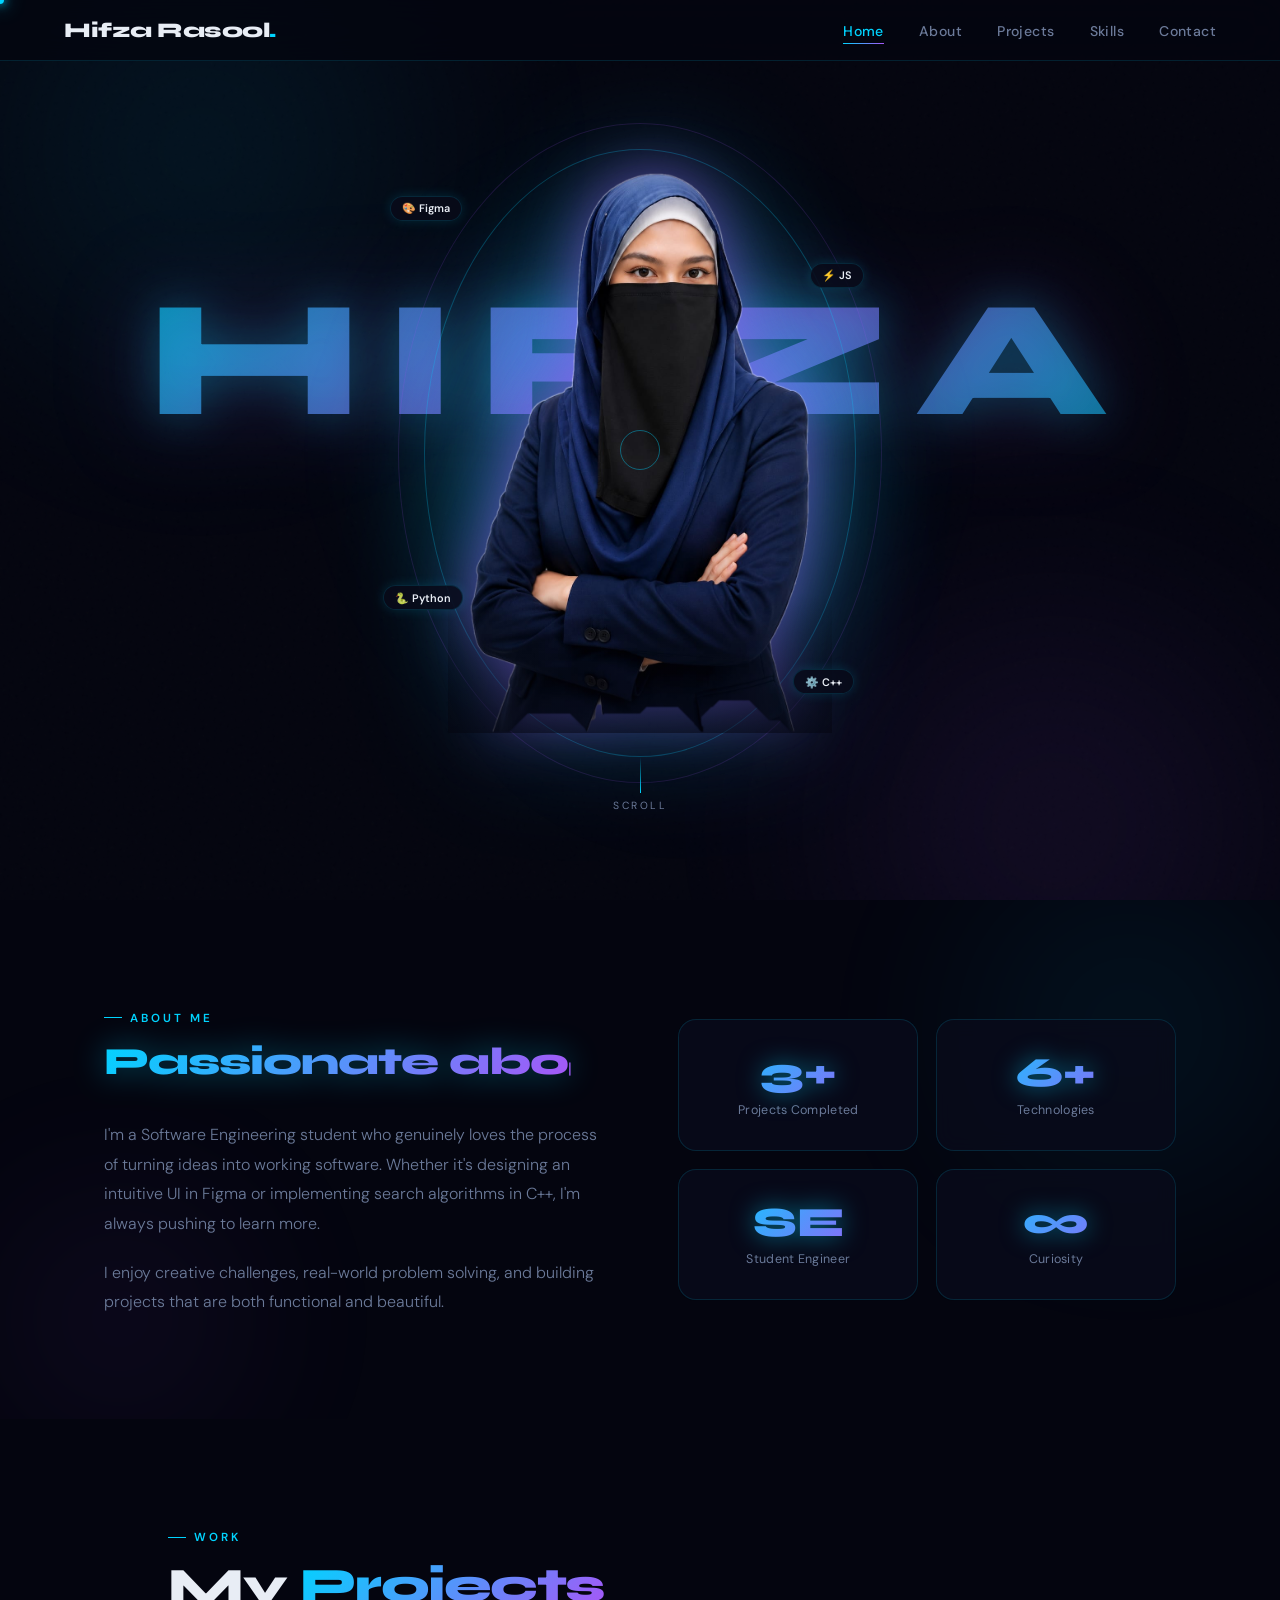
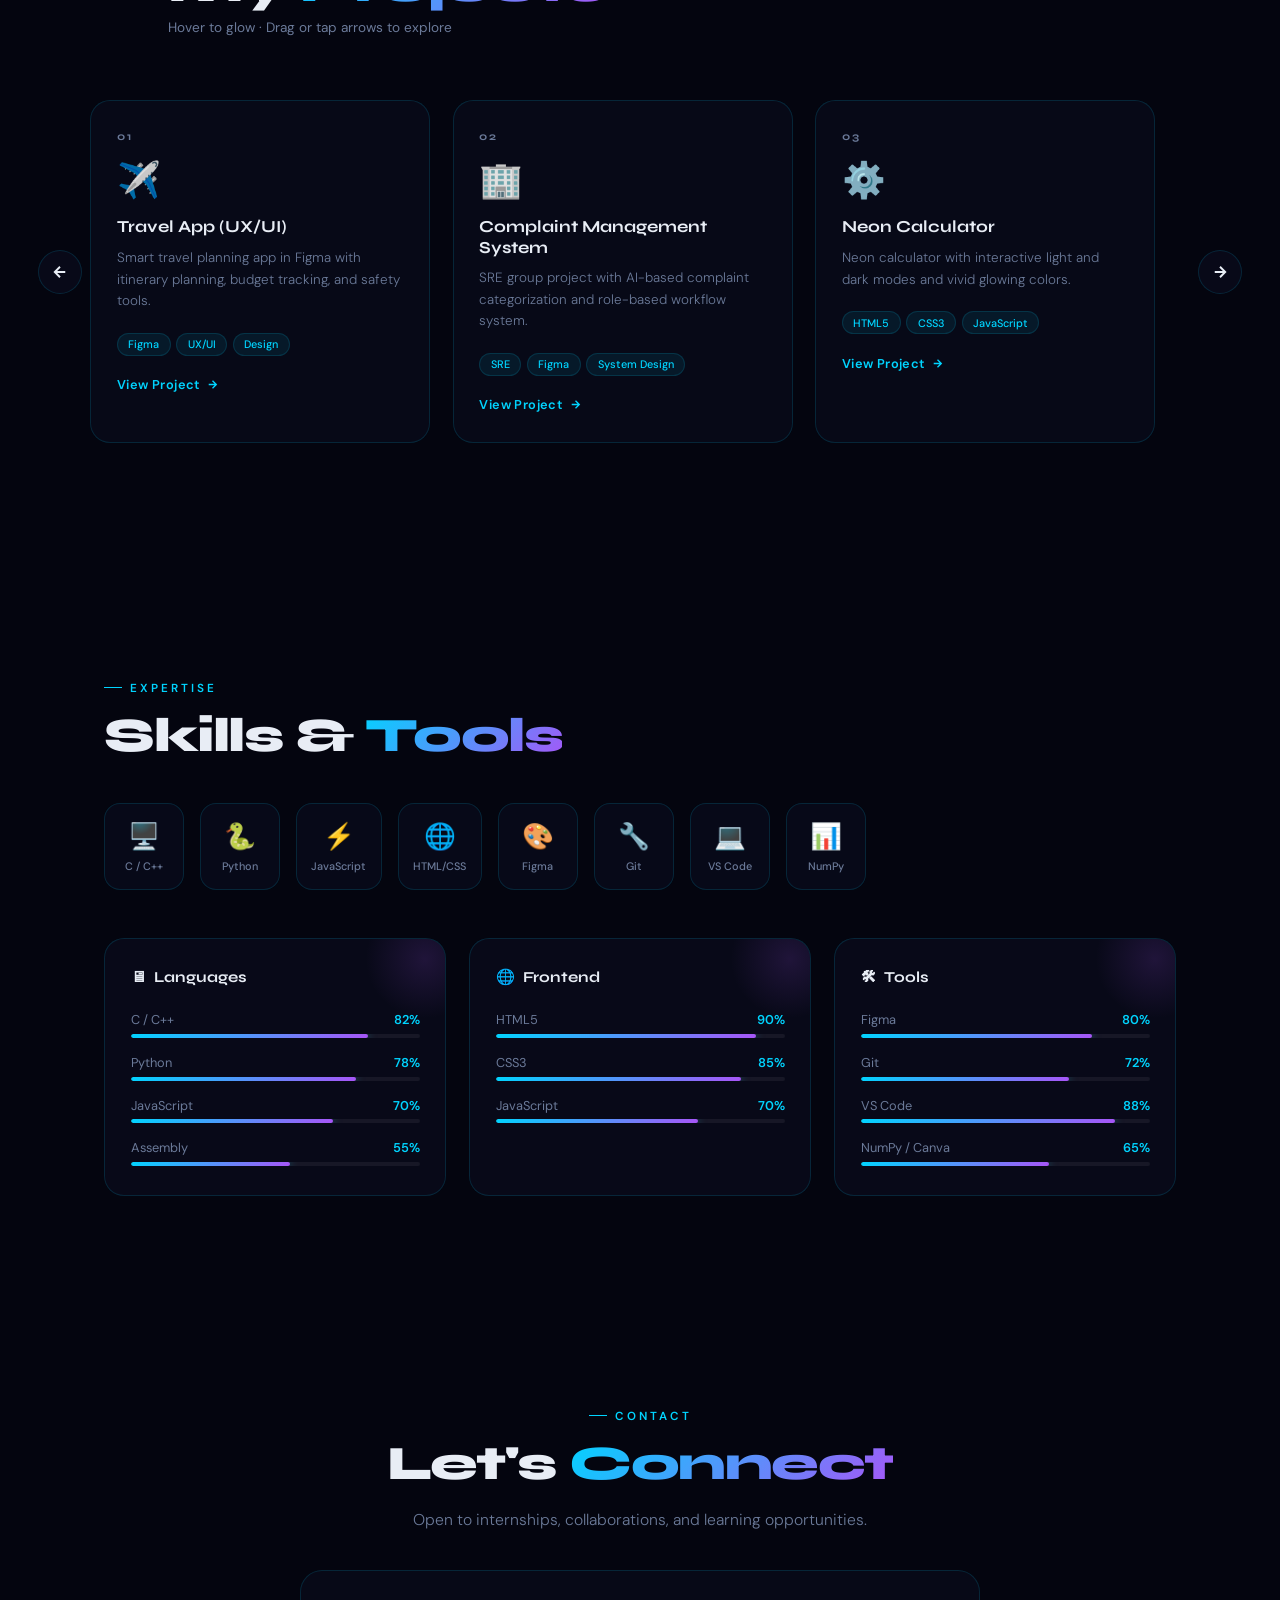
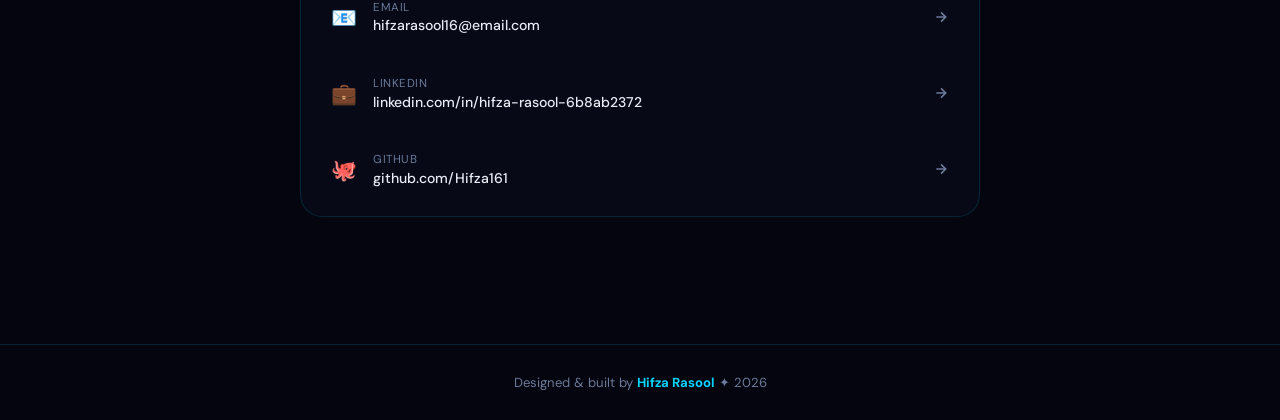
==== index.html @ 1b10a877 "Initial portfolio upload" ====
<!DOCTYPE html>
<html lang="en">
<head>
  <meta charset="UTF-8" />
  <meta name="viewport" content="width=device-width, initial-scale=1.0"/>
  <title>Hifza Rasool | Portfolio</title>
  <link href="https://fonts.googleapis.com/css2?family=Syne:wght@400;600;700;800&family=DM+Sans:ital,wght@0,300;0,400;0,500;1,300&display=swap" rel="stylesheet"/>
  <link rel="stylesheet" href="style.css" />
</head>
<body>

<!-- CURSOR (desktop only) -->
<div class="cursor-dot" id="cursorDot"></div>
<div class="cursor-glow" id="cursorGlow"></div>

<!-- CANVAS PARTICLES -->
<canvas id="particles-canvas"></canvas>

<!-- LIGHTNING ORBS -->
<div class="lightning-bg">
  <div class="lightning-orb orb-1"></div>
  <div class="lightning-orb orb-2"></div>
  <div class="lightning-orb orb-3"></div>
</div>

<!-- NAV -->
<nav id="navbar">
  <div class="nav-logo">Hifza Rasool<span>.</span></div>
  <button class="hamburger" id="hamburger" aria-label="Menu">
    <span></span><span></span><span></span>
  </button>
  <ul class="nav-links" id="navLinks">
    <li><a href="#home" onclick="closeMenu()">Home</a></li>
    <li><a href="#about" onclick="closeMenu()">About</a></li>
    <li><a href="#projects" onclick="closeMenu()">Projects</a></li>
    <li><a href="#skills" onclick="closeMenu()">Skills</a></li>
    <li><a href="#contact" onclick="closeMenu()">Contact</a></li>
  </ul>
</nav>

<!-- ═══════════════ HERO ═══════════════ -->
<section id="home">

  <!-- BIG BACKGROUND NAME — centered, behind everything -->
  <div class="hero-bg-name" aria-hidden="true">HIFZA</div>

  <!-- NEON AURA behind photo -->
  <div class="hero-aura"></div>

  <!-- PHOTO — centered, in front of name -->
  <div class="hero-img-side">
    <div class="img-ring img-ring-1"></div>
    <div class="img-ring img-ring-2"></div>
    <div class="float-badge badge-figma">🎨 Figma</div>
    <div class="float-badge badge-python">🐍 Python</div>
    <div class="float-badge badge-js">⚡ JS</div>
    <div class="float-badge badge-cpp">⚙️ C++</div>
    <div class="img-frame">
      <div class="img-neon-border"></div>
      <img
        src="images/profile_pic.png"
        alt="Hifza Rasool"
        class="hero-photo"
        id="heroPhoto"
      />
      <div class="img-overlay-glow"></div>
    </div>
  </div>

  <!-- SCROLL HINT — below photo, not overlapping -->
  <div class="scroll-hint">
    <div class="scroll-line"></div>
    <span>scroll</span>
  </div>
</section>

<!-- ═══════════════ ABOUT ═══════════════ -->
<section id="about">
  <div class="section-inner">
    <div class="about-inner reveal">
      <div class="about-text">
        <div class="section-label">About Me</div>
        <!-- Animated cycling title -->
        <div class="about-title-wrap">
          <span class="about-title-cycling" id="aboutTitle"></span><span class="about-title-cursor">|</span>
        </div>
        <p>I'm a Software Engineering student who genuinely loves the process of turning ideas into working software. Whether it's designing an intuitive UI in Figma or implementing search algorithms in C++, I'm always pushing to learn more.</p>
        <p>I enjoy creative challenges, real-world problem solving, and building projects that are both functional and beautiful.</p>
      </div>
      <div class="about-stats">
        <div class="stat-card reveal">
          <div class="stat-num">3+</div>
          <div class="stat-label">Projects Completed</div>
        </div>
        <div class="stat-card reveal">
          <div class="stat-num">6+</div>
          <div class="stat-label">Technologies</div>
        </div>
        <div class="stat-card reveal">
          <div class="stat-num">SE</div>
          <div class="stat-label">Student Engineer</div>
        </div>
        <div class="stat-card reveal">
          <div class="stat-num">∞</div>
          <div class="stat-label">Curiosity</div>
        </div>
      </div>
    </div>
  </div>
</section>

<!-- ═══════════════ PROJECTS ═══════════════ -->
<section id="projects">
  <div class="section-inner">
    <div class="projects-header reveal">
      <div class="section-label">Work</div>
      <h2 class="section-title">My <span class="gradient-text">Projects</span></h2>
      <p class="projects-subtitle">Hover to glow · Drag or tap arrows to explore</p>
    </div>
  </div>

  <div class="scroll-track-wrapper">
    <button class="scroll-arrow arrow-left" id="arrowLeft" aria-label="Scroll left">
      <svg width="18" height="18" viewBox="0 0 24 24" fill="none" stroke="currentColor" stroke-width="2.5"><path d="M19 12H5M12 19l-7-7 7-7"/></svg>
    </button>

    <div class="projects-scroll-track" id="projectsTrack">

      <a href="project-travel.html" class="project-card reveal">
        <div class="card-neon-border"></div>
        <div class="card-inner-glow"></div>
        <div class="project-number">01</div>
        <div class="project-icon">✈️</div>
        <div class="project-title">Travel App (UX/UI)</div>
        <p class="project-desc">Smart travel planning app in Figma with itinerary planning, budget tracking, and safety tools.</p>
        <div class="project-tags">
          <span class="tag">Figma</span><span class="tag">UX/UI</span><span class="tag">Design</span>
        </div>
        <div class="project-link">View Project <svg width="13" height="13" viewBox="0 0 24 24" fill="none" stroke="currentColor" stroke-width="2.5"><path d="M5 12h14M12 5l7 7-7 7"/></svg></div>
      </a>

      <a href="complaint-management-project.html" class="project-card reveal">
        <div class="card-neon-border"></div>
        <div class="card-inner-glow"></div>
        <div class="project-number">02</div>
        <div class="project-icon">🏢</div>
        <div class="project-title">Complaint Management System</div>
        <p class="project-desc">SRE group project with AI-based complaint categorization and role-based workflow system.</p>
        <div class="project-tags">
          <span class="tag">SRE</span><span class="tag">Figma</span><span class="tag">System Design</span>
        </div>
        <div class="project-link">View Project <svg width="13" height="13" viewBox="0 0 24 24" fill="none" stroke="currentColor" stroke-width="2.5"><path d="M5 12h14M12 5l7 7-7 7"/></svg></div>
      </a>

      <a href="project-calculator.html" class="project-card reveal">
        <div class="card-neon-border"></div>
        <div class="card-inner-glow"></div>
        <div class="project-number">03</div>
        <div class="project-icon">⚙️</div>
        <div class="project-title">Neon Calculator</div>
        <p class="project-desc">Neon calculator with interactive light and dark modes and vivid glowing colors.</p>
        <div class="project-tags">
          <span class="tag">HTML5</span><span class="tag">CSS3</span><span class="tag">JavaScript</span>
        </div>
        <div class="project-link">View Project <svg width="13" height="13" viewBox="0 0 24 24" fill="none" stroke="currentColor" stroke-width="2.5"><path d="M5 12h14M12 5l7 7-7 7"/></svg></div>
      </a>

      <a href="tic-tac-toe.html" class="project-card reveal">
        <div class="card-neon-border"></div>
        <div class="card-inner-glow"></div>
        <div class="project-number">04</div>
        <div class="project-icon">🎮</div>
        <div class="project-title">Tic Tac Toe</div>
        <p class="project-desc">Modern browser game with smooth gameplay, winner detection, and interactive animations.</p>
        <div class="project-tags">
          <span class="tag">HTML</span><span class="tag">CSS</span><span class="tag">JavaScript</span>
        </div>
        <div class="project-link">View Project <svg width="13" height="13" viewBox="0 0 24 24" fill="none" stroke="currentColor" stroke-width="2.5"><path d="M5 12h14M12 5l7 7-7 7"/></svg></div>
      </a>

      <a href="stone-paper-scissors.html" class="project-card reveal">
        <div class="card-neon-border"></div>
        <div class="card-inner-glow"></div>
        <div class="project-number">05</div>
        <div class="project-icon">🪨</div>
        <div class="project-title">Stone Paper Scissors</div>
        <p class="project-desc">Fun interactive browser game with score tracking and smooth UI animations.</p>
        <div class="project-tags">
          <span class="tag">HTML</span><span class="tag">CSS</span><span class="tag">JavaScript</span>
        </div>
        <div class="project-link">View Project <svg width="13" height="13" viewBox="0 0 24 24" fill="none" stroke="currentColor" stroke-width="2.5"><path d="M5 12h14M12 5l7 7-7 7"/></svg></div>
      </a>

      <a href="project-ai.html" class="project-card reveal">
        <div class="card-neon-border"></div>
        <div class="card-inner-glow"></div>
        <div class="project-number">06</div>
        <div class="project-icon">🤖</div>
        <div class="project-title">AI Lab Project</div>
        <p class="project-desc">A* and GBFS search algorithms to solve pathfinding problems efficiently in Python.</p>
        <div class="project-tags">
          <span class="tag">Python</span><span class="tag">A* Search</span><span class="tag">AI</span>
        </div>
        <div class="project-link">View Project <svg width="13" height="13" viewBox="0 0 24 24" fill="none" stroke="currentColor" stroke-width="2.5"><path d="M5 12h14M12 5l7 7-7 7"/></svg></div>
      </a>

    </div>

    <button class="scroll-arrow arrow-right" id="arrowRight" aria-label="Scroll right">
      <svg width="18" height="18" viewBox="0 0 24 24" fill="none" stroke="currentColor" stroke-width="2.5"><path d="M5 12h14M12 5l7 7-7 7"/></svg>
    </button>
  </div>
</section>

<!-- ═══════════════ SKILLS ═══════════════ -->
<section id="skills">
  <div class="section-inner">
    <div class="reveal">
      <div class="section-label">Expertise</div>
      <h2 class="section-title">Skills & <span class="gradient-text">Tools</span></h2>
    </div>

    <!-- FLOATING 3D SKILL ICONS ROW -->
    <div class="skills-icons-row reveal">
      <div class="skill-icon-card float-skill" style="--d:0s">
        <div class="skill-icon-emoji">🖥️</div>
        <div class="skill-icon-label">C / C++</div>
      </div>
      <div class="skill-icon-card float-skill" style="--d:0.3s">
        <div class="skill-icon-emoji">🐍</div>
        <div class="skill-icon-label">Python</div>
      </div>
      <div class="skill-icon-card float-skill" style="--d:0.6s">
        <div class="skill-icon-emoji">⚡</div>
        <div class="skill-icon-label">JavaScript</div>
      </div>
      <div class="skill-icon-card float-skill" style="--d:0.9s">
        <div class="skill-icon-emoji">🌐</div>
        <div class="skill-icon-label">HTML/CSS</div>
      </div>
      <div class="skill-icon-card float-skill" style="--d:1.2s">
        <div class="skill-icon-emoji">🎨</div>
        <div class="skill-icon-label">Figma</div>
      </div>
      <div class="skill-icon-card float-skill" style="--d:1.5s">
        <div class="skill-icon-emoji">🔧</div>
        <div class="skill-icon-label">Git</div>
      </div>
      <div class="skill-icon-card float-skill" style="--d:1.8s">
        <div class="skill-icon-emoji">💻</div>
        <div class="skill-icon-label">VS Code</div>
      </div>
      <div class="skill-icon-card float-skill" style="--d:2.1s">
        <div class="skill-icon-emoji">📊</div>
        <div class="skill-icon-label">NumPy</div>
      </div>
    </div>

    <!-- SKILL BARS -->
    <div class="skills-grid">

      <div class="skill-card tilt-card reveal">
        <div class="skill-card-glow"></div>
        <div class="skill-category"><span>🖥</span> Languages</div>
        <div class="skill-bars">
          <div class="skill-bar-item">
            <div class="skill-bar-label"><span>C / C++</span><span class="skill-pct">82%</span></div>
            <div class="skill-bar-track"><div class="skill-bar-fill" data-w="82"></div></div>
          </div>
          <div class="skill-bar-item">
            <div class="skill-bar-label"><span>Python</span><span class="skill-pct">78%</span></div>
            <div class="skill-bar-track"><div class="skill-bar-fill" data-w="78"></div></div>
          </div>
          <div class="skill-bar-item">
            <div class="skill-bar-label"><span>JavaScript</span><span class="skill-pct">70%</span></div>
            <div class="skill-bar-track"><div class="skill-bar-fill" data-w="70"></div></div>
          </div>
          <div class="skill-bar-item">
            <div class="skill-bar-label"><span>Assembly</span><span class="skill-pct">55%</span></div>
            <div class="skill-bar-track"><div class="skill-bar-fill" data-w="55"></div></div>
          </div>
        </div>
      </div>

      <div class="skill-card tilt-card reveal">
        <div class="skill-card-glow"></div>
        <div class="skill-category"><span>🌐</span> Frontend</div>
        <div class="skill-bars">
          <div class="skill-bar-item">
            <div class="skill-bar-label"><span>HTML5</span><span class="skill-pct">90%</span></div>
            <div class="skill-bar-track"><div class="skill-bar-fill" data-w="90"></div></div>
          </div>
          <div class="skill-bar-item">
            <div class="skill-bar-label"><span>CSS3</span><span class="skill-pct">85%</span></div>
            <div class="skill-bar-track"><div class="skill-bar-fill" data-w="85"></div></div>
          </div>
          <div class="skill-bar-item">
            <div class="skill-bar-label"><span>JavaScript</span><span class="skill-pct">70%</span></div>
            <div class="skill-bar-track"><div class="skill-bar-fill" data-w="70"></div></div>
          </div>
        </div>
      </div>

      <div class="skill-card tilt-card reveal">
        <div class="skill-card-glow"></div>
        <div class="skill-category"><span>🛠</span> Tools</div>
        <div class="skill-bars">
          <div class="skill-bar-item">
            <div class="skill-bar-label"><span>Figma</span><span class="skill-pct">80%</span></div>
            <div class="skill-bar-track"><div class="skill-bar-fill" data-w="80"></div></div>
          </div>
          <div class="skill-bar-item">
            <div class="skill-bar-label"><span>Git</span><span class="skill-pct">72%</span></div>
            <div class="skill-bar-track"><div class="skill-bar-fill" data-w="72"></div></div>
          </div>
          <div class="skill-bar-item">
            <div class="skill-bar-label"><span>VS Code</span><span class="skill-pct">88%</span></div>
            <div class="skill-bar-track"><div class="skill-bar-fill" data-w="88"></div></div>
          </div>
          <div class="skill-bar-item">
            <div class="skill-bar-label"><span>NumPy / Canva</span><span class="skill-pct">65%</span></div>
            <div class="skill-bar-track"><div class="skill-bar-fill" data-w="65"></div></div>
          </div>
        </div>
      </div>

    </div>
  </div>
</section>

<!-- ═══════════════ CONTACT ═══════════════ -->
<section id="contact">
  <div class="section-inner">
    <div class="contact-inner reveal">
      <div class="section-label">Contact</div>
      <h2 class="section-title">Let's <span class="gradient-text">Connect</span></h2>
      <p class="contact-sub">Open to internships, collaborations, and learning opportunities.</p>
      <div class="contact-box tilt-card">
        <div class="contact-links">
          <a href="mailto:hifzarasool16@email.com" class="contact-link">
            <div class="contact-link-icon">📧</div>
            <div>
              <div class="contact-link-label">Email</div>
              <div class="contact-link-val">hifzarasool16@email.com</div>
            </div>
            <svg class="contact-arrow" width="16" height="16" viewBox="0 0 24 24" fill="none" stroke="currentColor" stroke-width="2.5"><path d="M5 12h14M12 5l7 7-7 7"/></svg>
          </a>
          <a href="https://www.linkedin.com/in/hifza-rasool-6b8ab2372" target="_blank" class="contact-link">
            <div class="contact-link-icon">💼</div>
            <div>
              <div class="contact-link-label">LinkedIn</div>
              <div class="contact-link-val">linkedin.com/in/hifza-rasool-6b8ab2372</div>
            </div>
            <svg class="contact-arrow" width="16" height="16" viewBox="0 0 24 24" fill="none" stroke="currentColor" stroke-width="2.5"><path d="M5 12h14M12 5l7 7-7 7"/></svg>
          </a>
          <a href="https://github.com/Hifza161" target="_blank" class="contact-link">
            <div class="contact-link-icon">🐙</div>
            <div>
              <div class="contact-link-label">GitHub</div>
              <div class="contact-link-val">github.com/Hifza161</div>
            </div>
            <svg class="contact-arrow" width="16" height="16" viewBox="0 0 24 24" fill="none" stroke="currentColor" stroke-width="2.5"><path d="M5 12h14M12 5l7 7-7 7"/></svg>
          </a>
        </div>
      </div>
    </div>
  </div>
</section>

<footer>
  <p>Designed & built by <strong>Hifza Rasool</strong> ✦ 2026</p>
</footer>

<script src="script.js"></script>
</body>
</html>
---- style.css ----
/* ════════════════════════════════════════════
   HIFZA RASOOL — PORTFOLIO 2026
   Cyber Neon · Cyan + Purple · Full Responsive
════════════════════════════════════════════ */

:root {
  --bg:         #04050f;
  --surface:    #090b1a;
  --surface2:   #0e1128;
  --cyan:       #00d4ff;
  --purple:     #a855f7;
  --cyan-dim:   rgba(0,212,255,0.08);
  --purple-dim: rgba(168,85,247,0.08);
  --cyan-glow:  rgba(0,212,255,0.35);
  --purple-glow:rgba(168,85,247,0.35);
  --text:       #e8edf5;
  --muted:      #6b7a99;
  --border:     rgba(0,212,255,0.14);
  --gradient:   linear-gradient(135deg,#00d4ff,#a855f7);
}

/* ── RESET ── */
*,*::before,*::after{margin:0;padding:0;box-sizing:border-box;}
html{scroll-behavior:smooth;}
body{
  font-family:'DM Sans',sans-serif;
  background:var(--bg);
  color:var(--text);
  overflow-x:hidden;
  cursor:none;
}
@media(hover:none){body{cursor:auto;}}
img{max-width:100%;display:block;}
a{text-decoration:none;}

/* ── GRAIN OVERLAY ── */
body::before{
  content:'';position:fixed;inset:0;z-index:1;
  background-image:url("data:image/svg+xml,%3Csvg viewBox='0 0 256 256' xmlns='http://www.w3.org/2000/svg'%3E%3Cfilter id='n'%3E%3CfeTurbulence type='fractalNoise' baseFrequency='0.85' numOctaves='4' stitchTiles='stitch'/%3E%3C/filter%3E%3Crect width='100%25' height='100%25' filter='url(%23n)' opacity='0.035'/%3E%3C/svg%3E");
  pointer-events:none;opacity:0.5;
}

/* ════════════════════════════════════════════
   CURSOR
════════════════════════════════════════════ */
.cursor-dot{
  position:fixed;z-index:9999;
  width:8px;height:8px;
  background:var(--cyan);border-radius:50%;
  pointer-events:none;
  transform:translate(-50%,-50%);
  transition:width .2s,height .2s,background .2s;
  box-shadow:0 0 10px var(--cyan),0 0 20px var(--cyan);
}
.cursor-glow{
  position:fixed;z-index:9998;
  width:40px;height:40px;
  border:1px solid rgba(0,212,255,.4);
  border-radius:50%;pointer-events:none;
  transform:translate(-50%,-50%);
  transition:width .3s,height .3s,border-color .3s;
}
@media(hover:none){.cursor-dot,.cursor-glow{display:none;}}

/* ════════════════════════════════════════════
   PARTICLES CANVAS
════════════════════════════════════════════ */
#particles-canvas{position:fixed;inset:0;z-index:0;pointer-events:none;}

/* ════════════════════════════════════════════
   LIGHTNING ORBS
════════════════════════════════════════════ */
.lightning-bg{position:fixed;inset:0;z-index:0;pointer-events:none;overflow:hidden;}
.lightning-orb{position:absolute;border-radius:50%;filter:blur(90px);opacity:.16;animation:orb-drift 14s ease-in-out infinite alternate;}
.orb-1{width:700px;height:700px;background:radial-gradient(circle,rgba(0,212,255,.6),transparent 70%);top:-200px;left:-150px;animation-duration:16s;}
.orb-2{width:650px;height:650px;background:radial-gradient(circle,rgba(168,85,247,.7),transparent 70%);bottom:-250px;right:-100px;animation-duration:12s;animation-direction:alternate-reverse;}
.orb-3{width:400px;height:400px;background:radial-gradient(circle,rgba(0,212,255,.3),rgba(168,85,247,.3),transparent 70%);top:45%;left:38%;animation-duration:20s;}
@keyframes orb-drift{0%{transform:translate(0,0)scale(1);}100%{transform:translate(50px,70px)scale(1.12);}}

/* ════════════════════════════════════════════
   HERO SECTION — Cinematic centred name + photo
════════════════════════════════════════════ */
#home{
  min-height:100vh;
  display:flex;align-items:center;justify-content:center;
  flex-direction:column;
  position:relative;overflow:hidden;
  padding:70px 1.5rem 2rem;
}

/* ── BIG BACKGROUND "HIFZA" ── */
.hero-bg-name{
  position:absolute;
  top:40%;left:50%;
  transform:translate(-50%,-50%);
  font-family:'Syne',sans-serif;
  font-size:clamp(5rem,13vw,11rem);   /* smaller — fits screen width */
  font-weight:800;
  letter-spacing:clamp(8px,2vw,24px);
  white-space:nowrap;
  /* Neon gradient letters */
  background:linear-gradient(
    135deg,
    rgba(0,212,255,.65)  0%,
    rgba(168,85,247,.65) 50%,
    rgba(0,212,255,.55)  100%
  );
  -webkit-background-clip:text;background-clip:text;
  -webkit-text-fill-color:transparent;
  filter:drop-shadow(0 0 24px rgba(0,212,255,.45))
         drop-shadow(0 0 50px rgba(168,85,247,.3));
  pointer-events:none;z-index:1;user-select:none;
  animation:bgname-fadein 1.2s .1s cubic-bezier(.16,1,.3,1) both;
}
@keyframes bgname-fadein{
  from{opacity:0;letter-spacing:clamp(30px,8vw,80px);
       filter:drop-shadow(0 0 0 rgba(0,212,255,0)) drop-shadow(0 0 0 rgba(168,85,247,0));}
  to  {opacity:1;letter-spacing:clamp(8px,2vw,24px);
       filter:drop-shadow(0 0 24px rgba(0,212,255,.45)) drop-shadow(0 0 50px rgba(168,85,247,.3));}
}

/* ── NEON AURA blob behind photo ── */
.hero-aura{
  position:absolute;top:50%;left:50%;
  transform:translate(-50%,-50%);
  width:clamp(280px,42vw,520px);
  height:clamp(280px,42vw,520px);
  background:radial-gradient(ellipse at center,
    rgba(168,85,247,.4) 0%,
    rgba(0,212,255,.22) 40%,
    transparent 72%);
  border-radius:50%;filter:blur(50px);
  z-index:2;pointer-events:none;
  animation:aura-pulse 4s ease-in-out infinite alternate;
}
@keyframes aura-pulse{
  from{transform:translate(-50%,-50%)scale(1);  opacity:.75;}
  to  {transform:translate(-50%,-50%)scale(1.1);opacity:1;}
}

/* ── PHOTO WRAPPER — centred, in front of name ── */
.hero-img-side{
  position:relative;
  z-index:3;
  width:clamp(220px,30vw,400px);
  height:clamp(300px,46vw,560px);
  animation:slideUp 1s .85s cubic-bezier(.16,1,.3,1) both;
  margin-top:3rem;   /* push picture slightly lower so name is more visible */
}
@keyframes slideUp{
  from{opacity:0;transform:translateY(70px);}
  to  {opacity:1;transform:translateY(0);}
}
@keyframes fadeUp{
  from{opacity:0;transform:translateY(28px);}
  to  {opacity:1;transform:translateY(0);}
}

/* spinning rings */
.img-ring{
  position:absolute;border-radius:50%;
  border:1px solid transparent;
  animation:ring-spin 20s linear infinite;
  pointer-events:none;
}
.img-ring-1{inset:-24px;border-color:rgba(0,212,255,.25);animation-duration:22s;}
.img-ring-2{inset:-50px;border-color:rgba(168,85,247,.15);animation-duration:34s;animation-direction:reverse;}
@keyframes ring-spin{to{transform:rotate(360deg);}}

/* floating badges */
.float-badge{
  position:absolute;z-index:10;
  background:rgba(9,11,26,.88);
  border:1px solid var(--border);border-radius:100px;
  font-size:.68rem;font-weight:600;
  padding:.28rem .7rem;color:var(--text);
  backdrop-filter:blur(10px);
  box-shadow:0 0 12px rgba(0,212,255,.15);
  animation:float-badge-anim 4s ease-in-out infinite alternate;
  white-space:nowrap;
}
.badge-figma {top:4%;   left:-58px;  animation-delay:0s;}
.badge-python{bottom:22%;left:-65px; animation-delay:.7s;}
.badge-js    {top:16%;  right:-32px; animation-delay:1.2s;}
.badge-cpp   {bottom:7%;right:-22px; animation-delay:1.8s;}
@keyframes float-badge-anim{
  from{transform:translateY(0);}to{transform:translateY(-10px);}
}

/* ── PICTURE FRAME — open frame for transparent PNG ── */
.img-frame{
  position:relative;width:100%;height:100%;
  /* No overflow:hidden — lets transparent PNG blend into bg */
}
.img-neon-border{ display:none; }
.hero-photo{
  width:100%;height:100%;
  object-fit:contain;           /* contain — don't crop the transparent PNG */
  object-position:bottom center;
  border-radius:0;
  position:relative;z-index:2;
  filter:drop-shadow(0 0 30px rgba(168,85,247,.55))
         drop-shadow(0 0 60px rgba(0,212,255,.3));
}
.img-overlay-glow{
  position:absolute;bottom:0;left:0;right:0;
  height:25%;z-index:3;
  background:linear-gradient(to top,rgba(4,5,15,.5),transparent);
  pointer-events:none;
}

/* ── SCROLL HINT — below the photo, not overlapping ── */
.scroll-hint{
  position:relative;      /* not absolute — sits below photo in flex flow */
  margin-top:1.5rem;
  display:flex;flex-direction:column;align-items:center;gap:.4rem;
  color:var(--muted);font-size:.65rem;letter-spacing:2.5px;
  text-transform:uppercase;z-index:4;
  animation:fadeUp 1s 1.7s ease both;
}
.scroll-line{
  width:1px;height:36px;
  background:linear-gradient(to bottom,transparent,var(--cyan));
  animation:scroll-line-anim 2s ease-in-out infinite;
}
@keyframes scroll-line-anim{
  0%,100%{opacity:.3;transform:scaleY(1);}
  50%    {opacity:1;  transform:scaleY(.6);}
}

/* ── HERO MOBILE ── */
@media(max-width:768px){
  #home{padding:64px 1rem 1.5rem;}
  .hero-bg-name{font-size:clamp(4rem,20vw,7rem);letter-spacing:clamp(4px,2vw,12px);}
  @keyframes bgname-fadein{
    from{opacity:0;letter-spacing:20px;}
    to  {opacity:1;letter-spacing:clamp(4px,2vw,12px);}
  }
  .hero-img-side{width:clamp(160px,58vw,240px);height:clamp(210px,76vw,320px);}
  .badge-cpp{display:none;}
  .badge-figma {left:-42px;}
  .badge-python{left:-46px;}
  .badge-js    {right:-20px;}
  .scroll-hint {margin-top:1rem;}
}

/* ════════════════════════════════════════════
   NAV
════════════════════════════════════════════ */
nav{
  position:fixed;top:0;left:0;right:0;z-index:200;
  display:flex;align-items:center;justify-content:space-between;
  padding:1.1rem 4rem;
  background:rgba(4,5,15,.8);
  backdrop-filter:blur(20px);
  border-bottom:1px solid var(--border);
  transition:padding .3s,background .3s;
}
nav.scrolled{padding:.8rem 4rem;background:rgba(4,5,15,.95);}

.nav-logo{
  font-family:'Syne',sans-serif;font-weight:800;font-size:1.3rem;
  color:var(--text);letter-spacing:-.5px;cursor:pointer;
}
.nav-logo span{color:var(--cyan);}

.nav-links{
  display:flex;gap:2.2rem;list-style:none;
}
.nav-links a{
  font-size:.88rem;font-weight:500;
  color:var(--muted);transition:color .25s;
  letter-spacing:.4px;position:relative;padding-bottom:4px;
}
.nav-links a::after{
  content:'';position:absolute;bottom:0;left:0;
  width:0;height:1px;background:var(--gradient);
  transition:width .3s ease;
}
.nav-links a:hover{color:var(--cyan);}
.nav-links a:hover::after,.nav-links a.active::after{width:100%;}
.nav-links a.active{color:var(--cyan);}

/* ── HAMBURGER ── */
.hamburger{
  display:none;flex-direction:column;gap:5px;
  background:none;border:none;cursor:pointer;padding:4px;z-index:300;
}
.hamburger span{
  display:block;width:24px;height:2px;
  background:var(--text);border-radius:2px;
  transition:all .3s;
}
.hamburger.open span:nth-child(1){transform:translateY(7px)rotate(45deg);}
.hamburger.open span:nth-child(2){opacity:0;}
.hamburger.open span:nth-child(3){transform:translateY(-7px)rotate(-45deg);}

@media(max-width:768px){
  nav{padding:1rem 1.5rem;}
  nav.scrolled{padding:.8rem 1.5rem;}
  .hamburger{display:flex;}
  .nav-links{
    display:none;flex-direction:column;gap:0;
    position:fixed;top:0;right:0;bottom:0;
    width:70vw;max-width:280px;
    background:rgba(9,11,26,.97);
    backdrop-filter:blur(20px);
    padding:5rem 2rem 2rem;
    border-left:1px solid var(--border);
    z-index:250;
  }
  .nav-links.open{display:flex;}
  .nav-links a{font-size:1.1rem;padding:.9rem 0;border-bottom:1px solid rgba(255,255,255,.05);}
}

/* ════════════════════════════════════════════
   SHARED SECTION HELPERS
════════════════════════════════════════════ */
section{position:relative;z-index:2;}
.section-inner{max-width:1200px;margin:0 auto;padding:0 clamp(1.5rem,5vw,4rem);}

.section-label{
  display:inline-flex;align-items:center;gap:.5rem;
  color:var(--cyan);font-size:.73rem;
  letter-spacing:3px;text-transform:uppercase;font-weight:600;
  margin-bottom:.9rem;
}
.section-label::before{content:'';width:18px;height:1px;background:var(--cyan);}

.section-title{
  font-family:'Syne',sans-serif;
  font-size:clamp(1.9rem,4vw,3rem);
  font-weight:800;line-height:1.1;letter-spacing:-1.5px;
}
.gradient-text{
  background:var(--gradient);
  -webkit-background-clip:text;-webkit-text-fill-color:transparent;
  background-clip:text;
}

/* ── REVEAL ── */
.reveal{opacity:0;transform:translateY(36px);transition:opacity .7s ease,transform .7s ease;}
.reveal.visible{opacity:1;transform:translateY(0);}

/* ── TILT CARDS ── */
.tilt-card{transform-style:preserve-3d;will-change:transform;}



/* ════════════════════════════════════════════
   ABOUT — neon lightning + animated title
════════════════════════════════════════════ */
#about{
  padding:clamp(4rem,8vw,8rem) 0;
  position:relative;overflow:hidden;
}

/* Neon lightning streaks in about section */
#about::before,#about::after{
  content:'';position:absolute;pointer-events:none;
  border-radius:50%;filter:blur(80px);opacity:.12;
  animation:orb-drift 16s ease-in-out infinite alternate;
}
#about::before{
  width:500px;height:500px;
  background:radial-gradient(circle,rgba(0,212,255,.7),transparent 70%);
  top:-120px;right:-100px;
}
#about::after{
  width:400px;height:400px;
  background:radial-gradient(circle,rgba(168,85,247,.7),transparent 70%);
  bottom:-100px;left:-80px;
  animation-direction:alternate-reverse;animation-duration:12s;
}

.about-inner{
  display:grid;grid-template-columns:1fr 1fr;
  gap:clamp(2rem,6vw,6rem);align-items:center;
  position:relative;z-index:2;
}

/* Animated section title in about */
.about-title-wrap{
  min-height:3.8rem;margin-bottom:1.2rem;
}
.about-title-cycling{
  font-family:'Syne',sans-serif;
  font-size:clamp(1.6rem,3vw,2.4rem);
  font-weight:800;line-height:1.15;letter-spacing:-1px;
  background:var(--gradient);
  -webkit-background-clip:text;-webkit-text-fill-color:transparent;
  background-clip:text;
  filter:drop-shadow(0 0 16px rgba(0,212,255,.4));
}
.about-title-cursor{
  color:var(--purple);font-weight:400;
  animation:blink 1s infinite;
  -webkit-text-fill-color:var(--purple);
}

.about-text p{
  color:var(--muted);line-height:1.85;
  margin-top:1.2rem;font-size:clamp(.9rem,1.5vw,1rem);
  font-weight:300;
}

/* Stat cards — bigger, 3D floating on hover */
.about-stats{display:grid;grid-template-columns:1fr 1fr;gap:1.1rem;}
.stat-card{
  background:rgba(9,11,26,.85);
  border:1px solid var(--border);
  border-radius:18px;padding:2rem 1.4rem;
  text-align:center;
  backdrop-filter:blur(10px);
  position:relative;overflow:hidden;
  transition:border-color .3s,box-shadow .35s,transform .25s;
  transform-style:preserve-3d;
  cursor:default;
}
/* inner glow blob on each card */
.stat-card::before{
  content:'';position:absolute;inset:0;
  background:radial-gradient(circle at 50% 0%,rgba(0,212,255,.07),transparent 65%);
  opacity:0;transition:opacity .4s;
}
.stat-card:hover{
  border-color:rgba(0,212,255,.5);
  box-shadow:0 0 30px rgba(0,212,255,.18),0 16px 40px rgba(168,85,247,.1);
  transform:translateY(-8px)scale(1.03);
}
.stat-card:hover::before{opacity:1;}
.stat-num{
  font-family:'Syne',sans-serif;font-size:2.6rem;font-weight:800;line-height:1;
  background:var(--gradient);
  -webkit-background-clip:text;-webkit-text-fill-color:transparent;
  background-clip:text;
  filter:drop-shadow(0 0 12px rgba(0,212,255,.5));
}
.stat-label{color:var(--muted);font-size:.78rem;margin-top:.5rem;letter-spacing:.3px;}

@media(max-width:900px){.about-inner{grid-template-columns:1fr;}}
@media(max-width:768px){.about-stats{grid-template-columns:1fr 1fr;}}

/* ════════════════════════════════════════════
   PROJECTS — HORIZONTAL SCROLL
════════════════════════════════════════════ */
#projects{padding:clamp(4rem,8vw,8rem) 0;}
.projects-header{padding:0 clamp(1.5rem,5vw,4rem) 2.5rem;}
.projects-subtitle{color:var(--muted);font-size:.85rem;margin-top:.4rem;}

.scroll-track-wrapper{
  position:relative;
  display:flex;
  align-items:center;
  gap:.5rem;                         /* space between arrow + track */
  padding:0 clamp(1rem,3vw,2.5rem); /* outer side padding so arrows don't hug edge */
}
.projects-scroll-track{
  display:flex;gap:1.4rem;
  padding:1.5rem 0;                  /* no horizontal padding — wrapper handles it */
  overflow-x:auto;scroll-behavior:smooth;
  scrollbar-width:none;
  scroll-snap-type:x mandatory;
  cursor:grab;
  flex:1;                            /* take remaining width between the two arrows */
}
.projects-scroll-track::-webkit-scrollbar{display:none;}
.projects-scroll-track.grabbing{cursor:grabbing;}

.scroll-arrow{
  position:static;                   /* in normal flow, NOT absolute */
  flex-shrink:0;
  width:44px;height:44px;
  background:rgba(9,11,26,.9);
  border:1px solid var(--border);border-radius:50%;
  display:flex;align-items:center;justify-content:center;
  cursor:pointer;color:var(--text);
  transition:border-color .2s,box-shadow .2s,transform .2s;
  backdrop-filter:blur(8px);
  z-index:10;
}
.scroll-arrow:hover{border-color:var(--cyan);box-shadow:0 0 20px rgba(0,212,255,.25);transform:scale(1.05);}
.arrow-left{}   /* no extra positioning needed */
.arrow-right{}

/* PROJECT CARD */
.project-card{
  flex:0 0 clamp(260px,32vw,340px);
  scroll-snap-align:start;
  background:rgba(9,11,26,.88);
  border:1px solid var(--border);
  border-radius:20px;
  padding:1.8rem 1.6rem;
  color:var(--text);
  position:relative;overflow:hidden;
  transition:transform .35s cubic-bezier(.34,1.56,.64,1),
              border-color .3s,box-shadow .3s;
  backdrop-filter:blur(12px);
  transform-style:preserve-3d;
}
.project-card:hover{
  transform:translateY(-10px)scale(1.02);
  border-color:rgba(0,212,255,.45);
  box-shadow:
    0 20px 50px rgba(0,212,255,.15),
    0 0 80px rgba(168,85,247,.08),
    inset 0 1px 0 rgba(0,212,255,.1);
}

/* Neon border on hover */
.card-neon-border{
  position:absolute;inset:0;border-radius:20px;
  background:var(--gradient);
  -webkit-mask:linear-gradient(#fff 0 0) content-box,linear-gradient(#fff 0 0);
  -webkit-mask-composite:xor;mask-composite:exclude;
  padding:1px;
  opacity:0;transition:opacity .4s;pointer-events:none;
}
.project-card:hover .card-neon-border{opacity:1;}

/* Inner glow */
.card-inner-glow{
  position:absolute;inset:0;border-radius:20px;
  background:radial-gradient(circle at 50% 0%,rgba(0,212,255,.07),transparent 65%);
  opacity:0;transition:opacity .4s;pointer-events:none;
}
.project-card:hover .card-inner-glow{opacity:1;}

.project-number{font-family:'Syne',sans-serif;font-size:.7rem;font-weight:700;color:var(--muted);letter-spacing:2px;margin-bottom:.9rem;}
.project-icon{font-size:2.2rem;margin-bottom:.9rem;}
.project-title{font-family:'Syne',sans-serif;font-size:1.05rem;font-weight:700;margin-bottom:.6rem;line-height:1.2;}
.project-desc{color:var(--muted);font-size:.84rem;line-height:1.6;margin-bottom:1.3rem;font-weight:300;}
.project-tags{display:flex;flex-wrap:wrap;gap:.35rem;margin-bottom:1.3rem;}
.tag{
  background:var(--cyan-dim);border:1px solid var(--border);
  color:var(--cyan);font-size:.68rem;
  padding:.22rem .65rem;border-radius:100px;font-weight:500;
}
.project-link{
  display:flex;align-items:center;gap:.4rem;
  color:var(--cyan);font-size:.8rem;font-weight:600;
  letter-spacing:.4px;transition:gap .25s;
}
.project-card:hover .project-link{gap:.7rem;}

/* ════════════════════════════════════════════
   SKILLS
════════════════════════════════════════════ */
#skills{padding:clamp(4rem,8vw,8rem) 0;}

/* Floating 3D icon cards */
.skills-icons-row{
  display:flex;flex-wrap:wrap;gap:1rem;
  margin:2.5rem 0 3rem;
}
.skill-icon-card{
  display:flex;flex-direction:column;align-items:center;gap:.4rem;
  background:rgba(9,11,26,.85);
  border:1px solid var(--border);border-radius:16px;
  padding:1rem .9rem;
  min-width:80px;
  backdrop-filter:blur(8px);
  transition:transform .35s cubic-bezier(.34,1.56,.64,1),
              border-color .3s,box-shadow .3s;
  animation:float-skill-anim 3.5s ease-in-out infinite alternate;
  animation-delay:var(--d,0s);
  cursor:default;
}
.skill-icon-card:hover{
  transform:translateY(-12px)scale(1.08)rotateX(8deg);
  border-color:rgba(168,85,247,.5);
  box-shadow:0 12px 30px rgba(168,85,247,.2),0 0 20px rgba(0,212,255,.1);
}
@keyframes float-skill-anim{
  from{transform:translateY(0);}
  to{transform:translateY(-8px);}
}
.skill-icon-emoji{font-size:1.6rem;}
.skill-icon-label{font-size:.68rem;color:var(--muted);font-weight:500;text-align:center;}

/* Skill bar cards */
.skills-grid{display:grid;grid-template-columns:repeat(3,1fr);gap:1.4rem;}
.skill-card{
  background:rgba(9,11,26,.9);
  border:1px solid var(--border);
  border-radius:20px;padding:1.8rem 1.6rem;
  backdrop-filter:blur(12px);
  position:relative;overflow:hidden;
  transition:border-color .3s,box-shadow .3s,transform .15s;
}
.skill-card-glow{
  position:absolute;top:-40px;right:-40px;
  width:120px;height:120px;
  background:radial-gradient(circle,rgba(168,85,247,.15),transparent 70%);
  border-radius:50%;pointer-events:none;
}
.skill-card:hover{
  border-color:rgba(168,85,247,.4);
  box-shadow:0 0 30px rgba(168,85,247,.12);
}
.skill-category{
  font-family:'Syne',sans-serif;font-size:.95rem;font-weight:700;
  margin-bottom:1.6rem;
  display:flex;align-items:center;gap:.5rem;
}
.skill-bars{display:flex;flex-direction:column;gap:1rem;}
.skill-bar-label{
  display:flex;justify-content:space-between;
  font-size:.8rem;color:var(--muted);margin-bottom:.35rem;
}
.skill-pct{color:var(--cyan);font-weight:600;}
.skill-bar-track{
  height:4px;background:rgba(255,255,255,.06);
  border-radius:100px;overflow:hidden;
}
.skill-bar-fill{
  height:100%;width:0;
  background:var(--gradient);border-radius:100px;
  transition:width 1.2s cubic-bezier(.4,0,.2,1);
  box-shadow:0 0 8px rgba(0,212,255,.5);
}

@media(max-width:900px){.skills-grid{grid-template-columns:1fr 1fr;}}
@media(max-width:600px){
  .skills-grid{grid-template-columns:1fr;}
  .skills-icons-row{gap:.7rem;}
  .skill-icon-card{min-width:68px;padding:.75rem .6rem;}
  .skill-icon-emoji{font-size:1.3rem;}
}

/* ════════════════════════════════════════════
   CONTACT
════════════════════════════════════════════ */
#contact{padding:clamp(4rem,8vw,8rem) 0 clamp(5rem,10vw,10rem);}
.contact-inner{max-width:680px;margin:0 auto;text-align:center;}
.contact-sub{color:var(--muted);margin:1.1rem 0 2.5rem;font-size:.98rem;font-weight:300;}
.contact-box{
  background:rgba(9,11,26,.88);
  border:1px solid var(--border);
  border-radius:22px;padding:.5rem;
  backdrop-filter:blur(12px);
  text-align:left;
  transition:box-shadow .3s;
}
.contact-box:hover{box-shadow:0 0 40px rgba(0,212,255,.1);}
.contact-links{display:flex;flex-direction:column;}
.contact-link{
  display:flex;align-items:center;gap:1rem;
  padding:1.3rem 1.4rem;border-radius:16px;
  color:var(--text);
  transition:background .2s;
}
.contact-link:hover{background:rgba(0,212,255,.05);}
.contact-link-icon{font-size:1.3rem;flex-shrink:0;}
.contact-link-label{font-size:.72rem;color:var(--muted);letter-spacing:.5px;text-transform:uppercase;}
.contact-link-val{font-size:.88rem;font-weight:500;margin-top:.1rem;word-break:break-all;}
.contact-arrow{margin-left:auto;color:var(--muted);transition:color .2s,transform .2s;flex-shrink:0;}
.contact-link:hover .contact-arrow{color:var(--cyan);transform:translateX(4px);}

/* ════════════════════════════════════════════
   FOOTER
════════════════════════════════════════════ */
footer{
  text-align:center;padding:1.8rem;
  color:var(--muted);font-size:.82rem;
  border-top:1px solid var(--border);
  position:relative;z-index:2;
}
footer strong{color:var(--cyan);}

/* ════════════════════════════════════════════
   PROJECT DETAIL PAGES (shared)
════════════════════════════════════════════ */
.project-hero{
  min-height:58vh;display:flex;align-items:flex-end;
  padding:8rem clamp(1.5rem,5vw,4rem) 3.5rem;
  background:linear-gradient(135deg,var(--bg),var(--surface));
  position:relative;overflow:hidden;
}
.project-hero::before{
  content:'';position:absolute;inset:0;
  background:
    radial-gradient(ellipse at 25% 60%,rgba(0,212,255,.07),transparent 55%),
    radial-gradient(ellipse at 80% 20%,rgba(168,85,247,.07),transparent 55%);
}
.project-hero-inner{position:relative;z-index:2;max-width:1100px;margin:0 auto;width:100%;}
.project-type{color:var(--cyan);letter-spacing:3px;text-transform:uppercase;font-size:.73rem;}
.project-title-big{
  font-size:clamp(1.8rem,4vw,3.2rem);
  font-family:'Syne',sans-serif;font-weight:800;margin:1rem 0;
}
.project-summary{color:var(--muted);max-width:600px;line-height:1.75;}
.project-content{max-width:860px;margin:auto;padding:4rem clamp(1.5rem,5vw,4rem);}
.content-section{margin-bottom:3.5rem;}
.content-section h2{font-family:'Syne',sans-serif;margin-bottom:1rem;font-size:1.35rem;}
.content-section p{color:var(--muted);line-height:1.8;margin-bottom:1rem;font-weight:300;}
.feature-list{list-style:none;color:var(--muted);}
.feature-list li{padding:.3rem 0;}
.feature-list li::before{content:"→ ";color:var(--cyan);}
.mockup-box{display:flex;gap:1rem;flex-wrap:wrap;margin:2rem 0;}
.preview-img{width:48%;height:260px;border-radius:12px;object-fit:cover;border:1px solid var(--border);}
.tech-grid{display:flex;flex-wrap:wrap;gap:.5rem;}
.tech-pill{padding:.38rem 1rem;border:1px solid var(--border);color:var(--cyan);border-radius:20px;font-size:.78rem;background:var(--cyan-dim);}
.cta-row{display:flex;gap:1rem;margin-top:2.5rem;flex-wrap:wrap;}
.nav-back{color:var(--muted);transition:color .2s;}
.nav-back:hover{color:var(--cyan);}

@media(max-width:600px){
  .preview-img{width:100%;height:200px;}
  .cta-row{flex-direction:column;}
}
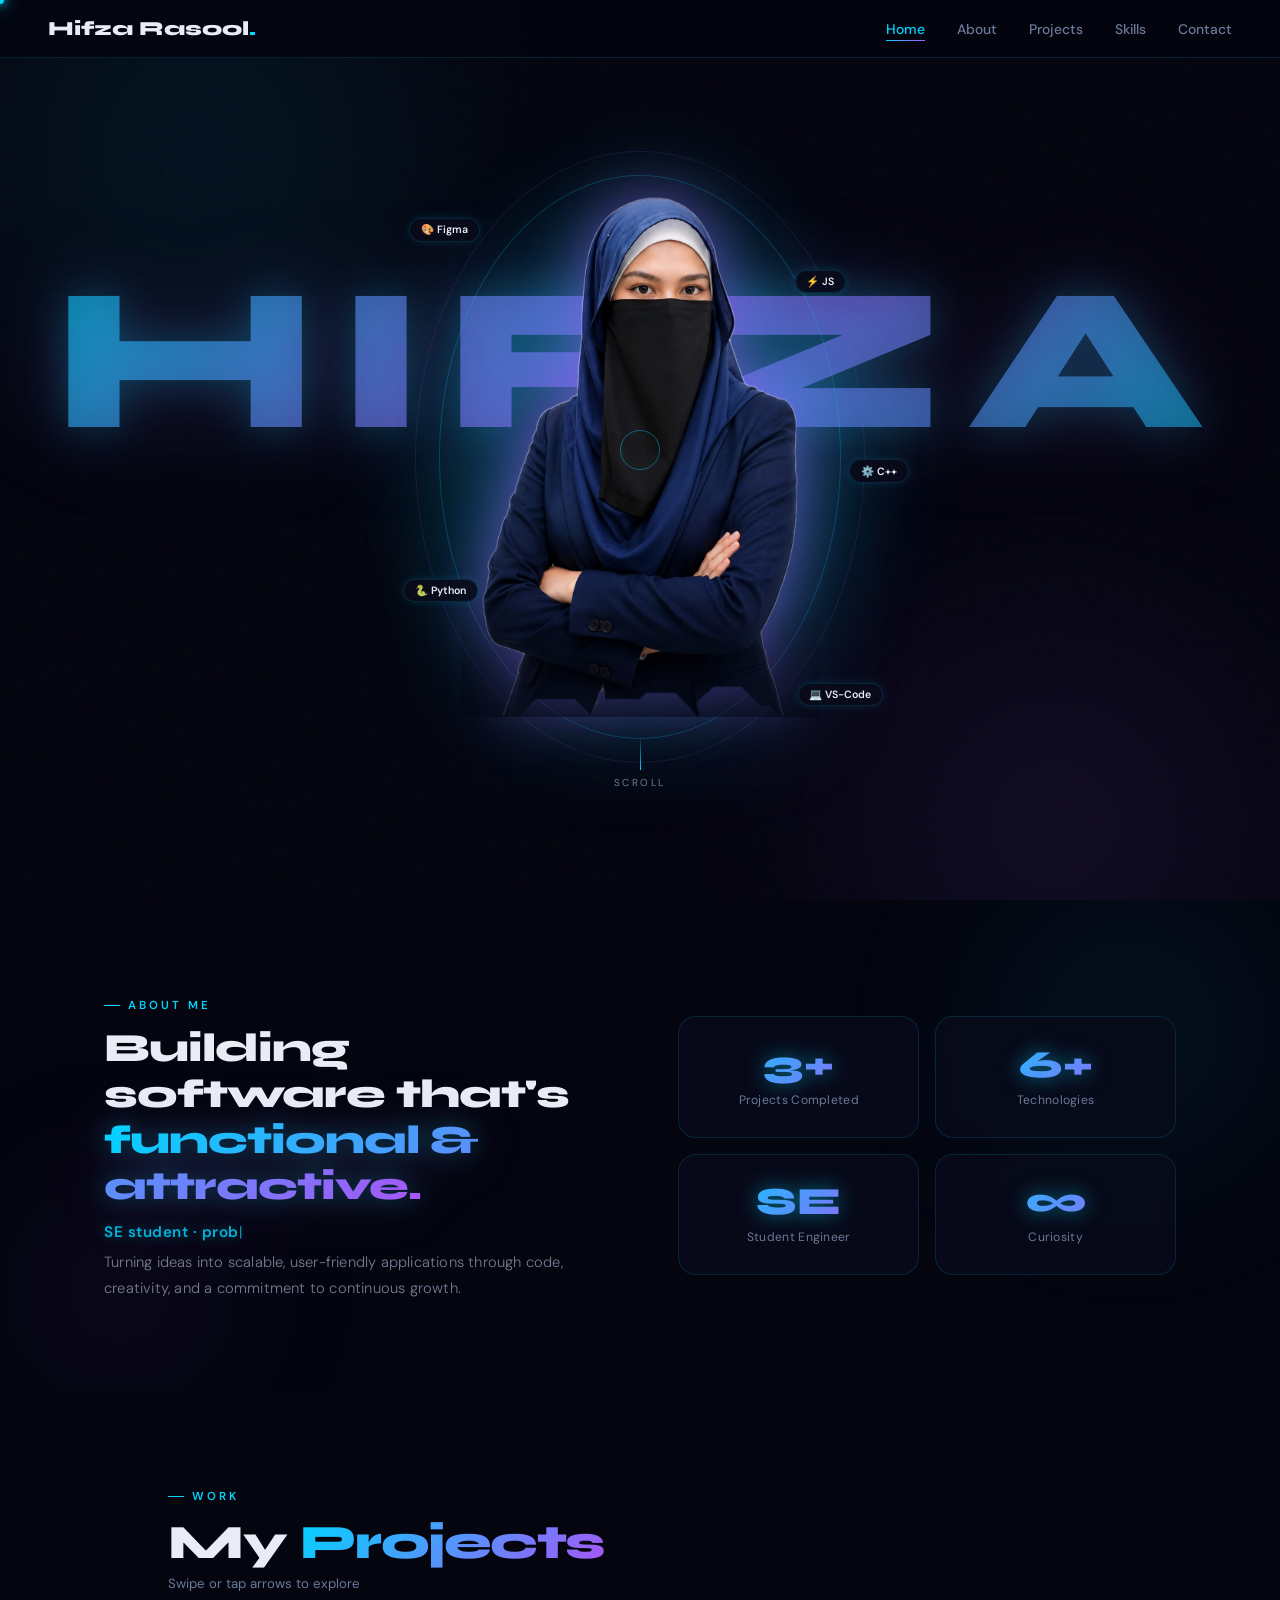
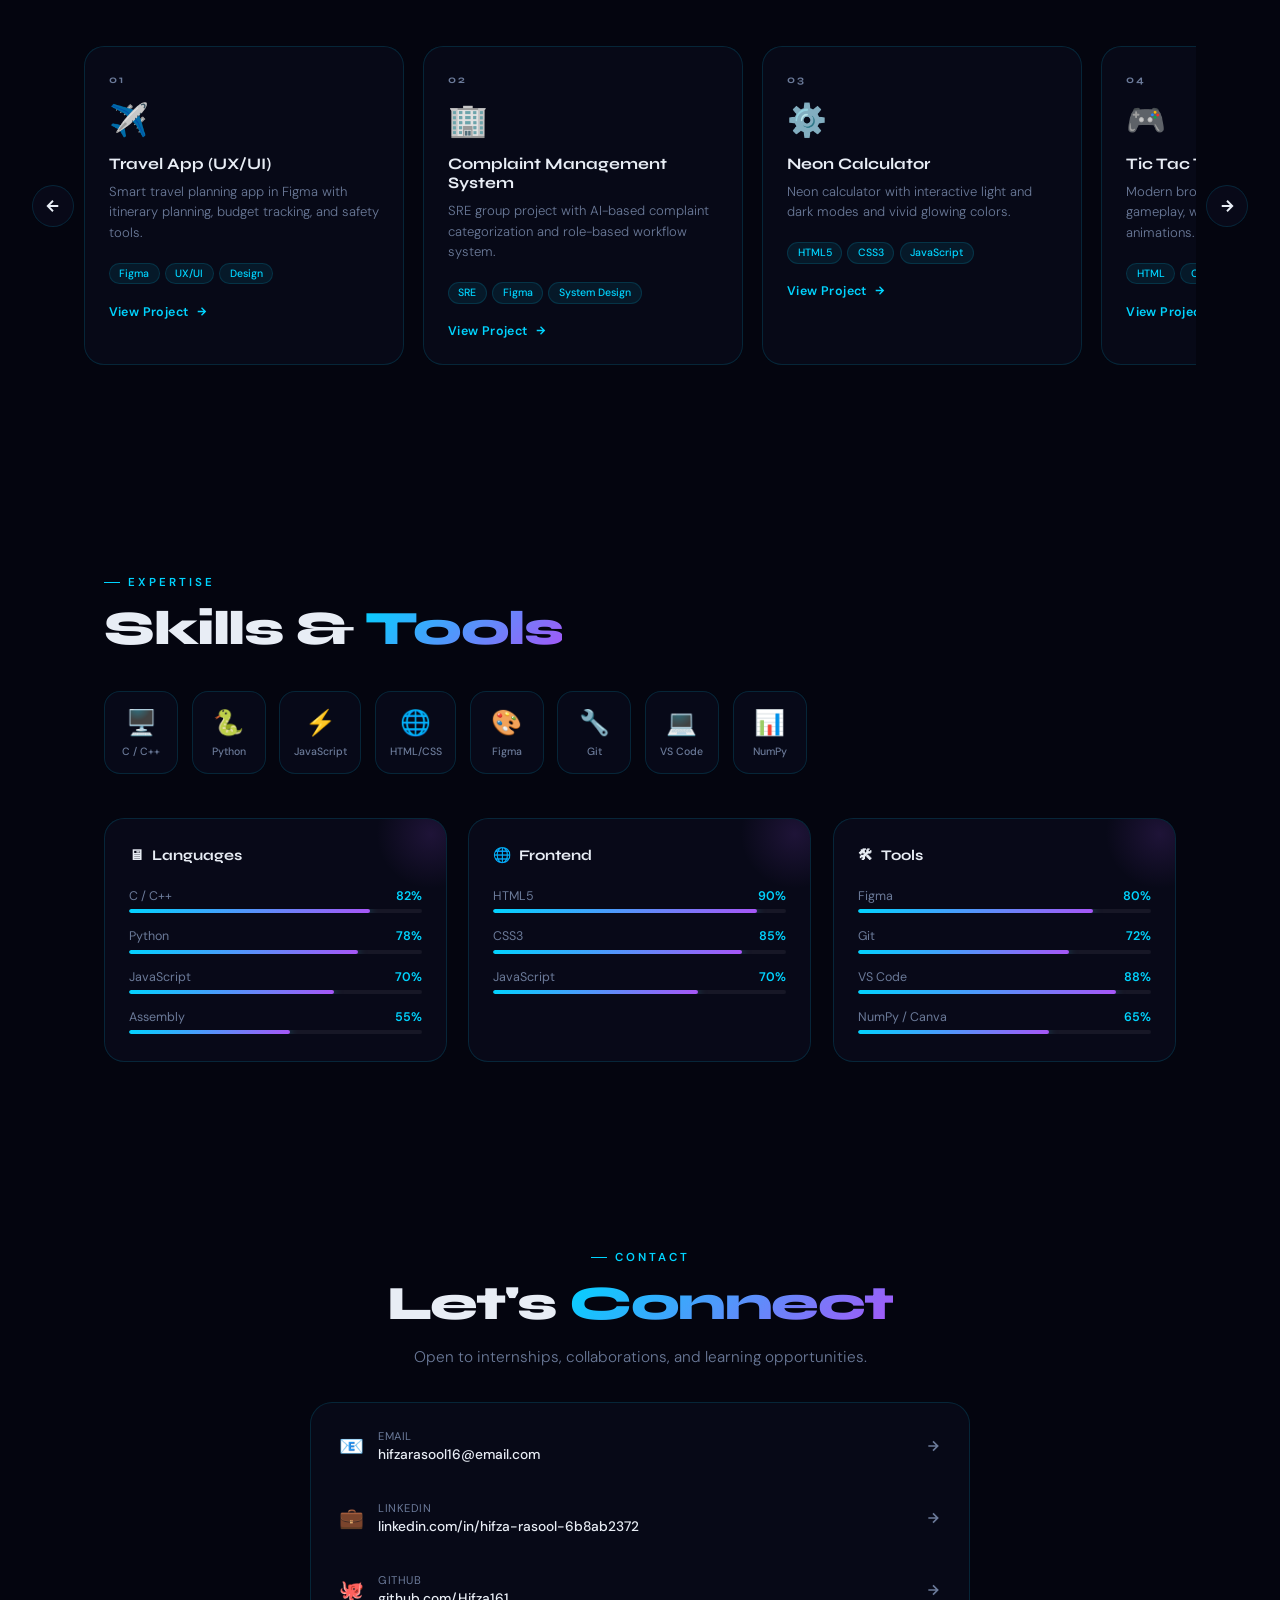
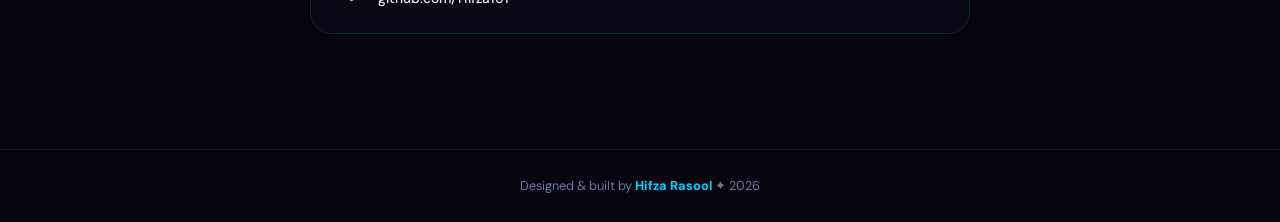
==== commit 15d3f7e2: "updated fixes" ====
--- a/index.html
+++ b/index.html
@@ -9,14 +9,9 @@
 </head>
 <body>
 
-<!-- CURSOR (desktop only) -->
 <div class="cursor-dot" id="cursorDot"></div>
 <div class="cursor-glow" id="cursorGlow"></div>
-
-<!-- CANVAS PARTICLES -->
 <canvas id="particles-canvas"></canvas>
-
-<!-- LIGHTNING ORBS -->
 <div class="lightning-bg">
   <div class="lightning-orb orb-1"></div>
   <div class="lightning-orb orb-2"></div>
@@ -30,24 +25,19 @@
     <span></span><span></span><span></span>
   </button>
   <ul class="nav-links" id="navLinks">
-    <li><a href="#home" onclick="closeMenu()">Home</a></li>
-    <li><a href="#about" onclick="closeMenu()">About</a></li>
+    <li><a href="#home"     onclick="closeMenu()">Home</a></li>
+    <li><a href="#about"    onclick="closeMenu()">About</a></li>
     <li><a href="#projects" onclick="closeMenu()">Projects</a></li>
-    <li><a href="#skills" onclick="closeMenu()">Skills</a></li>
-    <li><a href="#contact" onclick="closeMenu()">Contact</a></li>
+    <li><a href="#skills"   onclick="closeMenu()">Skills</a></li>
+    <li><a href="#contact"  onclick="closeMenu()">Contact</a></li>
   </ul>
 </nav>
 
-<!-- ═══════════════ HERO ═══════════════ -->
+<!-- HERO -->
 <section id="home">
-
-  <!-- BIG BACKGROUND NAME — centered, behind everything -->
   <div class="hero-bg-name" aria-hidden="true">HIFZA</div>
-
-  <!-- NEON AURA behind photo -->
   <div class="hero-aura"></div>
 
-  <!-- PHOTO — centered, in front of name -->
   <div class="hero-img-side">
     <div class="img-ring img-ring-1"></div>
     <div class="img-ring img-ring-2"></div>
@@ -55,37 +45,33 @@
     <div class="float-badge badge-python">🐍 Python</div>
     <div class="float-badge badge-js">⚡ JS</div>
     <div class="float-badge badge-cpp">⚙️ C++</div>
+    <div class="float-badge badge-vs">💻 VS-Code</div>
     <div class="img-frame">
-      <div class="img-neon-border"></div>
-      <img
-        src="images/profile_pic.png"
-        alt="Hifza Rasool"
-        class="hero-photo"
-        id="heroPhoto"
-      />
+      <img src="images/profile_pic.png" alt="Hifza Rasool" class="hero-photo" id="heroPhoto"/>
       <div class="img-overlay-glow"></div>
     </div>
   </div>
 
-  <!-- SCROLL HINT — below photo, not overlapping -->
   <div class="scroll-hint">
     <div class="scroll-line"></div>
     <span>scroll</span>
   </div>
 </section>
 
-<!-- ═══════════════ ABOUT ═══════════════ -->
+<!-- ABOUT -->
 <section id="about">
   <div class="section-inner">
     <div class="about-inner reveal">
       <div class="about-text">
         <div class="section-label">About Me</div>
-        <!-- Animated cycling title -->
-        <div class="about-title-wrap">
-          <span class="about-title-cycling" id="aboutTitle"></span><span class="about-title-cursor">|</span>
-        </div>
-        <p>I'm a Software Engineering student who genuinely loves the process of turning ideas into working software. Whether it's designing an intuitive UI in Figma or implementing search algorithms in C++, I'm always pushing to learn more.</p>
-        <p>I enjoy creative challenges, real-world problem solving, and building projects that are both functional and beautiful.</p>
+        <h2 class="about-heading">
+          Building software that's<br>
+          <span class="gradient-text neon-heading">functional & attractive.</span>
+        </h2>
+        <p class="about-tagline">
+  <span class="tagline-animate" id="taglineText"></span><span class="tagline-cursor">|</span><br>
+  <span class="tagline-sub">Turning ideas into scalable, user-friendly applications through code, creativity, and a commitment to continuous growth.</span>
+</p>
       </div>
       <div class="about-stats">
         <div class="stat-card reveal">
@@ -109,13 +95,13 @@
   </div>
 </section>
 
-<!-- ═══════════════ PROJECTS ═══════════════ -->
+<!-- PROJECTS -->
 <section id="projects">
   <div class="section-inner">
     <div class="projects-header reveal">
       <div class="section-label">Work</div>
       <h2 class="section-title">My <span class="gradient-text">Projects</span></h2>
-      <p class="projects-subtitle">Hover to glow · Drag or tap arrows to explore</p>
+      <p class="projects-subtitle">Swipe or tap arrows to explore</p>
     </div>
   </div>
 
@@ -123,7 +109,6 @@
     <button class="scroll-arrow arrow-left" id="arrowLeft" aria-label="Scroll left">
       <svg width="18" height="18" viewBox="0 0 24 24" fill="none" stroke="currentColor" stroke-width="2.5"><path d="M19 12H5M12 19l-7-7 7-7"/></svg>
     </button>
-
     <div class="projects-scroll-track" id="projectsTrack">
 
       <a href="project-travel.html" class="project-card reveal">
@@ -133,86 +118,68 @@
         <div class="project-icon">✈️</div>
         <div class="project-title">Travel App (UX/UI)</div>
         <p class="project-desc">Smart travel planning app in Figma with itinerary planning, budget tracking, and safety tools.</p>
-        <div class="project-tags">
-          <span class="tag">Figma</span><span class="tag">UX/UI</span><span class="tag">Design</span>
-        </div>
+        <div class="project-tags"><span class="tag">Figma</span><span class="tag">UX/UI</span><span class="tag">Design</span></div>
         <div class="project-link">View Project <svg width="13" height="13" viewBox="0 0 24 24" fill="none" stroke="currentColor" stroke-width="2.5"><path d="M5 12h14M12 5l7 7-7 7"/></svg></div>
       </a>
 
       <a href="complaint-management-project.html" class="project-card reveal">
-        <div class="card-neon-border"></div>
-        <div class="card-inner-glow"></div>
+        <div class="card-neon-border"></div><div class="card-inner-glow"></div>
         <div class="project-number">02</div>
         <div class="project-icon">🏢</div>
         <div class="project-title">Complaint Management System</div>
         <p class="project-desc">SRE group project with AI-based complaint categorization and role-based workflow system.</p>
-        <div class="project-tags">
-          <span class="tag">SRE</span><span class="tag">Figma</span><span class="tag">System Design</span>
-        </div>
+        <div class="project-tags"><span class="tag">SRE</span><span class="tag">Figma</span><span class="tag">System Design</span></div>
         <div class="project-link">View Project <svg width="13" height="13" viewBox="0 0 24 24" fill="none" stroke="currentColor" stroke-width="2.5"><path d="M5 12h14M12 5l7 7-7 7"/></svg></div>
       </a>
 
       <a href="project-calculator.html" class="project-card reveal">
-        <div class="card-neon-border"></div>
-        <div class="card-inner-glow"></div>
+        <div class="card-neon-border"></div><div class="card-inner-glow"></div>
         <div class="project-number">03</div>
         <div class="project-icon">⚙️</div>
         <div class="project-title">Neon Calculator</div>
         <p class="project-desc">Neon calculator with interactive light and dark modes and vivid glowing colors.</p>
-        <div class="project-tags">
-          <span class="tag">HTML5</span><span class="tag">CSS3</span><span class="tag">JavaScript</span>
-        </div>
+        <div class="project-tags"><span class="tag">HTML5</span><span class="tag">CSS3</span><span class="tag">JavaScript</span></div>
         <div class="project-link">View Project <svg width="13" height="13" viewBox="0 0 24 24" fill="none" stroke="currentColor" stroke-width="2.5"><path d="M5 12h14M12 5l7 7-7 7"/></svg></div>
       </a>
 
       <a href="tic-tac-toe.html" class="project-card reveal">
-        <div class="card-neon-border"></div>
-        <div class="card-inner-glow"></div>
+        <div class="card-neon-border"></div><div class="card-inner-glow"></div>
         <div class="project-number">04</div>
         <div class="project-icon">🎮</div>
         <div class="project-title">Tic Tac Toe</div>
         <p class="project-desc">Modern browser game with smooth gameplay, winner detection, and interactive animations.</p>
-        <div class="project-tags">
-          <span class="tag">HTML</span><span class="tag">CSS</span><span class="tag">JavaScript</span>
-        </div>
+        <div class="project-tags"><span class="tag">HTML</span><span class="tag">CSS</span><span class="tag">JavaScript</span></div>
         <div class="project-link">View Project <svg width="13" height="13" viewBox="0 0 24 24" fill="none" stroke="currentColor" stroke-width="2.5"><path d="M5 12h14M12 5l7 7-7 7"/></svg></div>
       </a>
 
       <a href="stone-paper-scissors.html" class="project-card reveal">
-        <div class="card-neon-border"></div>
-        <div class="card-inner-glow"></div>
+        <div class="card-neon-border"></div><div class="card-inner-glow"></div>
         <div class="project-number">05</div>
         <div class="project-icon">🪨</div>
         <div class="project-title">Stone Paper Scissors</div>
         <p class="project-desc">Fun interactive browser game with score tracking and smooth UI animations.</p>
-        <div class="project-tags">
-          <span class="tag">HTML</span><span class="tag">CSS</span><span class="tag">JavaScript</span>
-        </div>
+        <div class="project-tags"><span class="tag">HTML</span><span class="tag">CSS</span><span class="tag">JavaScript</span></div>
         <div class="project-link">View Project <svg width="13" height="13" viewBox="0 0 24 24" fill="none" stroke="currentColor" stroke-width="2.5"><path d="M5 12h14M12 5l7 7-7 7"/></svg></div>
       </a>
 
       <a href="project-ai.html" class="project-card reveal">
-        <div class="card-neon-border"></div>
-        <div class="card-inner-glow"></div>
+        <div class="card-neon-border"></div><div class="card-inner-glow"></div>
         <div class="project-number">06</div>
         <div class="project-icon">🤖</div>
         <div class="project-title">AI Lab Project</div>
         <p class="project-desc">A* and GBFS search algorithms to solve pathfinding problems efficiently in Python.</p>
-        <div class="project-tags">
-          <span class="tag">Python</span><span class="tag">A* Search</span><span class="tag">AI</span>
-        </div>
-        <div class="project-link">View Project <svg width="13" height="13" viewBox="0 0 24 24" fill="none" stroke="currentColor" stroke-width="2.5"><path d="M5 12h14M12 5l7 7-7 7"/></svg></div>
-      </a>
-
-    </div>
-
+        <div class="project-tags"><span class="tag">Python</span><span class="tag">A* Search</span><span class="tag">AI</span></div>
+        <div class="project-link">View Project <svg width="13" height="13" viewBox="0 0 24 24" fill="none" stroke="currentColor" stroke-width="2.5"><path d="M5 12h14M12 5l7 7-7 7"/></svg></div>
+      </a>
+
+    </div>
     <button class="scroll-arrow arrow-right" id="arrowRight" aria-label="Scroll right">
       <svg width="18" height="18" viewBox="0 0 24 24" fill="none" stroke="currentColor" stroke-width="2.5"><path d="M5 12h14M12 5l7 7-7 7"/></svg>
     </button>
   </div>
 </section>
 
-<!-- ═══════════════ SKILLS ═══════════════ -->
+<!-- SKILLS -->
 <section id="skills">
   <div class="section-inner">
     <div class="reveal">
@@ -220,45 +187,42 @@
       <h2 class="section-title">Skills & <span class="gradient-text">Tools</span></h2>
     </div>
 
-    <!-- FLOATING 3D SKILL ICONS ROW -->
     <div class="skills-icons-row reveal">
-      <div class="skill-icon-card float-skill" style="--d:0s">
+      <div class="skill-icon-card" style="--d:0s">
         <div class="skill-icon-emoji">🖥️</div>
         <div class="skill-icon-label">C / C++</div>
       </div>
-      <div class="skill-icon-card float-skill" style="--d:0.3s">
+      <div class="skill-icon-card" style="--d:0.15s">
         <div class="skill-icon-emoji">🐍</div>
         <div class="skill-icon-label">Python</div>
       </div>
-      <div class="skill-icon-card float-skill" style="--d:0.6s">
+      <div class="skill-icon-card" style="--d:0.3s">
         <div class="skill-icon-emoji">⚡</div>
         <div class="skill-icon-label">JavaScript</div>
       </div>
-      <div class="skill-icon-card float-skill" style="--d:0.9s">
+      <div class="skill-icon-card" style="--d:0.45s">
         <div class="skill-icon-emoji">🌐</div>
         <div class="skill-icon-label">HTML/CSS</div>
       </div>
-      <div class="skill-icon-card float-skill" style="--d:1.2s">
+      <div class="skill-icon-card" style="--d:0.6s">
         <div class="skill-icon-emoji">🎨</div>
         <div class="skill-icon-label">Figma</div>
       </div>
-      <div class="skill-icon-card float-skill" style="--d:1.5s">
+      <div class="skill-icon-card" style="--d:0.75s">
         <div class="skill-icon-emoji">🔧</div>
         <div class="skill-icon-label">Git</div>
       </div>
-      <div class="skill-icon-card float-skill" style="--d:1.8s">
+      <div class="skill-icon-card" style="--d:0.9s">
         <div class="skill-icon-emoji">💻</div>
         <div class="skill-icon-label">VS Code</div>
       </div>
-      <div class="skill-icon-card float-skill" style="--d:2.1s">
+      <div class="skill-icon-card" style="--d:1.05s">
         <div class="skill-icon-emoji">📊</div>
         <div class="skill-icon-label">NumPy</div>
       </div>
     </div>
 
-    <!-- SKILL BARS -->
     <div class="skills-grid">
-
       <div class="skill-card tilt-card reveal">
         <div class="skill-card-glow"></div>
         <div class="skill-category"><span>🖥</span> Languages</div>
@@ -281,7 +245,6 @@
           </div>
         </div>
       </div>
-
       <div class="skill-card tilt-card reveal">
         <div class="skill-card-glow"></div>
         <div class="skill-category"><span>🌐</span> Frontend</div>
@@ -300,7 +263,6 @@
           </div>
         </div>
       </div>
-
       <div class="skill-card tilt-card reveal">
         <div class="skill-card-glow"></div>
         <div class="skill-category"><span>🛠</span> Tools</div>
@@ -323,12 +285,11 @@
           </div>
         </div>
       </div>
-
-    </div>
-  </div>
-</section>
-
-<!-- ═══════════════ CONTACT ═══════════════ -->
+    </div>
+  </div>
+</section>
+
+<!-- CONTACT -->
 <section id="contact">
   <div class="section-inner">
     <div class="contact-inner reveal">
@@ -339,26 +300,17 @@
         <div class="contact-links">
           <a href="mailto:hifzarasool16@email.com" class="contact-link">
             <div class="contact-link-icon">📧</div>
-            <div>
-              <div class="contact-link-label">Email</div>
-              <div class="contact-link-val">hifzarasool16@email.com</div>
-            </div>
+            <div><div class="contact-link-label">Email</div><div class="contact-link-val">hifzarasool16@email.com</div></div>
             <svg class="contact-arrow" width="16" height="16" viewBox="0 0 24 24" fill="none" stroke="currentColor" stroke-width="2.5"><path d="M5 12h14M12 5l7 7-7 7"/></svg>
           </a>
           <a href="https://www.linkedin.com/in/hifza-rasool-6b8ab2372" target="_blank" class="contact-link">
             <div class="contact-link-icon">💼</div>
-            <div>
-              <div class="contact-link-label">LinkedIn</div>
-              <div class="contact-link-val">linkedin.com/in/hifza-rasool-6b8ab2372</div>
-            </div>
+            <div><div class="contact-link-label">LinkedIn</div><div class="contact-link-val">linkedin.com/in/hifza-rasool-6b8ab2372</div></div>
             <svg class="contact-arrow" width="16" height="16" viewBox="0 0 24 24" fill="none" stroke="currentColor" stroke-width="2.5"><path d="M5 12h14M12 5l7 7-7 7"/></svg>
           </a>
           <a href="https://github.com/Hifza161" target="_blank" class="contact-link">
             <div class="contact-link-icon">🐙</div>
-            <div>
-              <div class="contact-link-label">GitHub</div>
-              <div class="contact-link-val">github.com/Hifza161</div>
-            </div>
+            <div><div class="contact-link-label">GitHub</div><div class="contact-link-val">github.com/Hifza161</div></div>
             <svg class="contact-arrow" width="16" height="16" viewBox="0 0 24 24" fill="none" stroke="currentColor" stroke-width="2.5"><path d="M5 12h14M12 5l7 7-7 7"/></svg>
           </a>
         </div>
@@ -367,10 +319,7 @@
   </div>
 </section>
 
-<footer>
-  <p>Designed & built by <strong>Hifza Rasool</strong> ✦ 2026</p>
-</footer>
-
+<footer><p>Designed & built by <strong>Hifza Rasool</strong> ✦ 2026</p></footer>
 <script src="script.js"></script>
 </body>
 </html>
--- a/style.css
+++ b/style.css
@@ -1,75 +1,36 @@
 /* ════════════════════════════════════════════
-   HIFZA RASOOL — PORTFOLIO 2026
+   HIFZA RASOOL — PORTFOLIO 2026  v3
    Cyber Neon · Cyan + Purple · Full Responsive
 ════════════════════════════════════════════ */
-
-:root {
-  --bg:         #04050f;
-  --surface:    #090b1a;
-  --surface2:   #0e1128;
-  --cyan:       #00d4ff;
-  --purple:     #a855f7;
-  --cyan-dim:   rgba(0,212,255,0.08);
-  --purple-dim: rgba(168,85,247,0.08);
-  --cyan-glow:  rgba(0,212,255,0.35);
-  --purple-glow:rgba(168,85,247,0.35);
-  --text:       #e8edf5;
-  --muted:      #6b7a99;
-  --border:     rgba(0,212,255,0.14);
-  --gradient:   linear-gradient(135deg,#00d4ff,#a855f7);
-}
-
-/* ── RESET ── */
+:root{
+  --bg:#04050f;--surface:#090b1a;--surface2:#0e1128;
+  --cyan:#00d4ff;--purple:#a855f7;
+  --cyan-dim:rgba(0,212,255,.08);--purple-dim:rgba(168,85,247,.08);
+  --text:#e8edf5;--muted:#6b7a99;
+  --border:rgba(0,212,255,.14);
+  --gradient:linear-gradient(135deg,#00d4ff,#a855f7);
+}
 *,*::before,*::after{margin:0;padding:0;box-sizing:border-box;}
 html{scroll-behavior:smooth;}
-body{
-  font-family:'DM Sans',sans-serif;
-  background:var(--bg);
-  color:var(--text);
-  overflow-x:hidden;
-  cursor:none;
-}
+body{font-family:'DM Sans',sans-serif;background:var(--bg);color:var(--text);overflow-x:hidden;cursor:none;}
 @media(hover:none){body{cursor:auto;}}
 img{max-width:100%;display:block;}
 a{text-decoration:none;}
 
-/* ── GRAIN OVERLAY ── */
-body::before{
-  content:'';position:fixed;inset:0;z-index:1;
+/* grain */
+body::before{content:'';position:fixed;inset:0;z-index:1;
   background-image:url("data:image/svg+xml,%3Csvg viewBox='0 0 256 256' xmlns='http://www.w3.org/2000/svg'%3E%3Cfilter id='n'%3E%3CfeTurbulence type='fractalNoise' baseFrequency='0.85' numOctaves='4' stitchTiles='stitch'/%3E%3C/filter%3E%3Crect width='100%25' height='100%25' filter='url(%23n)' opacity='0.035'/%3E%3C/svg%3E");
-  pointer-events:none;opacity:0.5;
-}
-
-/* ════════════════════════════════════════════
-   CURSOR
-════════════════════════════════════════════ */
-.cursor-dot{
-  position:fixed;z-index:9999;
-  width:8px;height:8px;
-  background:var(--cyan);border-radius:50%;
-  pointer-events:none;
-  transform:translate(-50%,-50%);
-  transition:width .2s,height .2s,background .2s;
-  box-shadow:0 0 10px var(--cyan),0 0 20px var(--cyan);
-}
-.cursor-glow{
-  position:fixed;z-index:9998;
-  width:40px;height:40px;
-  border:1px solid rgba(0,212,255,.4);
-  border-radius:50%;pointer-events:none;
-  transform:translate(-50%,-50%);
-  transition:width .3s,height .3s,border-color .3s;
-}
+  pointer-events:none;opacity:.5;}
+
+/* ── CURSOR ── */
+.cursor-dot{position:fixed;z-index:9999;width:8px;height:8px;background:var(--cyan);border-radius:50%;pointer-events:none;transform:translate(-50%,-50%);transition:width .2s,height .2s,background .2s;box-shadow:0 0 10px var(--cyan),0 0 20px var(--cyan);}
+.cursor-glow{position:fixed;z-index:9998;width:40px;height:40px;border:1px solid rgba(0,212,255,.4);border-radius:50%;pointer-events:none;transform:translate(-50%,-50%);transition:width .3s,height .3s,border-color .3s;}
 @media(hover:none){.cursor-dot,.cursor-glow{display:none;}}
 
-/* ════════════════════════════════════════════
-   PARTICLES CANVAS
-════════════════════════════════════════════ */
+/* ── PARTICLES ── */
 #particles-canvas{position:fixed;inset:0;z-index:0;pointer-events:none;}
 
-/* ════════════════════════════════════════════
-   LIGHTNING ORBS
-════════════════════════════════════════════ */
+/* ── ORBS ── */
 .lightning-bg{position:fixed;inset:0;z-index:0;pointer-events:none;overflow:hidden;}
 .lightning-orb{position:absolute;border-radius:50%;filter:blur(90px);opacity:.16;animation:orb-drift 14s ease-in-out infinite alternate;}
 .orb-1{width:700px;height:700px;background:radial-gradient(circle,rgba(0,212,255,.6),transparent 70%);top:-200px;left:-150px;animation-duration:16s;}
@@ -77,635 +38,469 @@
 .orb-3{width:400px;height:400px;background:radial-gradient(circle,rgba(0,212,255,.3),rgba(168,85,247,.3),transparent 70%);top:45%;left:38%;animation-duration:20s;}
 @keyframes orb-drift{0%{transform:translate(0,0)scale(1);}100%{transform:translate(50px,70px)scale(1.12);}}
 
-/* ════════════════════════════════════════════
-   HERO SECTION — Cinematic centred name + photo
-════════════════════════════════════════════ */
-#home{
-  min-height:100vh;
-  display:flex;align-items:center;justify-content:center;
-  flex-direction:column;
-  position:relative;overflow:hidden;
-  padding:70px 1.5rem 2rem;
-}
-
-/* ── BIG BACKGROUND "HIFZA" ── */
-.hero-bg-name{
-  position:absolute;
-  top:40%;left:50%;
-  transform:translate(-50%,-50%);
-  font-family:'Syne',sans-serif;
-  font-size:clamp(5rem,13vw,11rem);   /* smaller — fits screen width */
-  font-weight:800;
-  letter-spacing:clamp(8px,2vw,24px);
-  white-space:nowrap;
-  /* Neon gradient letters */
-  background:linear-gradient(
-    135deg,
-    rgba(0,212,255,.65)  0%,
-    rgba(168,85,247,.65) 50%,
-    rgba(0,212,255,.55)  100%
-  );
-  -webkit-background-clip:text;background-clip:text;
-  -webkit-text-fill-color:transparent;
-  filter:drop-shadow(0 0 24px rgba(0,212,255,.45))
-         drop-shadow(0 0 50px rgba(168,85,247,.3));
-  pointer-events:none;z-index:1;user-select:none;
-  animation:bgname-fadein 1.2s .1s cubic-bezier(.16,1,.3,1) both;
-}
-@keyframes bgname-fadein{
-  from{opacity:0;letter-spacing:clamp(30px,8vw,80px);
-       filter:drop-shadow(0 0 0 rgba(0,212,255,0)) drop-shadow(0 0 0 rgba(168,85,247,0));}
-  to  {opacity:1;letter-spacing:clamp(8px,2vw,24px);
-       filter:drop-shadow(0 0 24px rgba(0,212,255,.45)) drop-shadow(0 0 50px rgba(168,85,247,.3));}
-}
-
-/* ── NEON AURA blob behind photo ── */
-.hero-aura{
-  position:absolute;top:50%;left:50%;
-  transform:translate(-50%,-50%);
-  width:clamp(280px,42vw,520px);
-  height:clamp(280px,42vw,520px);
-  background:radial-gradient(ellipse at center,
-    rgba(168,85,247,.4) 0%,
-    rgba(0,212,255,.22) 40%,
-    transparent 72%);
-  border-radius:50%;filter:blur(50px);
-  z-index:2;pointer-events:none;
-  animation:aura-pulse 4s ease-in-out infinite alternate;
-}
-@keyframes aura-pulse{
-  from{transform:translate(-50%,-50%)scale(1);  opacity:.75;}
-  to  {transform:translate(-50%,-50%)scale(1.1);opacity:1;}
-}
-
-/* ── PHOTO WRAPPER — centred, in front of name ── */
-.hero-img-side{
-  position:relative;
-  z-index:3;
-  width:clamp(220px,30vw,400px);
-  height:clamp(300px,46vw,560px);
-  animation:slideUp 1s .85s cubic-bezier(.16,1,.3,1) both;
-  margin-top:3rem;   /* push picture slightly lower so name is more visible */
-}
-@keyframes slideUp{
-  from{opacity:0;transform:translateY(70px);}
-  to  {opacity:1;transform:translateY(0);}
-}
-@keyframes fadeUp{
-  from{opacity:0;transform:translateY(28px);}
-  to  {opacity:1;transform:translateY(0);}
-}
-
-/* spinning rings */
-.img-ring{
-  position:absolute;border-radius:50%;
-  border:1px solid transparent;
-  animation:ring-spin 20s linear infinite;
-  pointer-events:none;
-}
-.img-ring-1{inset:-24px;border-color:rgba(0,212,255,.25);animation-duration:22s;}
-.img-ring-2{inset:-50px;border-color:rgba(168,85,247,.15);animation-duration:34s;animation-direction:reverse;}
-@keyframes ring-spin{to{transform:rotate(360deg);}}
-
-/* floating badges */
-.float-badge{
-  position:absolute;z-index:10;
-  background:rgba(9,11,26,.88);
-  border:1px solid var(--border);border-radius:100px;
-  font-size:.68rem;font-weight:600;
-  padding:.28rem .7rem;color:var(--text);
-  backdrop-filter:blur(10px);
-  box-shadow:0 0 12px rgba(0,212,255,.15);
-  animation:float-badge-anim 4s ease-in-out infinite alternate;
-  white-space:nowrap;
-}
-.badge-figma {top:4%;   left:-58px;  animation-delay:0s;}
-.badge-python{bottom:22%;left:-65px; animation-delay:.7s;}
-.badge-js    {top:16%;  right:-32px; animation-delay:1.2s;}
-.badge-cpp   {bottom:7%;right:-22px; animation-delay:1.8s;}
-@keyframes float-badge-anim{
-  from{transform:translateY(0);}to{transform:translateY(-10px);}
-}
-
-/* ── PICTURE FRAME — open frame for transparent PNG ── */
-.img-frame{
-  position:relative;width:100%;height:100%;
-  /* No overflow:hidden — lets transparent PNG blend into bg */
-}
-.img-neon-border{ display:none; }
-.hero-photo{
-  width:100%;height:100%;
-  object-fit:contain;           /* contain — don't crop the transparent PNG */
-  object-position:bottom center;
-  border-radius:0;
-  position:relative;z-index:2;
-  filter:drop-shadow(0 0 30px rgba(168,85,247,.55))
-         drop-shadow(0 0 60px rgba(0,212,255,.3));
-}
-.img-overlay-glow{
-  position:absolute;bottom:0;left:0;right:0;
-  height:25%;z-index:3;
-  background:linear-gradient(to top,rgba(4,5,15,.5),transparent);
-  pointer-events:none;
-}
-
-/* ── SCROLL HINT — below the photo, not overlapping ── */
-.scroll-hint{
-  position:relative;      /* not absolute — sits below photo in flex flow */
-  margin-top:1.5rem;
-  display:flex;flex-direction:column;align-items:center;gap:.4rem;
-  color:var(--muted);font-size:.65rem;letter-spacing:2.5px;
-  text-transform:uppercase;z-index:4;
-  animation:fadeUp 1s 1.7s ease both;
-}
-.scroll-line{
-  width:1px;height:36px;
-  background:linear-gradient(to bottom,transparent,var(--cyan));
-  animation:scroll-line-anim 2s ease-in-out infinite;
-}
-@keyframes scroll-line-anim{
-  0%,100%{opacity:.3;transform:scaleY(1);}
-  50%    {opacity:1;  transform:scaleY(.6);}
-}
-
-/* ── HERO MOBILE ── */
-@media(max-width:768px){
-  #home{padding:64px 1rem 1.5rem;}
-  .hero-bg-name{font-size:clamp(4rem,20vw,7rem);letter-spacing:clamp(4px,2vw,12px);}
-  @keyframes bgname-fadein{
-    from{opacity:0;letter-spacing:20px;}
-    to  {opacity:1;letter-spacing:clamp(4px,2vw,12px);}
-  }
-  .hero-img-side{width:clamp(160px,58vw,240px);height:clamp(210px,76vw,320px);}
-  .badge-cpp{display:none;}
-  .badge-figma {left:-42px;}
-  .badge-python{left:-46px;}
-  .badge-js    {right:-20px;}
-  .scroll-hint {margin-top:1rem;}
-}
-
-/* ════════════════════════════════════════════
-   NAV
-════════════════════════════════════════════ */
-nav{
-  position:fixed;top:0;left:0;right:0;z-index:200;
-  display:flex;align-items:center;justify-content:space-between;
-  padding:1.1rem 4rem;
-  background:rgba(4,5,15,.8);
-  backdrop-filter:blur(20px);
-  border-bottom:1px solid var(--border);
-  transition:padding .3s,background .3s;
-}
-nav.scrolled{padding:.8rem 4rem;background:rgba(4,5,15,.95);}
-
-.nav-logo{
-  font-family:'Syne',sans-serif;font-weight:800;font-size:1.3rem;
-  color:var(--text);letter-spacing:-.5px;cursor:pointer;
-}
+/* ════ NAV ════ */
+nav{position:fixed;top:0;left:0;right:0;z-index:200;display:flex;align-items:center;justify-content:space-between;padding:1rem clamp(1.2rem,4vw,3rem);background:rgba(4,5,15,.82);backdrop-filter:blur(20px);border-bottom:1px solid var(--border);transition:padding .3s;}
+nav.scrolled{padding:.7rem clamp(1.2rem,4vw,3rem);background:rgba(4,5,15,.96);}
+.nav-logo{font-family:'Syne',sans-serif;font-weight:800;font-size:1.25rem;color:var(--text);cursor:pointer;}
 .nav-logo span{color:var(--cyan);}
-
-.nav-links{
-  display:flex;gap:2.2rem;list-style:none;
-}
-.nav-links a{
-  font-size:.88rem;font-weight:500;
-  color:var(--muted);transition:color .25s;
-  letter-spacing:.4px;position:relative;padding-bottom:4px;
-}
-.nav-links a::after{
-  content:'';position:absolute;bottom:0;left:0;
-  width:0;height:1px;background:var(--gradient);
-  transition:width .3s ease;
-}
-.nav-links a:hover{color:var(--cyan);}
+.nav-links{display:flex;gap:2rem;list-style:none;}
+.nav-links a{font-size:.87rem;font-weight:500;color:var(--muted);transition:color .25s;position:relative;padding-bottom:3px;}
+.nav-links a::after{content:'';position:absolute;bottom:0;left:0;width:0;height:1px;background:var(--gradient);transition:width .3s;}
+.nav-links a:hover,.nav-links a.active{color:var(--cyan);}
 .nav-links a:hover::after,.nav-links a.active::after{width:100%;}
-.nav-links a.active{color:var(--cyan);}
-
-/* ── HAMBURGER ── */
-.hamburger{
-  display:none;flex-direction:column;gap:5px;
-  background:none;border:none;cursor:pointer;padding:4px;z-index:300;
-}
-.hamburger span{
-  display:block;width:24px;height:2px;
-  background:var(--text);border-radius:2px;
-  transition:all .3s;
-}
+
+.hamburger{display:none;flex-direction:column;gap:5px;background:none;border:none;cursor:pointer;padding:4px;z-index:300;}
+.hamburger span{display:block;width:24px;height:2px;background:var(--text);border-radius:2px;transition:all .3s;}
 .hamburger.open span:nth-child(1){transform:translateY(7px)rotate(45deg);}
 .hamburger.open span:nth-child(2){opacity:0;}
 .hamburger.open span:nth-child(3){transform:translateY(-7px)rotate(-45deg);}
 
 @media(max-width:768px){
-  nav{padding:1rem 1.5rem;}
-  nav.scrolled{padding:.8rem 1.5rem;}
+  nav{padding:.85rem 1.2rem;}
   .hamburger{display:flex;}
-  .nav-links{
-    display:none;flex-direction:column;gap:0;
-    position:fixed;top:0;right:0;bottom:0;
-    width:70vw;max-width:280px;
-    background:rgba(9,11,26,.97);
-    backdrop-filter:blur(20px);
-    padding:5rem 2rem 2rem;
-    border-left:1px solid var(--border);
-    z-index:250;
-  }
+  .nav-links{display:none;flex-direction:column;gap:0;position:fixed;top:0;right:0;bottom:0;width:72vw;max-width:280px;background:rgba(9,11,26,.98);backdrop-filter:blur(24px);padding:5rem 1.8rem 2rem;border-left:1px solid var(--border);z-index:250;overflow-y:auto;}
   .nav-links.open{display:flex;}
-  .nav-links a{font-size:1.1rem;padding:.9rem 0;border-bottom:1px solid rgba(255,255,255,.05);}
-}
-
-/* ════════════════════════════════════════════
-   SHARED SECTION HELPERS
-════════════════════════════════════════════ */
+  .nav-links a{font-size:1.05rem;padding:.85rem 0;border-bottom:1px solid rgba(255,255,255,.05);}
+}
+
+/* ════ SHARED ════ */
 section{position:relative;z-index:2;}
-.section-inner{max-width:1200px;margin:0 auto;padding:0 clamp(1.5rem,5vw,4rem);}
-
-.section-label{
-  display:inline-flex;align-items:center;gap:.5rem;
-  color:var(--cyan);font-size:.73rem;
-  letter-spacing:3px;text-transform:uppercase;font-weight:600;
-  margin-bottom:.9rem;
-}
-.section-label::before{content:'';width:18px;height:1px;background:var(--cyan);}
-
-.section-title{
+.section-inner{max-width:1200px;margin:0 auto;padding:0 clamp(1.2rem,5vw,4rem);}
+.section-label{display:inline-flex;align-items:center;gap:.5rem;color:var(--cyan);font-size:.72rem;letter-spacing:3px;text-transform:uppercase;font-weight:600;margin-bottom:.8rem;}
+.section-label::before{content:'';width:16px;height:1px;background:var(--cyan);}
+.section-title{font-family:'Syne',sans-serif;font-size:clamp(1.8rem,4vw,3rem);font-weight:800;line-height:1.1;letter-spacing:-1.5px;}
+.gradient-text{background:var(--gradient);-webkit-background-clip:text;-webkit-text-fill-color:transparent;background-clip:text;}
+.reveal{opacity:0;transform:translateY(32px);transition:opacity .65s ease,transform .65s ease;}
+.reveal.visible{opacity:1;transform:translateY(0);}
+.tilt-card{transform-style:preserve-3d;will-change:transform;}
+
+/* ════ HERO ════ */
+#home{min-height:100vh;display:flex;align-items:center;justify-content:center;flex-direction:column;position:relative;overflow:hidden;padding:70px 1rem 1.5rem;}
+
+.hero-bg-name{
+  position:absolute;top:40%;left:50%;transform:translate(-50%,-50%);
   font-family:'Syne',sans-serif;
-  font-size:clamp(1.9rem,4vw,3rem);
-  font-weight:800;line-height:1.1;letter-spacing:-1.5px;
-}
-.gradient-text{
-  background:var(--gradient);
-  -webkit-background-clip:text;-webkit-text-fill-color:transparent;
-  background-clip:text;
-}
-
-/* ── REVEAL ── */
-.reveal{opacity:0;transform:translateY(36px);transition:opacity .7s ease,transform .7s ease;}
-.reveal.visible{opacity:1;transform:translateY(0);}
-
-/* ── TILT CARDS ── */
-.tilt-card{transform-style:preserve-3d;will-change:transform;}
-
-
-
-/* ════════════════════════════════════════════
-   ABOUT — neon lightning + animated title
-════════════════════════════════════════════ */
-#about{
-  padding:clamp(4rem,8vw,8rem) 0;
-  position:relative;overflow:hidden;
-}
-
-/* Neon lightning streaks in about section */
-#about::before,#about::after{
-  content:'';position:absolute;pointer-events:none;
-  border-radius:50%;filter:blur(80px);opacity:.12;
-  animation:orb-drift 16s ease-in-out infinite alternate;
-}
-#about::before{
-  width:500px;height:500px;
-  background:radial-gradient(circle,rgba(0,212,255,.7),transparent 70%);
-  top:-120px;right:-100px;
-}
-#about::after{
-  width:400px;height:400px;
-  background:radial-gradient(circle,rgba(168,85,247,.7),transparent 70%);
-  bottom:-100px;left:-80px;
-  animation-direction:alternate-reverse;animation-duration:12s;
-}
-
-.about-inner{
-  display:grid;grid-template-columns:1fr 1fr;
-  gap:clamp(2rem,6vw,6rem);align-items:center;
-  position:relative;z-index:2;
-}
-
-/* Animated section title in about */
-.about-title-wrap{
-  min-height:3.8rem;margin-bottom:1.2rem;
-}
-.about-title-cycling{
-  font-family:'Syne',sans-serif;
-  font-size:clamp(1.6rem,3vw,2.4rem);
-  font-weight:800;line-height:1.15;letter-spacing:-1px;
-  background:var(--gradient);
-  -webkit-background-clip:text;-webkit-text-fill-color:transparent;
-  background-clip:text;
-  filter:drop-shadow(0 0 16px rgba(0,212,255,.4));
-}
-.about-title-cursor{
-  color:var(--purple);font-weight:400;
-  animation:blink 1s infinite;
-  -webkit-text-fill-color:var(--purple);
-}
-
-.about-text p{
-  color:var(--muted);line-height:1.85;
-  margin-top:1.2rem;font-size:clamp(.9rem,1.5vw,1rem);
-  font-weight:300;
-}
-
-/* Stat cards — bigger, 3D floating on hover */
-.about-stats{display:grid;grid-template-columns:1fr 1fr;gap:1.1rem;}
-.stat-card{
-  background:rgba(9,11,26,.85);
-  border:1px solid var(--border);
-  border-radius:18px;padding:2rem 1.4rem;
-  text-align:center;
-  backdrop-filter:blur(10px);
-  position:relative;overflow:hidden;
-  transition:border-color .3s,box-shadow .35s,transform .25s;
-  transform-style:preserve-3d;
-  cursor:default;
-}
-/* inner glow blob on each card */
-.stat-card::before{
-  content:'';position:absolute;inset:0;
-  background:radial-gradient(circle at 50% 0%,rgba(0,212,255,.07),transparent 65%);
-  opacity:0;transition:opacity .4s;
-}
-.stat-card:hover{
-  border-color:rgba(0,212,255,.5);
-  box-shadow:0 0 30px rgba(0,212,255,.18),0 16px 40px rgba(168,85,247,.1);
-  transform:translateY(-8px)scale(1.03);
-}
+  font-size:clamp(4.5rem,16vw,13rem);
+  font-weight:800;letter-spacing:clamp(6px,2vw,22px);white-space:nowrap;
+  background:linear-gradient(135deg,rgba(0,212,255,.6) 0%,rgba(168,85,247,.6) 50%,rgba(0,212,255,.5) 100%);
+  -webkit-background-clip:text;background-clip:text;-webkit-text-fill-color:transparent;
+  filter:drop-shadow(0 0 22px rgba(0,212,255,.4)) drop-shadow(0 0 45px rgba(168,85,247,.28));
+  pointer-events:none;z-index:1;user-select:none;
+  animation:bgname-fadein 1.2s .1s cubic-bezier(.16,1,.3,1) both;
+}
+@keyframes bgname-fadein{
+  from{opacity:0;letter-spacing:clamp(28px,8vw,70px);}
+  to{opacity:1;letter-spacing:clamp(6px,2vw,22px);}
+}
+
+.hero-aura{position:absolute;top:50%;left:50%;transform:translate(-50%,-50%);width:clamp(240px,40vw,500px);height:clamp(240px,40vw,500px);background:radial-gradient(ellipse at center,rgba(168,85,247,.38) 0%,rgba(0,212,255,.2) 42%,transparent 72%);border-radius:50%;filter:blur(50px);z-index:2;pointer-events:none;animation:aura-pulse 4s ease-in-out infinite alternate;}
+@keyframes aura-pulse{from{opacity:.75;transform:translate(-50%,-50%)scale(1);}to{opacity:1;transform:translate(-50%,-50%)scale(1.1);}}
+
+.hero-img-side{position:relative;z-index:3;width:clamp(180px,28vw,360px);height:clamp(240px,42vw,520px);animation:slideUp 1s .85s cubic-bezier(.16,1,.3,1) both;margin-top:2.5rem;}
+@keyframes slideUp{from{opacity:0;transform:translateY(65px);}to{opacity:1;transform:translateY(0);}}
+@keyframes fadeUp{from{opacity:0;transform:translateY(26px);}to{opacity:1;transform:translateY(0);}}
+
+.img-ring{position:absolute;border-radius:50%;border:1px solid transparent;animation:ring-spin 20s linear infinite;pointer-events:none;}
+.img-ring-1{inset:-22px;border-color:rgba(0,212,255,.22);animation-duration:22s;}
+.img-ring-2{inset:-46px;border-color:rgba(168,85,247,.13);animation-duration:34s;animation-direction:reverse;}
+@keyframes ring-spin{to{transform:rotate(360deg);}}
+
+.float-badge{position:absolute;z-index:10;background:rgba(9,11,26,.9);border:1px solid var(--border);border-radius:100px;font-size:.66rem;font-weight:600;padding:.26rem .68rem;color:var(--text);backdrop-filter:blur(10px);box-shadow:0 0 10px rgba(0,212,255,.14);animation:float-badge-anim 4s ease-in-out infinite alternate;white-space:nowrap;}
+.badge-figma {top:4%;  left:-52px; animation-delay:0s;}
+.badge-python{bottom:22%;left:-58px;animation-delay:.7s;}
+.badge-js    {top:14%; right:-28px;animation-delay:1.2s;}
+.badge-cpp   {bottom:45%;right:-90px;animation-delay:1.1s;}
+.badge-vs   {bottom:2%;right:-65px;animation-delay:1.0s;}
+@keyframes float-badge-anim{from{transform:translateY(0);}to{transform:translateY(-10px);}}
+
+.img-frame{position:relative;width:100%;height:100%;}
+.hero-photo{width:100%;height:100%;object-fit:contain;object-position:bottom center;border-radius:0;position:relative;z-index:2;filter:drop-shadow(0 0 28px rgba(168,85,247,.52)) drop-shadow(0 0 55px rgba(0,212,255,.28));}
+.img-overlay-glow{position:absolute;bottom:0;left:0;right:0;height:22%;z-index:3;background:linear-gradient(to top,rgba(4,5,15,.5),transparent);pointer-events:none;}
+
+.scroll-hint{position:relative;margin-top:1.2rem;display:flex;flex-direction:column;align-items:center;gap:.4rem;color:var(--muted);font-size:.63rem;letter-spacing:2.5px;text-transform:uppercase;z-index:4;animation:fadeUp 1s 1.7s ease both;}
+.scroll-line{width:1px;height:34px;background:linear-gradient(to bottom,transparent,var(--cyan));animation:scroll-line-anim 2s ease-in-out infinite;}
+@keyframes scroll-line-anim{0%,100%{opacity:.3;transform:scaleY(1);}50%{opacity:1;transform:scaleY(.6);}}
+
+/* hero mobile */
+@media(max-width:768px){
+  #home{padding:62px .8rem 1rem;}
+  .hero-bg-name{font-size:clamp(3.5rem,22vw,7rem);letter-spacing:clamp(3px,2vw,10px);}
+  .hero-img-side{width:clamp(155px,60vw,230px);height:clamp(205px,80vw,310px);margin-top:2rem;}
+  .badge-cpp{display:none;}
+  .badge-figma{left:-38px;}.badge-python{left:-42px;}.badge-js{right:-18px;}
+  .scroll-hint{margin-top:.8rem;}
+  .img-ring-2{display:none;}
+}
+@media(max-width:400px){
+  .hero-bg-name{font-size:clamp(3rem,24vw,5.5rem);}
+  .badge-python{display:none;}
+  .badge-figma{left:-32px;}
+}
+
+/* ════ ABOUT ════ */
+#about{padding:clamp(3.5rem,7vw,7rem) 0;position:relative;overflow:hidden;}
+#about::before,#about::after{content:'';position:absolute;pointer-events:none;border-radius:50%;filter:blur(80px);opacity:.11;animation:orb-drift 16s ease-in-out infinite alternate;}
+#about::before{width:480px;height:480px;background:radial-gradient(circle,rgba(0,212,255,.7),transparent 70%);top:-110px;right:-90px;}
+#about::after{width:380px;height:380px;background:radial-gradient(circle,rgba(168,85,247,.7),transparent 70%);bottom:-90px;left:-70px;animation-direction:alternate-reverse;animation-duration:12s;}
+
+.about-inner{display:grid;grid-template-columns:1fr 1fr;gap:clamp(2rem,6vw,6rem);align-items:center;position:relative;z-index:2;}
+
+.about-heading {
+  font-family: 'Syne', sans-serif;
+  font-size: clamp(1.5rem, 3.2vw, 2.5rem);
+  font-weight: 800;
+  line-height: 1.15;
+  letter-spacing: -1px;
+  margin-bottom: .8rem;
+  /* gentle float */
+  animation: about-float 5s ease-in-out infinite alternate;
+  cursor: default;
+  transition: filter .4s;
+}
+.about-heading:hover {
+  filter: drop-shadow(0 0 18px rgba(0,212,255,.3))
+          drop-shadow(0 0 36px rgba(168,85,247,.2));
+}
+@keyframes about-float {
+  from { transform: translateY(0px);   }
+  to   { transform: translateY(-7px);  }
+}
+
+.neon-heading {
+  filter: drop-shadow(0 0 12px rgba(0,212,255,.3))
+          drop-shadow(0 0 28px rgba(168,85,247,.2));
+  transition: filter .4s;
+}
+
+.about-tagline {
+  color: var(--cyan);
+  font-size: clamp(.85rem, 1.5vw, .95rem);
+  font-weight: 500;
+  letter-spacing: .5px;
+  margin-top: .5rem;
+  opacity: .85;
+  /* slight float with offset so it moves opposite the heading */
+  animation: about-float-tag 5s ease-in-out infinite alternate;
+  cursor: default;
+  transition: opacity .3s, letter-spacing .3s;
+}
+.tagline-animate {
+  color: #00d4ff;
+  -webkit-text-fill-color: #00d4ff;
+  font-weight: 600;
+  filter: drop-shadow(0 0 6px rgba(0,212,255,.4));
+}
+.tagline-cursor {
+  color: var(--cyan);
+  -webkit-text-fill-color: var(--cyan);
+  animation: blink 1s infinite;
+  font-weight: 300;
+}
+@keyframes blink { 0%,100%{opacity:1;} 50%{opacity:0;} }
+
+.tagline-sub {
+  color: #8892aa;
+  -webkit-text-fill-color: #8892aa;
+  font-size: clamp(.82rem, 1.4vw, .92rem);
+  font-weight: 300;
+  line-height: 1.75;
+  margin-top: .5rem;
+  display: block;
+  letter-spacing: .2px;
+}
+.about-tagline:hover {
+  opacity: 1;
+  letter-spacing: 1.5px;
+}
+@keyframes about-float-tag {
+  from { transform: translateY(0px);  }
+  to   { transform: translateY(-4px); }
+}
+
+.about-stats{display:grid;grid-template-columns:1fr 1fr;gap:1rem;}
+.stat-card{background:rgba(9,11,26,.85);border:1px solid var(--border);border-radius:18px;padding:1.8rem 1.3rem;text-align:center;backdrop-filter:blur(10px);position:relative;overflow:hidden;transition:border-color .3s,box-shadow .35s,transform .25s;transform-style:preserve-3d;cursor:default;}
+.stat-card::before{content:'';position:absolute;inset:0;background:radial-gradient(circle at 50% 0%,rgba(0,212,255,.07),transparent 65%);opacity:0;transition:opacity .4s;}
+.stat-card:hover{border-color:rgba(0,212,255,.5);box-shadow:0 0 28px rgba(0,212,255,.18),0 14px 38px rgba(168,85,247,.1);transform:translateY(-8px)scale(1.03);}
 .stat-card:hover::before{opacity:1;}
-.stat-num{
-  font-family:'Syne',sans-serif;font-size:2.6rem;font-weight:800;line-height:1;
-  background:var(--gradient);
-  -webkit-background-clip:text;-webkit-text-fill-color:transparent;
-  background-clip:text;
-  filter:drop-shadow(0 0 12px rgba(0,212,255,.5));
-}
-.stat-label{color:var(--muted);font-size:.78rem;margin-top:.5rem;letter-spacing:.3px;}
-
-@media(max-width:900px){.about-inner{grid-template-columns:1fr;}}
-@media(max-width:768px){.about-stats{grid-template-columns:1fr 1fr;}}
-
-/* ════════════════════════════════════════════
-   PROJECTS — HORIZONTAL SCROLL
-════════════════════════════════════════════ */
-#projects{padding:clamp(4rem,8vw,8rem) 0;}
-.projects-header{padding:0 clamp(1.5rem,5vw,4rem) 2.5rem;}
-.projects-subtitle{color:var(--muted);font-size:.85rem;margin-top:.4rem;}
-
-.scroll-track-wrapper{
-  position:relative;
-  display:flex;
-  align-items:center;
-  gap:.5rem;                         /* space between arrow + track */
-  padding:0 clamp(1rem,3vw,2.5rem); /* outer side padding so arrows don't hug edge */
-}
-.projects-scroll-track{
-  display:flex;gap:1.4rem;
-  padding:1.5rem 0;                  /* no horizontal padding — wrapper handles it */
-  overflow-x:auto;scroll-behavior:smooth;
-  scrollbar-width:none;
-  scroll-snap-type:x mandatory;
-  cursor:grab;
-  flex:1;                            /* take remaining width between the two arrows */
-}
+.stat-num{font-family:'Syne',sans-serif;font-size:2.4rem;font-weight:800;line-height:1;background:var(--gradient);-webkit-background-clip:text;-webkit-text-fill-color:transparent;background-clip:text;filter:drop-shadow(0 0 10px rgba(0,212,255,.5));}
+.stat-label{color:var(--muted);font-size:.76rem;margin-top:.45rem;letter-spacing:.3px;}
+
+@media(max-width:900px){.about-inner{grid-template-columns:1fr;gap:2.5rem;}}
+@media(max-width:768px){.about-stats{grid-template-columns:1fr 1fr;gap:.8rem;}.stat-card{padding:1.4rem 1rem;}.stat-num{font-size:2rem;}}
+
+/* ════ PROJECTS ════ */
+#projects{padding:clamp(3.5rem,7vw,7rem) 0;}
+.projects-header{padding:0 clamp(1.2rem,5vw,4rem) 2rem;}
+.projects-subtitle{color:var(--muted);font-size:.83rem;margin-top:.35rem;}
+
+/* wrapper: arrows in normal flow, track between them */
+.scroll-track-wrapper{display:flex;align-items:center;gap:.6rem;padding:0 clamp(.8rem,2.5vw,2rem);}
+.projects-scroll-track{display:flex;gap:1.2rem;padding:1.4rem 0;overflow-x:auto;scroll-behavior:smooth;scrollbar-width:none;scroll-snap-type:x mandatory;cursor:grab;flex:1;-webkit-overflow-scrolling:touch;}
 .projects-scroll-track::-webkit-scrollbar{display:none;}
 .projects-scroll-track.grabbing{cursor:grabbing;}
 
-.scroll-arrow{
-  position:static;                   /* in normal flow, NOT absolute */
-  flex-shrink:0;
-  width:44px;height:44px;
-  background:rgba(9,11,26,.9);
-  border:1px solid var(--border);border-radius:50%;
-  display:flex;align-items:center;justify-content:center;
-  cursor:pointer;color:var(--text);
-  transition:border-color .2s,box-shadow .2s,transform .2s;
-  backdrop-filter:blur(8px);
-  z-index:10;
-}
-.scroll-arrow:hover{border-color:var(--cyan);box-shadow:0 0 20px rgba(0,212,255,.25);transform:scale(1.05);}
-.arrow-left{}   /* no extra positioning needed */
-.arrow-right{}
+.scroll-arrow{position:static;flex-shrink:0;width:42px;height:42px;background:rgba(9,11,26,.9);border:1px solid var(--border);border-radius:50%;display:flex;align-items:center;justify-content:center;cursor:pointer;color:var(--text);transition:border-color .2s,box-shadow .2s,transform .2s;backdrop-filter:blur(8px);}
+.scroll-arrow:hover{border-color:var(--cyan);box-shadow:0 0 18px rgba(0,212,255,.25);transform:scale(1.06);}
+
+/* hide arrows on mobile — just swipe */
+@media(max-width:500px){.scroll-arrow{display:none;}.scroll-track-wrapper{padding:0;}.projects-scroll-track{padding:1.2rem clamp(.8rem,4vw,1.5rem);}}
 
 /* PROJECT CARD */
 .project-card{
-  flex:0 0 clamp(260px,32vw,340px);
+  flex:0 0 clamp(240px,72vw,320px);
   scroll-snap-align:start;
-  background:rgba(9,11,26,.88);
-  border:1px solid var(--border);
-  border-radius:20px;
-  padding:1.8rem 1.6rem;
-  color:var(--text);
+  background:rgba(9,11,26,.88);border:1px solid var(--border);border-radius:20px;
+  padding:1.6rem 1.5rem;color:var(--text);
   position:relative;overflow:hidden;
-  transition:transform .35s cubic-bezier(.34,1.56,.64,1),
-              border-color .3s,box-shadow .3s;
-  backdrop-filter:blur(12px);
-  transform-style:preserve-3d;
-}
-.project-card:hover{
-  transform:translateY(-10px)scale(1.02);
-  border-color:rgba(0,212,255,.45);
-  box-shadow:
-    0 20px 50px rgba(0,212,255,.15),
-    0 0 80px rgba(168,85,247,.08),
-    inset 0 1px 0 rgba(0,212,255,.1);
-}
-
-/* Neon border on hover */
-.card-neon-border{
-  position:absolute;inset:0;border-radius:20px;
-  background:var(--gradient);
-  -webkit-mask:linear-gradient(#fff 0 0) content-box,linear-gradient(#fff 0 0);
-  -webkit-mask-composite:xor;mask-composite:exclude;
-  padding:1px;
-  opacity:0;transition:opacity .4s;pointer-events:none;
-}
-.project-card:hover .card-neon-border{opacity:1;}
-
-/* Inner glow */
-.card-inner-glow{
-  position:absolute;inset:0;border-radius:20px;
-  background:radial-gradient(circle at 50% 0%,rgba(0,212,255,.07),transparent 65%);
-  opacity:0;transition:opacity .4s;pointer-events:none;
-}
-.project-card:hover .card-inner-glow{opacity:1;}
-
-.project-number{font-family:'Syne',sans-serif;font-size:.7rem;font-weight:700;color:var(--muted);letter-spacing:2px;margin-bottom:.9rem;}
-.project-icon{font-size:2.2rem;margin-bottom:.9rem;}
-.project-title{font-family:'Syne',sans-serif;font-size:1.05rem;font-weight:700;margin-bottom:.6rem;line-height:1.2;}
-.project-desc{color:var(--muted);font-size:.84rem;line-height:1.6;margin-bottom:1.3rem;font-weight:300;}
-.project-tags{display:flex;flex-wrap:wrap;gap:.35rem;margin-bottom:1.3rem;}
-.tag{
-  background:var(--cyan-dim);border:1px solid var(--border);
-  color:var(--cyan);font-size:.68rem;
-  padding:.22rem .65rem;border-radius:100px;font-weight:500;
-}
-.project-link{
-  display:flex;align-items:center;gap:.4rem;
-  color:var(--cyan);font-size:.8rem;font-weight:600;
-  letter-spacing:.4px;transition:gap .25s;
-}
-.project-card:hover .project-link{gap:.7rem;}
-
-/* ════════════════════════════════════════════
-   SKILLS
-════════════════════════════════════════════ */
-#skills{padding:clamp(4rem,8vw,8rem) 0;}
-
-/* Floating 3D icon cards */
-.skills-icons-row{
-  display:flex;flex-wrap:wrap;gap:1rem;
-  margin:2.5rem 0 3rem;
-}
+  transition:transform .35s cubic-bezier(.34,1.56,.64,1),border-color .3s,box-shadow .3s;
+  backdrop-filter:blur(12px);transform-style:preserve-3d;
+}
+/* on desktop hover: 3D float */
+@media(hover:hover){
+  .project-card:hover{transform:translateY(-10px)scale(1.02);border-color:rgba(0,212,255,.45);box-shadow:0 20px 48px rgba(0,212,255,.14),0 0 70px rgba(168,85,247,.07),inset 0 1px 0 rgba(0,212,255,.1);}
+  .project-card:hover .card-neon-border{opacity:1;}
+  .project-card:hover .card-inner-glow{opacity:1;}
+  .project-card:hover .project-link{gap:.7rem;}
+}
+/* on touch: tap highlight instead */
+@media(hover:none){
+  .project-card:active{border-color:rgba(0,212,255,.4);box-shadow:0 0 30px rgba(0,212,255,.12);}
+}
+.card-neon-border{position:absolute;inset:0;border-radius:20px;background:var(--gradient);-webkit-mask:linear-gradient(#fff 0 0) content-box,linear-gradient(#fff 0 0);-webkit-mask-composite:xor;mask-composite:exclude;padding:1px;opacity:0;transition:opacity .4s;pointer-events:none;}
+.card-inner-glow{position:absolute;inset:0;border-radius:20px;background:radial-gradient(circle at 50% 0%,rgba(0,212,255,.07),transparent 65%);opacity:0;transition:opacity .4s;pointer-events:none;}
+.project-number{font-family:'Syne',sans-serif;font-size:.68rem;font-weight:700;color:var(--muted);letter-spacing:2px;margin-bottom:.8rem;}
+.project-icon{font-size:2rem;margin-bottom:.8rem;}
+.project-title{font-family:'Syne',sans-serif;font-size:1rem;font-weight:700;margin-bottom:.55rem;line-height:1.2;}
+.project-desc{color:var(--muted);font-size:.82rem;line-height:1.58;margin-bottom:1.2rem;font-weight:300;}
+.project-tags{display:flex;flex-wrap:wrap;gap:.32rem;margin-bottom:1.2rem;}
+.tag{background:var(--cyan-dim);border:1px solid var(--border);color:var(--cyan);font-size:.66rem;padding:.2rem .6rem;border-radius:100px;font-weight:500;}
+.project-link{display:flex;align-items:center;gap:.4rem;color:var(--cyan);font-size:.78rem;font-weight:600;letter-spacing:.4px;transition:gap .25s;}
+
+/* ════ SKILLS ════ */
+#skills{padding:clamp(3.5rem,7vw,7rem) 0;}
+
+/* icon cards — float + glow on hover */
+.skills-icons-row{display:flex;flex-wrap:wrap;gap:.85rem;margin:2.2rem 0 2.8rem;}
 .skill-icon-card{
-  display:flex;flex-direction:column;align-items:center;gap:.4rem;
-  background:rgba(9,11,26,.85);
-  border:1px solid var(--border);border-radius:16px;
-  padding:1rem .9rem;
-  min-width:80px;
+  display:flex;flex-direction:column;align-items:center;gap:.38rem;
+  background:rgba(9,11,26,.85);border:1px solid var(--border);border-radius:16px;
+  padding:.9rem .85rem;min-width:74px;
   backdrop-filter:blur(8px);
-  transition:transform .35s cubic-bezier(.34,1.56,.64,1),
-              border-color .3s,box-shadow .3s;
+  transition:transform .3s cubic-bezier(.34,1.56,.64,1),border-color .3s,box-shadow .3s,filter .3s;
   animation:float-skill-anim 3.5s ease-in-out infinite alternate;
   animation-delay:var(--d,0s);
   cursor:default;
 }
 .skill-icon-card:hover{
-  transform:translateY(-12px)scale(1.08)rotateX(8deg);
-  border-color:rgba(168,85,247,.5);
-  box-shadow:0 12px 30px rgba(168,85,247,.2),0 0 20px rgba(0,212,255,.1);
-}
-@keyframes float-skill-anim{
-  from{transform:translateY(0);}
-  to{transform:translateY(-8px);}
-}
-.skill-icon-emoji{font-size:1.6rem;}
-.skill-icon-label{font-size:.68rem;color:var(--muted);font-weight:500;text-align:center;}
-
-/* Skill bar cards */
-.skills-grid{display:grid;grid-template-columns:repeat(3,1fr);gap:1.4rem;}
-.skill-card{
-  background:rgba(9,11,26,.9);
-  border:1px solid var(--border);
-  border-radius:20px;padding:1.8rem 1.6rem;
-  backdrop-filter:blur(12px);
-  position:relative;overflow:hidden;
-  transition:border-color .3s,box-shadow .3s,transform .15s;
-}
-.skill-card-glow{
-  position:absolute;top:-40px;right:-40px;
-  width:120px;height:120px;
-  background:radial-gradient(circle,rgba(168,85,247,.15),transparent 70%);
-  border-radius:50%;pointer-events:none;
-}
-.skill-card:hover{
-  border-color:rgba(168,85,247,.4);
-  box-shadow:0 0 30px rgba(168,85,247,.12);
-}
-.skill-category{
-  font-family:'Syne',sans-serif;font-size:.95rem;font-weight:700;
-  margin-bottom:1.6rem;
-  display:flex;align-items:center;gap:.5rem;
-}
-.skill-bars{display:flex;flex-direction:column;gap:1rem;}
-.skill-bar-label{
-  display:flex;justify-content:space-between;
-  font-size:.8rem;color:var(--muted);margin-bottom:.35rem;
-}
+  transform:translateY(-14px) scale(1.12) rotateX(8deg);
+  border-color:rgba(168,85,247,.6);
+  box-shadow:0 14px 35px rgba(168,85,247,.28),0 0 22px rgba(0,212,255,.15);
+  filter:drop-shadow(0 0 10px rgba(168,85,247,.5));
+  animation-play-state:paused; /* freeze float on hover */
+}
+/* touch: tap scale */
+@media(hover:none){
+  .skill-icon-card:active{transform:scale(1.1);border-color:rgba(168,85,247,.5);}
+}
+@keyframes float-skill-anim{from{transform:translateY(0);}to{transform:translateY(-7px);}}
+.skill-icon-emoji{font-size:1.55rem;transition:transform .3s;}
+.skill-icon-card:hover .skill-icon-emoji{transform:scale(1.2) rotate(-5deg);}
+.skill-icon-label{font-size:.66rem;color:var(--muted);font-weight:500;text-align:center;}
+
+/* skill bar cards */
+.skills-grid{display:grid;grid-template-columns:repeat(3,1fr);gap:1.3rem;}
+.skill-card{background:rgba(9,11,26,.9);border:1px solid var(--border);border-radius:20px;padding:1.7rem 1.5rem;backdrop-filter:blur(12px);position:relative;overflow:hidden;transition:border-color .3s,box-shadow .3s,transform .15s;}
+.skill-card-glow{position:absolute;top:-40px;right:-40px;width:110px;height:110px;background:radial-gradient(circle,rgba(168,85,247,.14),transparent 70%);border-radius:50%;pointer-events:none;}
+.skill-card:hover{border-color:rgba(168,85,247,.4);box-shadow:0 0 28px rgba(168,85,247,.12);}
+.skill-category{font-family:'Syne',sans-serif;font-size:.92rem;font-weight:700;margin-bottom:1.5rem;display:flex;align-items:center;gap:.5rem;}
+.skill-bars{display:flex;flex-direction:column;gap:.95rem;}
+.skill-bar-label{display:flex;justify-content:space-between;font-size:.78rem;color:var(--muted);margin-bottom:.32rem;}
 .skill-pct{color:var(--cyan);font-weight:600;}
-.skill-bar-track{
-  height:4px;background:rgba(255,255,255,.06);
-  border-radius:100px;overflow:hidden;
-}
-.skill-bar-fill{
-  height:100%;width:0;
-  background:var(--gradient);border-radius:100px;
-  transition:width 1.2s cubic-bezier(.4,0,.2,1);
-  box-shadow:0 0 8px rgba(0,212,255,.5);
-}
+.skill-bar-track{height:4px;background:rgba(255,255,255,.06);border-radius:100px;overflow:hidden;}
+.skill-bar-fill{height:100%;width:0;background:var(--gradient);border-radius:100px;transition:width 1.2s cubic-bezier(.4,0,.2,1);box-shadow:0 0 8px rgba(0,212,255,.5);}
 
 @media(max-width:900px){.skills-grid{grid-template-columns:1fr 1fr;}}
 @media(max-width:600px){
   .skills-grid{grid-template-columns:1fr;}
-  .skills-icons-row{gap:.7rem;}
-  .skill-icon-card{min-width:68px;padding:.75rem .6rem;}
+  .skills-icons-row{gap:.6rem;}
+  .skill-icon-card{min-width:64px;padding:.7rem .55rem;}
   .skill-icon-emoji{font-size:1.3rem;}
 }
 
-/* ════════════════════════════════════════════
-   CONTACT
-════════════════════════════════════════════ */
-#contact{padding:clamp(4rem,8vw,8rem) 0 clamp(5rem,10vw,10rem);}
-.contact-inner{max-width:680px;margin:0 auto;text-align:center;}
-.contact-sub{color:var(--muted);margin:1.1rem 0 2.5rem;font-size:.98rem;font-weight:300;}
-.contact-box{
-  background:rgba(9,11,26,.88);
-  border:1px solid var(--border);
-  border-radius:22px;padding:.5rem;
-  backdrop-filter:blur(12px);
-  text-align:left;
-  transition:box-shadow .3s;
-}
-.contact-box:hover{box-shadow:0 0 40px rgba(0,212,255,.1);}
+/* ════ CONTACT ════ */
+#contact{padding:clamp(3.5rem,7vw,7rem) 0 clamp(4rem,9vw,9rem);}
+.contact-inner{max-width:660px;margin:0 auto;text-align:center;}
+.contact-sub{color:var(--muted);margin:1rem 0 2.2rem;font-size:.96rem;font-weight:300;}
+.contact-box{background:rgba(9,11,26,.88);border:1px solid var(--border);border-radius:22px;padding:.45rem;backdrop-filter:blur(12px);text-align:left;transition:box-shadow .3s;}
+.contact-box:hover{box-shadow:0 0 38px rgba(0,212,255,.1);}
 .contact-links{display:flex;flex-direction:column;}
-.contact-link{
-  display:flex;align-items:center;gap:1rem;
-  padding:1.3rem 1.4rem;border-radius:16px;
-  color:var(--text);
-  transition:background .2s;
-}
+.contact-link{display:flex;align-items:center;gap:.9rem;padding:1.2rem 1.3rem;border-radius:16px;color:var(--text);transition:background .2s;}
 .contact-link:hover{background:rgba(0,212,255,.05);}
-.contact-link-icon{font-size:1.3rem;flex-shrink:0;}
-.contact-link-label{font-size:.72rem;color:var(--muted);letter-spacing:.5px;text-transform:uppercase;}
-.contact-link-val{font-size:.88rem;font-weight:500;margin-top:.1rem;word-break:break-all;}
+.contact-link-icon{font-size:1.25rem;flex-shrink:0;}
+.contact-link-label{font-size:.7rem;color:var(--muted);letter-spacing:.5px;text-transform:uppercase;}
+.contact-link-val{font-size:.86rem;font-weight:500;margin-top:.1rem;word-break:break-all;}
 .contact-arrow{margin-left:auto;color:var(--muted);transition:color .2s,transform .2s;flex-shrink:0;}
 .contact-link:hover .contact-arrow{color:var(--cyan);transform:translateX(4px);}
 
-/* ════════════════════════════════════════════
-   FOOTER
-════════════════════════════════════════════ */
-footer{
-  text-align:center;padding:1.8rem;
-  color:var(--muted);font-size:.82rem;
-  border-top:1px solid var(--border);
-  position:relative;z-index:2;
-}
+/* ════ FOOTER ════ */
+footer{text-align:center;padding:1.7rem;color:var(--muted);font-size:.8rem;border-top:1px solid var(--border);position:relative;z-index:2;}
 footer strong{color:var(--cyan);}
 
-/* ════════════════════════════════════════════
-   PROJECT DETAIL PAGES (shared)
-════════════════════════════════════════════ */
-.project-hero{
-  min-height:58vh;display:flex;align-items:flex-end;
-  padding:8rem clamp(1.5rem,5vw,4rem) 3.5rem;
-  background:linear-gradient(135deg,var(--bg),var(--surface));
-  position:relative;overflow:hidden;
-}
-.project-hero::before{
-  content:'';position:absolute;inset:0;
-  background:
-    radial-gradient(ellipse at 25% 60%,rgba(0,212,255,.07),transparent 55%),
-    radial-gradient(ellipse at 80% 20%,rgba(168,85,247,.07),transparent 55%);
-}
+/* ════ PROJECT DETAIL PAGES ════ */
+.project-hero{min-height:55vh;display:flex;align-items:flex-end;padding:8rem clamp(1.2rem,5vw,4rem) 3rem;background:linear-gradient(135deg,var(--bg),var(--surface));position:relative;overflow:hidden;}
+.project-hero::before{content:'';position:absolute;inset:0;background:radial-gradient(ellipse at 25% 60%,rgba(0,212,255,.07),transparent 55%),radial-gradient(ellipse at 80% 20%,rgba(168,85,247,.07),transparent 55%);}
+
+/* 3D particle canvas on project pages */
+.project-particles{position:fixed;inset:0;z-index:0;pointer-events:none;}
+
 .project-hero-inner{position:relative;z-index:2;max-width:1100px;margin:0 auto;width:100%;}
-.project-type{color:var(--cyan);letter-spacing:3px;text-transform:uppercase;font-size:.73rem;}
-.project-title-big{
-  font-size:clamp(1.8rem,4vw,3.2rem);
-  font-family:'Syne',sans-serif;font-weight:800;margin:1rem 0;
-}
-.project-summary{color:var(--muted);max-width:600px;line-height:1.75;}
-.project-content{max-width:860px;margin:auto;padding:4rem clamp(1.5rem,5vw,4rem);}
-.content-section{margin-bottom:3.5rem;}
-.content-section h2{font-family:'Syne',sans-serif;margin-bottom:1rem;font-size:1.35rem;}
-.content-section p{color:var(--muted);line-height:1.8;margin-bottom:1rem;font-weight:300;}
+/* ── PROJECT PAGE HEADINGS — interactive & glowing ── */
+.project-type {
+  display: inline-flex;
+  align-items: center;
+  gap: .5rem;
+  color: var(--cyan);
+  font-size: .72rem;
+  letter-spacing: 3px;
+  text-transform: uppercase;
+  font-weight: 600;
+  padding: .35rem 1rem;
+  border: 1px solid rgba(0,212,255,.25);
+  border-radius: 100px;
+  background: rgba(0,212,255,.06);
+  backdrop-filter: blur(6px);
+  animation: fadeUp .6s ease both;
+  margin-bottom: .8rem;
+}
+.project-type::before {
+  content: '';
+  width: 6px; height: 6px;
+  border-radius: 50%;
+  background: var(--cyan);
+  box-shadow: 0 0 6px var(--cyan), 0 0 12px var(--cyan);
+  animation: pulse-dot 2s infinite;
+  flex-shrink: 0;
+}
+@keyframes pulse-dot {
+  0%,100% { box-shadow: 0 0 6px var(--cyan); }
+  50%      { box-shadow: 0 0 14px var(--cyan), 0 0 24px var(--cyan); }
+}
+
+.project-title-big {
+  font-family: 'Syne', sans-serif;
+  font-size: clamp(2rem, 5vw, 3.8rem);
+  font-weight: 800;
+  line-height: 1.05;
+  letter-spacing: -2px;
+  margin: .6rem 0 1rem;
+  /* neon gradient text */
+  background: linear-gradient(135deg, #ffffff 0%, #00d4ff 45%, #a855f7 100%);
+  -webkit-background-clip: text;
+  -webkit-text-fill-color: transparent;
+  background-clip: text;
+  /* glow behind the text */
+  filter: drop-shadow(0 0 18px rgba(0,212,255,.5))
+          drop-shadow(0 0 40px rgba(168,85,247,.3));
+  animation: fadeUp .7s .1s cubic-bezier(.16,1,.3,1) both;
+  position: relative;
+}
+/* animated underline sweep */
+.project-title-big::after {
+  content: '';
+  position: absolute;
+  bottom: -6px; left: 0;
+  height: 2px; width: 0;
+  background: linear-gradient(90deg, var(--cyan), var(--purple));
+  border-radius: 2px;
+  box-shadow: 0 0 8px var(--cyan);
+  animation: title-underline 1s .8s cubic-bezier(.16,1,.3,1) forwards;
+}
+@keyframes title-underline {
+  from { width: 0; opacity: 0; }
+  to   { width: 60%; opacity: 1; }
+}
+
+.project-hero-emoji {
+  font-size: 3rem;
+  display: block;
+  margin-bottom: .6rem;
+  animation: fadeUp .5s ease both, emoji-float 3s ease-in-out infinite alternate;
+  filter: drop-shadow(0 0 12px rgba(0,212,255,.4));
+}
+@keyframes emoji-float {
+  from { transform: translateY(0) rotate(-3deg); }
+  to   { transform: translateY(-8px) rotate(3deg); }
+}
+
+.project-summary {
+  color: var(--muted);
+  max-width: 580px;
+  line-height: 1.75;
+  font-size: clamp(.9rem, 1.5vw, 1.05rem);
+  animation: fadeUp .7s .2s ease both;
+  border-left: 2px solid rgba(0,212,255,.3);
+  padding-left: 1rem;
+  margin-top: .5rem;
+}
+
+.project-meta {
+  display: flex;
+  gap: 1.5rem;
+  flex-wrap: wrap;
+  margin-top: 1.8rem;
+  animation: fadeUp .7s .3s ease both;
+}
+.meta-item {
+  display: flex;
+  flex-direction: column;
+  gap: .25rem;
+  background: rgba(9,11,26,.7);
+  border: 1px solid var(--border);
+  border-radius: 12px;
+  padding: .6rem 1.1rem;
+  backdrop-filter: blur(8px);
+  transition: border-color .3s, box-shadow .3s;
+}
+.meta-item:hover {
+  border-color: rgba(168,85,247,.45);
+  box-shadow: 0 0 16px rgba(168,85,247,.15);
+}
+.meta-item label {
+  font-size: .65rem;
+  color: var(--muted);
+  letter-spacing: 2px;
+  text-transform: uppercase;
+}
+.meta-item span {
+  font-size: .88rem;
+  font-weight: 600;
+  color: var(--cyan);
+}
+.project-summary{color:var(--muted);max-width:580px;line-height:1.75;animation:fadeUp .7s .2s ease both;}
+.project-meta{display:flex;gap:2rem;flex-wrap:wrap;margin-top:1.5rem;animation:fadeUp .7s .3s ease both;}
+.meta-item{display:flex;flex-direction:column;gap:.2rem;}
+.meta-item label{font-size:.68rem;color:var(--muted);letter-spacing:2px;text-transform:uppercase;}
+.meta-item span{font-size:.88rem;font-weight:500;color:var(--cyan);}
+.project-content{max-width:840px;margin:auto;padding:4rem clamp(1.2rem,5vw,4rem);}
+.content-section{margin-bottom:3rem;}
+.content-section h2{font-family:'Syne',sans-serif;margin-bottom:.9rem;font-size:1.3rem;animation:fadeUp .6s ease both;}
+.content-section p{color:var(--muted);line-height:1.8;margin-bottom:.9rem;font-weight:300;}
 .feature-list{list-style:none;color:var(--muted);}
-.feature-list li{padding:.3rem 0;}
+.feature-list li{padding:.28rem 0;}
 .feature-list li::before{content:"→ ";color:var(--cyan);}
-.mockup-box{display:flex;gap:1rem;flex-wrap:wrap;margin:2rem 0;}
-.preview-img{width:48%;height:260px;border-radius:12px;object-fit:cover;border:1px solid var(--border);}
-.tech-grid{display:flex;flex-wrap:wrap;gap:.5rem;}
-.tech-pill{padding:.38rem 1rem;border:1px solid var(--border);color:var(--cyan);border-radius:20px;font-size:.78rem;background:var(--cyan-dim);}
-.cta-row{display:flex;gap:1rem;margin-top:2.5rem;flex-wrap:wrap;}
+.mockup-box{display:flex;gap:1rem;flex-wrap:wrap;margin:1.8rem 0;}
+.preview-img{width:48%;min-width:200px;height:240px;border-radius:12px;object-fit:cover;border:1px solid var(--border);transition:transform .3s,box-shadow .3s;}
+.preview-img:hover{transform:scale(1.02);box-shadow:0 0 24px rgba(0,212,255,.2);}
+.tech-grid{display:flex;flex-wrap:wrap;gap:.45rem;}
+.tech-pill{padding:.35rem .95rem;border:1px solid var(--border);color:var(--cyan);border-radius:20px;font-size:.76rem;background:var(--cyan-dim);transition:box-shadow .2s;}
+.tech-pill:hover{box-shadow:0 0 12px rgba(0,212,255,.3);}
+.cta-row{display:flex;gap:.9rem;margin-top:2.2rem;flex-wrap:wrap;}
 .nav-back{color:var(--muted);transition:color .2s;}
 .nav-back:hover{color:var(--cyan);}
+.project-hero-emoji{font-size:2.5rem;display:block;margin-bottom:.8rem;animation:fadeUp .6s ease both;}
 
 @media(max-width:600px){
-  .preview-img{width:100%;height:200px;}
+  .preview-img{width:100%;height:190px;}
   .cta-row{flex-direction:column;}
-}
+  .project-meta{gap:1.2rem;}
+}
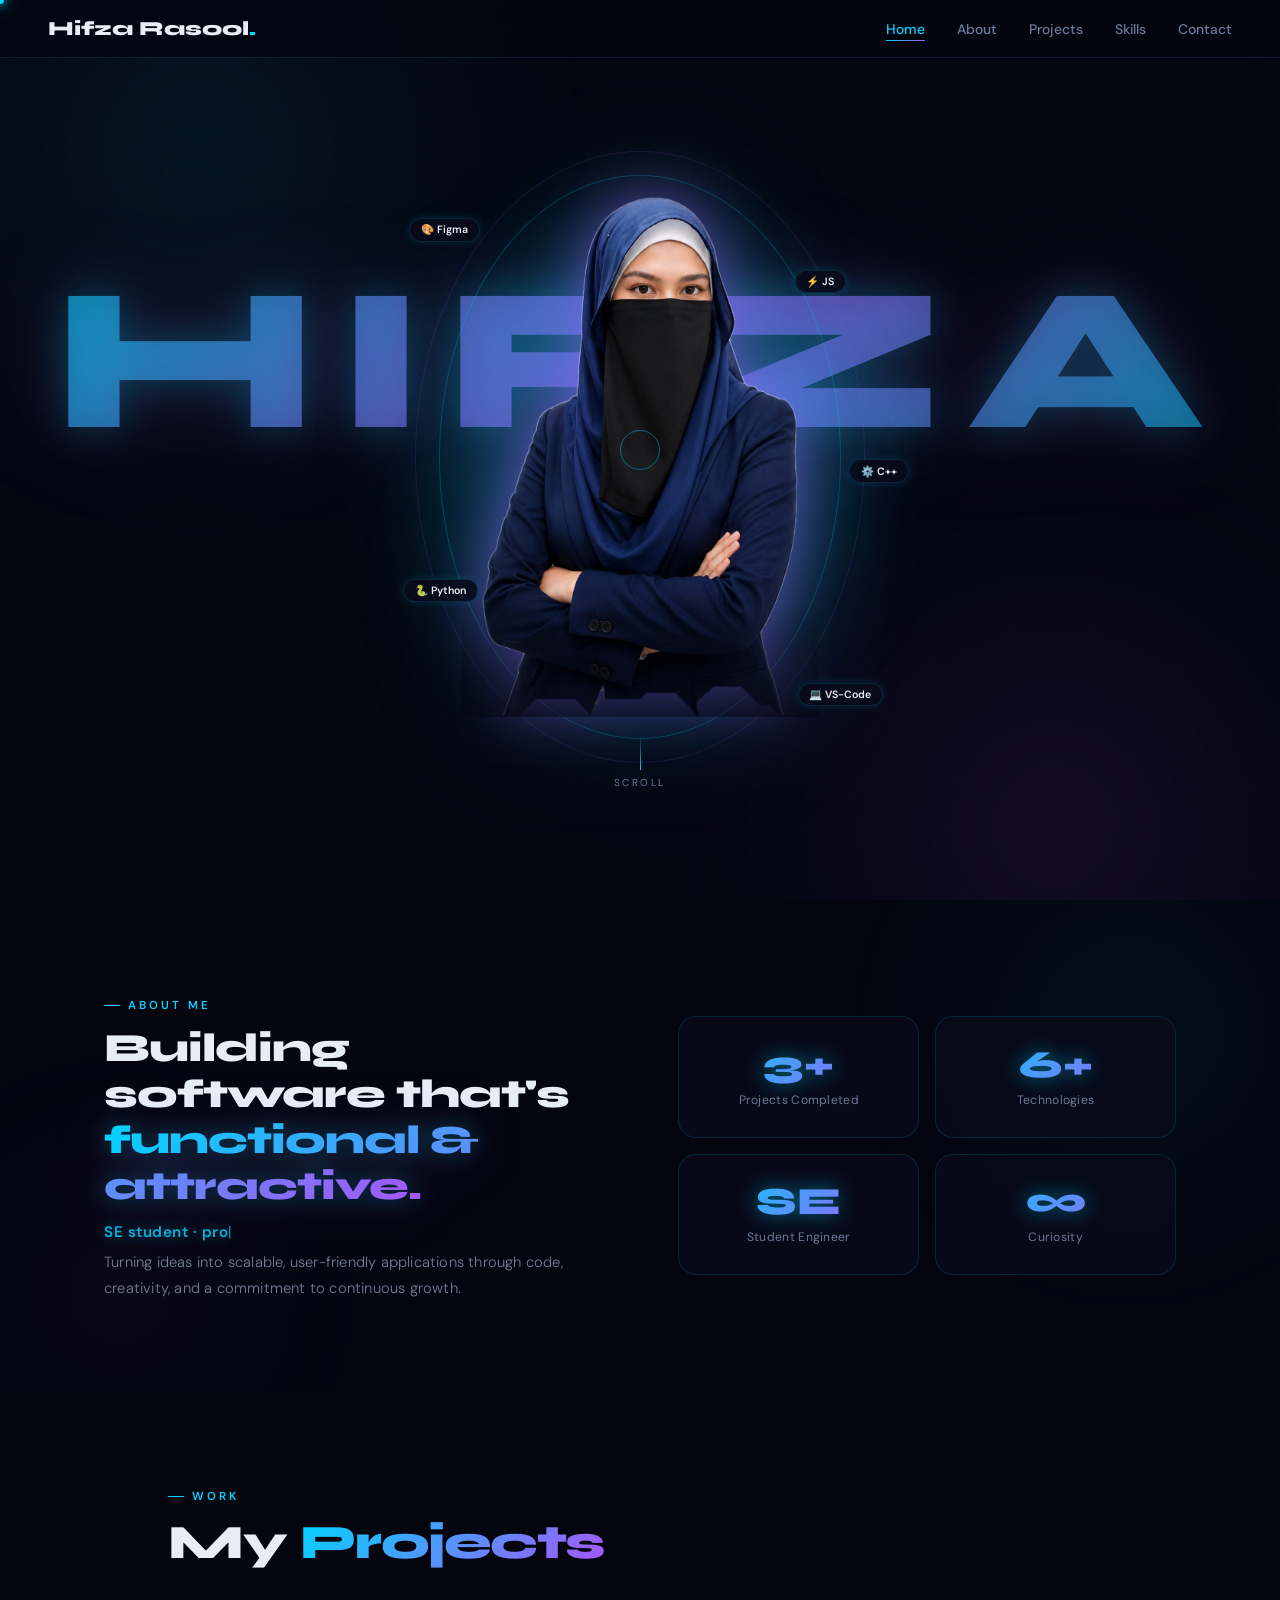
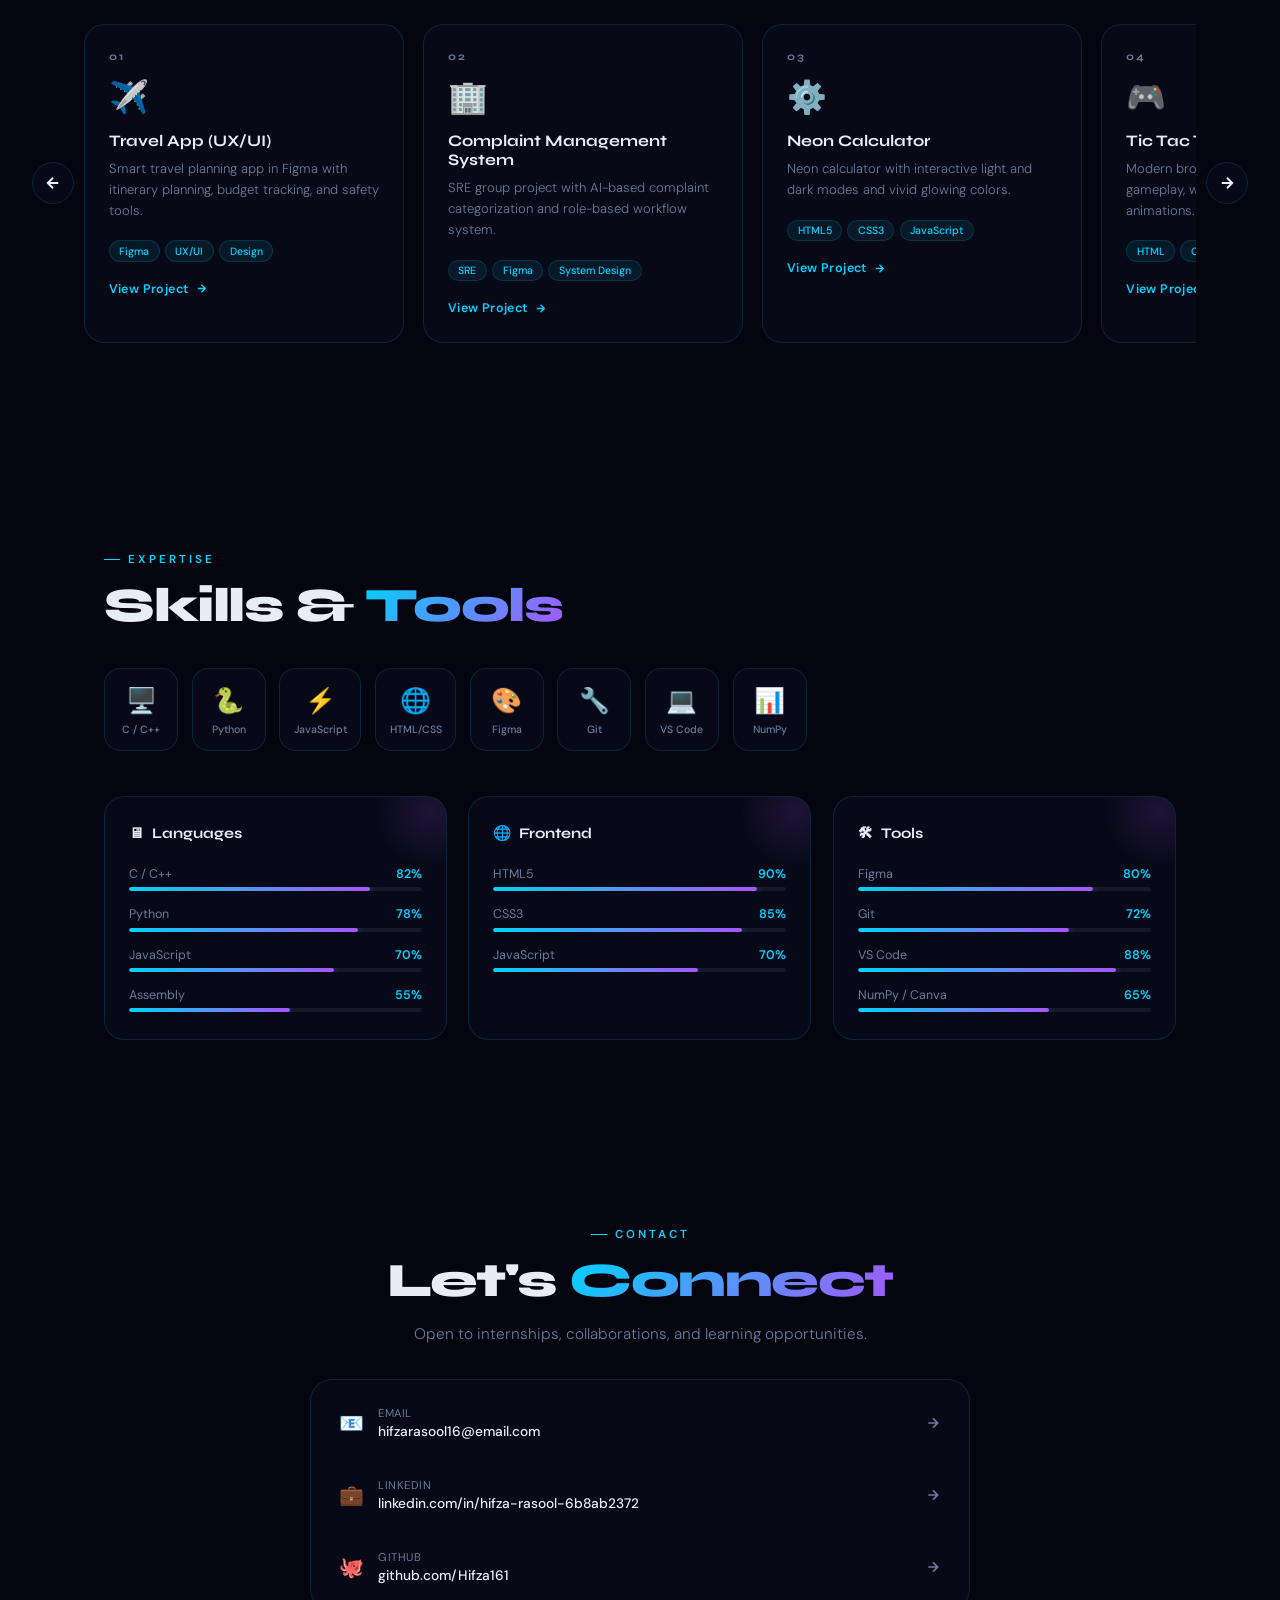
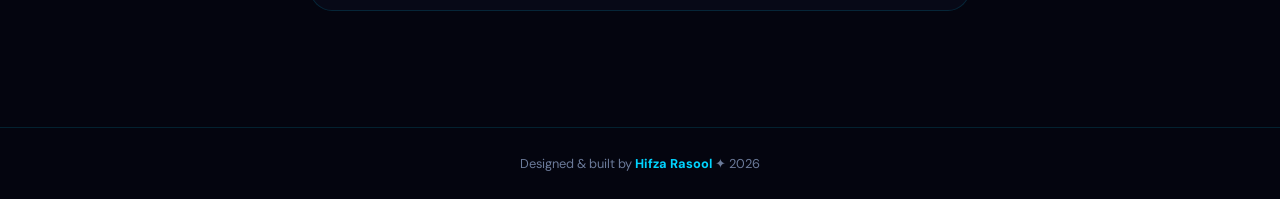
==== commit 35c62922: "menu updated" ====
--- a/index.html
+++ b/index.html
@@ -101,7 +101,6 @@
     <div class="projects-header reveal">
       <div class="section-label">Work</div>
       <h2 class="section-title">My <span class="gradient-text">Projects</span></h2>
-      <p class="projects-subtitle">Swipe or tap arrows to explore</p>
     </div>
   </div>
 
--- a/style.css
+++ b/style.css
@@ -108,9 +108,9 @@
 .float-badge{position:absolute;z-index:10;background:rgba(9,11,26,.9);border:1px solid var(--border);border-radius:100px;font-size:.66rem;font-weight:600;padding:.26rem .68rem;color:var(--text);backdrop-filter:blur(10px);box-shadow:0 0 10px rgba(0,212,255,.14);animation:float-badge-anim 4s ease-in-out infinite alternate;white-space:nowrap;}
 .badge-figma {top:4%;  left:-52px; animation-delay:0s;}
 .badge-python{bottom:22%;left:-58px;animation-delay:.7s;}
-.badge-js    {top:14%; right:-28px;animation-delay:1.2s;}
+.badge-js    {top:14%; right:-28px;animation-delay:1.0s;}
 .badge-cpp   {bottom:45%;right:-90px;animation-delay:1.1s;}
-.badge-vs   {bottom:2%;right:-65px;animation-delay:1.0s;}
+.badge-vs   {bottom:2%;right:-65px;animation-delay:1.2s;}
 @keyframes float-badge-anim{from{transform:translateY(0);}to{transform:translateY(-10px);}}
 
 .img-frame{position:relative;width:100%;height:100%;}
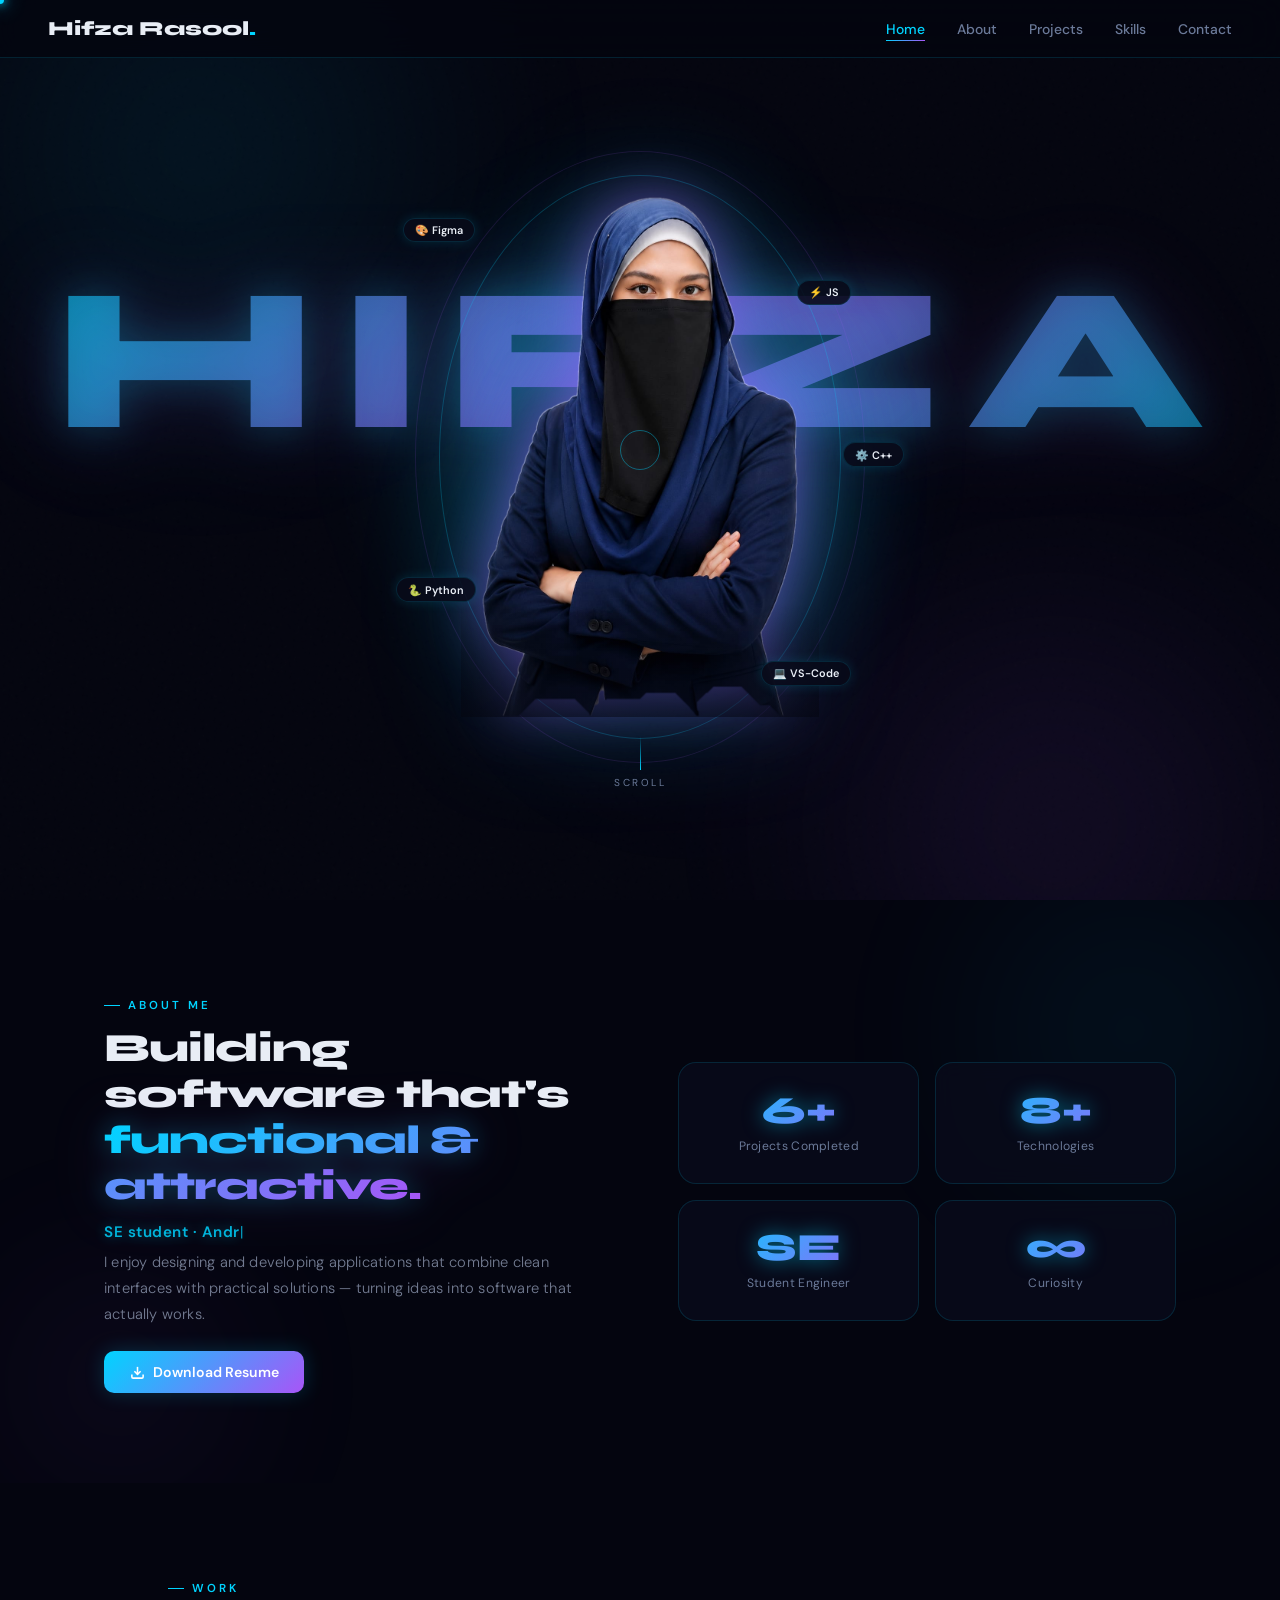
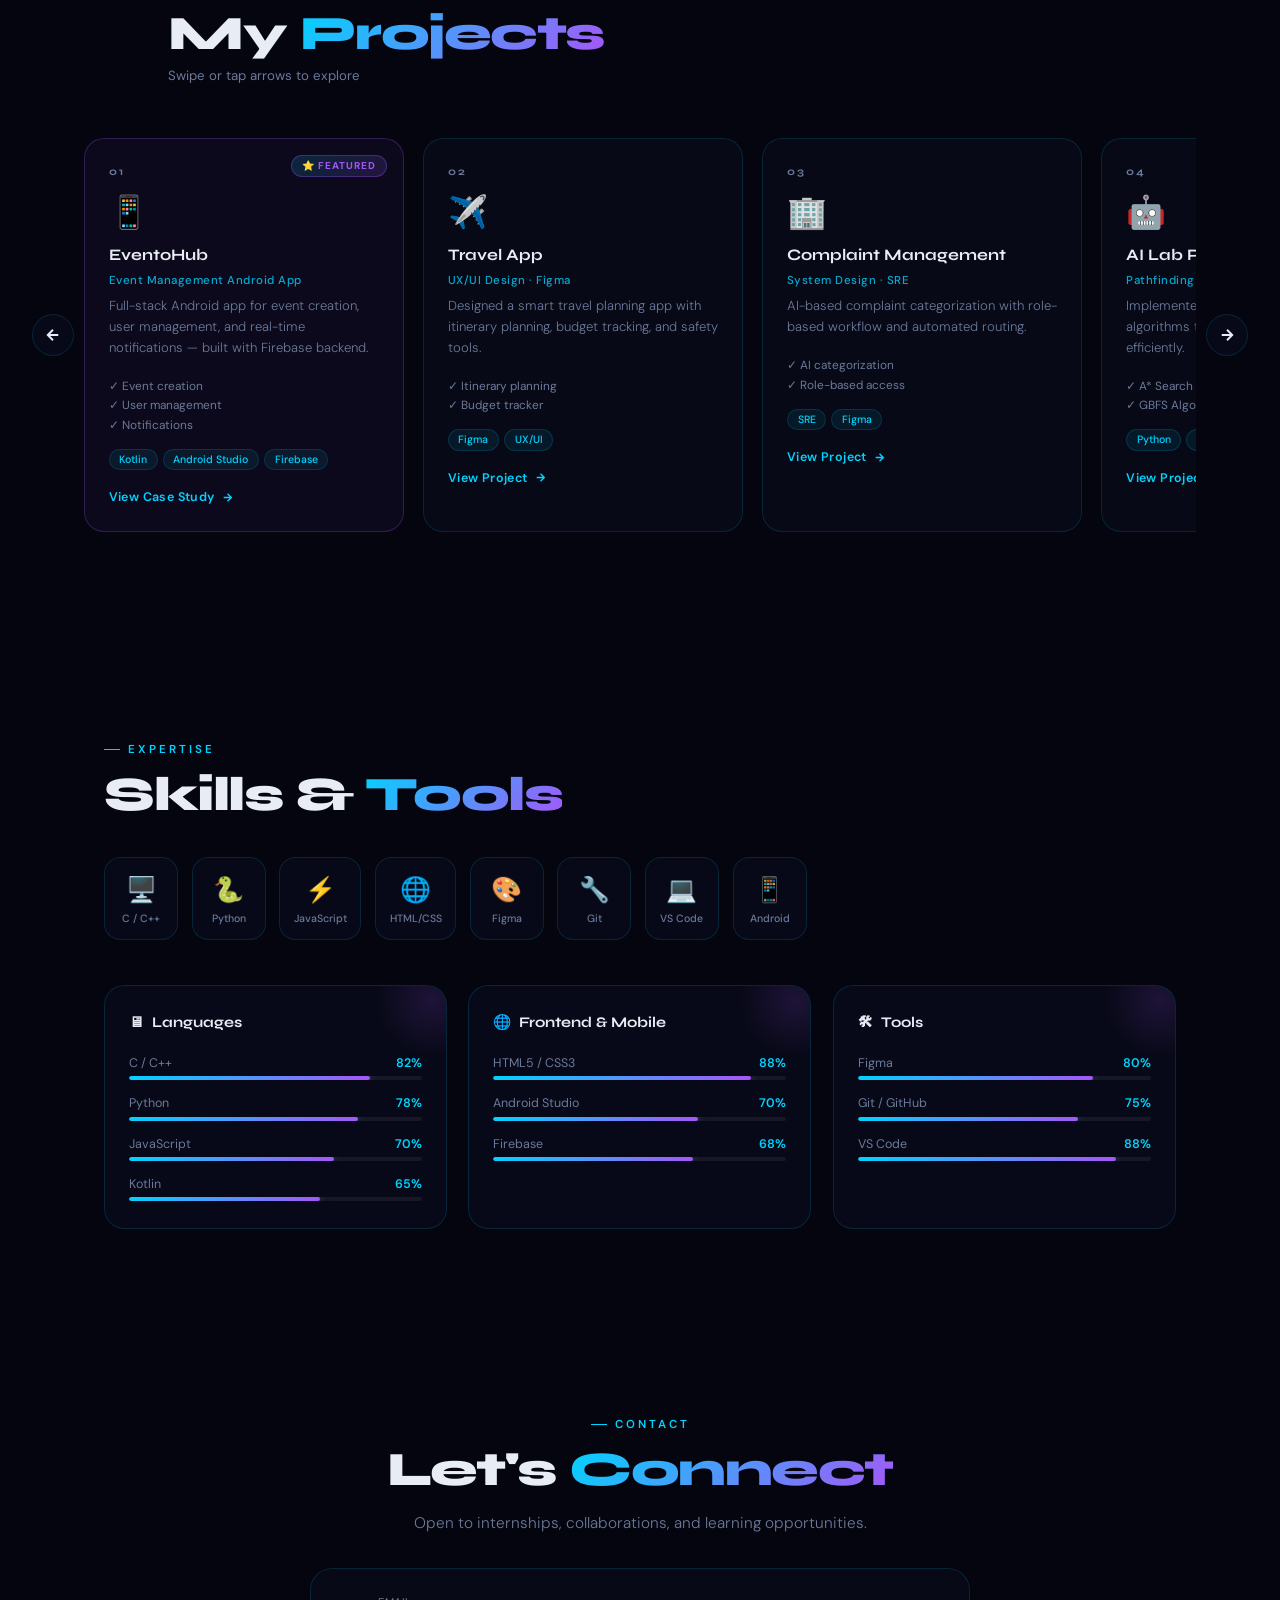
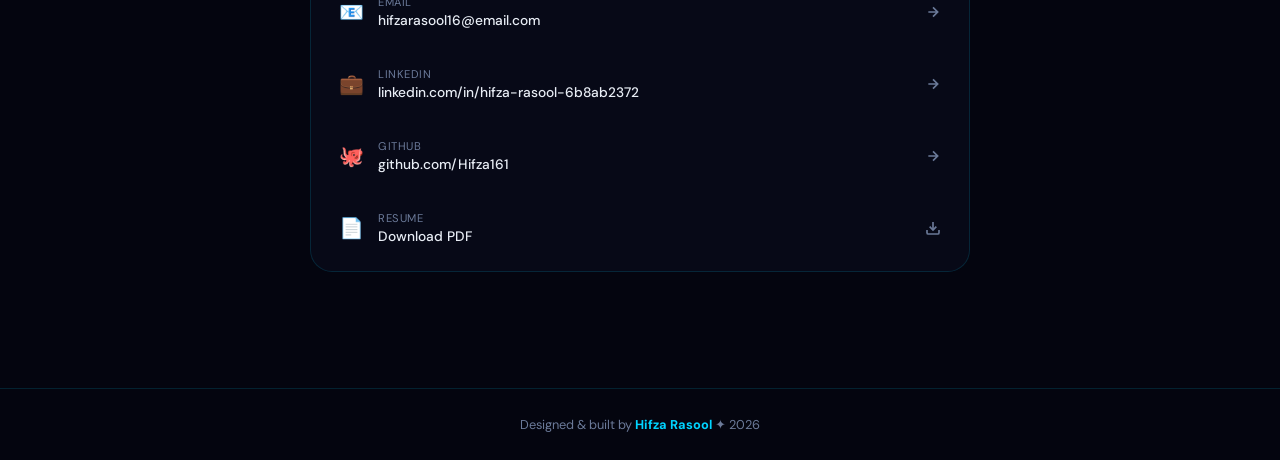
==== commit 80abbf82: "added project and updated fixes" ====
--- a/index.html
+++ b/index.html
@@ -2,7 +2,7 @@
 <html lang="en">
 <head>
   <meta charset="UTF-8" />
-  <meta name="viewport" content="width=device-width, initial-scale=1.0"/>
+  <meta name="viewport" content="width=device-width, initial-scale=1.0, viewport-fit=cover"/>
   <title>Hifza Rasool | Portfolio</title>
   <link href="https://fonts.googleapis.com/css2?family=Syne:wght@400;600;700;800&family=DM+Sans:ital,wght@0,300;0,400;0,500;1,300&display=swap" rel="stylesheet"/>
   <link rel="stylesheet" href="style.css" />
@@ -37,7 +37,6 @@
 <section id="home">
   <div class="hero-bg-name" aria-hidden="true">HIFZA</div>
   <div class="hero-aura"></div>
-
   <div class="hero-img-side">
     <div class="img-ring img-ring-1"></div>
     <div class="img-ring img-ring-2"></div>
@@ -47,11 +46,10 @@
     <div class="float-badge badge-cpp">⚙️ C++</div>
     <div class="float-badge badge-vs">💻 VS-Code</div>
     <div class="img-frame">
-      <img src="images/profile_pic.png" alt="Hifza Rasool" class="hero-photo" id="heroPhoto"/>
+      <img src="images/profile_pic.png" alt="Hifza Rasool" class="hero-photo" id="heroPhoto" loading="eager"/>
       <div class="img-overlay-glow"></div>
     </div>
   </div>
-
   <div class="scroll-hint">
     <div class="scroll-line"></div>
     <span>scroll</span>
@@ -69,17 +67,22 @@
           <span class="gradient-text neon-heading">functional & attractive.</span>
         </h2>
         <p class="about-tagline">
-  <span class="tagline-animate" id="taglineText"></span><span class="tagline-cursor">|</span><br>
-  <span class="tagline-sub">Turning ideas into scalable, user-friendly applications through code, creativity, and a commitment to continuous growth.</span>
-</p>
+          <span class="tagline-animate" id="taglineText"></span><span class="tagline-cursor">|</span><br>
+          <span class="tagline-sub">I enjoy designing and developing applications that combine clean interfaces with practical solutions — turning ideas into software that actually works.</span>
+        </p>
+        <!-- Resume Download Button -->
+        <a href="resume.pdf" download class="btn-resume">
+          <svg width="15" height="15" viewBox="0 0 24 24" fill="none" stroke="currentColor" stroke-width="2.5"><path d="M21 15v4a2 2 0 01-2 2H5a2 2 0 01-2-2v-4"/><polyline points="7 10 12 15 17 10"/><line x1="12" y1="15" x2="12" y2="3"/></svg>
+          Download Resume
+        </a>
       </div>
       <div class="about-stats">
         <div class="stat-card reveal">
-          <div class="stat-num">3+</div>
+          <div class="stat-num">6+</div>
           <div class="stat-label">Projects Completed</div>
         </div>
         <div class="stat-card reveal">
-          <div class="stat-num">6+</div>
+          <div class="stat-num">8+</div>
           <div class="stat-label">Technologies</div>
         </div>
         <div class="stat-card reveal">
@@ -101,6 +104,7 @@
     <div class="projects-header reveal">
       <div class="section-label">Work</div>
       <h2 class="section-title">My <span class="gradient-text">Projects</span></h2>
+      <p class="projects-subtitle">Swipe or tap arrows to explore</p>
     </div>
   </div>
 
@@ -110,64 +114,101 @@
     </button>
     <div class="projects-scroll-track" id="projectsTrack">
 
-      <a href="project-travel.html" class="project-card reveal">
+      <!-- FEATURED: EventoHub -->
+      <a href="project-eventohub.html" class="project-card project-featured reveal">
         <div class="card-neon-border"></div>
         <div class="card-inner-glow"></div>
+        <div class="project-badge">⭐ Featured</div>
         <div class="project-number">01</div>
+        <div class="project-icon">📱</div>
+        <div class="project-title">EventoHub</div>
+        <p class="project-tagline">Event Management Android App</p>
+        <p class="project-desc">Full-stack Android app for event creation, user management, and real-time notifications — built with Firebase backend.</p>
+        <div class="project-features">
+          <span class="feature-item">✓ Event creation</span>
+          <span class="feature-item">✓ User management</span>
+          <span class="feature-item">✓ Notifications</span>
+        </div>
+        <div class="project-tags">
+          <span class="tag">Kotlin</span>
+          <span class="tag">Android Studio</span>
+          <span class="tag">Firebase</span>
+        </div>
+        <div class="project-link">View Case Study <svg width="13" height="13" viewBox="0 0 24 24" fill="none" stroke="currentColor" stroke-width="2.5"><path d="M5 12h14M12 5l7 7-7 7"/></svg></div>
+      </a>
+
+      <a href="project-travel.html" class="project-card reveal">
+        <div class="card-neon-border"></div><div class="card-inner-glow"></div>
+        <div class="project-number">02</div>
         <div class="project-icon">✈️</div>
-        <div class="project-title">Travel App (UX/UI)</div>
-        <p class="project-desc">Smart travel planning app in Figma with itinerary planning, budget tracking, and safety tools.</p>
-        <div class="project-tags"><span class="tag">Figma</span><span class="tag">UX/UI</span><span class="tag">Design</span></div>
+        <div class="project-title">Travel App</div>
+        <p class="project-tagline">UX/UI Design · Figma</p>
+        <p class="project-desc">Designed a smart travel planning app with itinerary planning, budget tracking, and safety tools.</p>
+        <div class="project-features">
+          <span class="feature-item">✓ Itinerary planning</span>
+          <span class="feature-item">✓ Budget tracker</span>
+        </div>
+        <div class="project-tags"><span class="tag">Figma</span><span class="tag">UX/UI</span></div>
         <div class="project-link">View Project <svg width="13" height="13" viewBox="0 0 24 24" fill="none" stroke="currentColor" stroke-width="2.5"><path d="M5 12h14M12 5l7 7-7 7"/></svg></div>
       </a>
 
       <a href="complaint-management-project.html" class="project-card reveal">
         <div class="card-neon-border"></div><div class="card-inner-glow"></div>
-        <div class="project-number">02</div>
+        <div class="project-number">03</div>
         <div class="project-icon">🏢</div>
-        <div class="project-title">Complaint Management System</div>
-        <p class="project-desc">SRE group project with AI-based complaint categorization and role-based workflow system.</p>
-        <div class="project-tags"><span class="tag">SRE</span><span class="tag">Figma</span><span class="tag">System Design</span></div>
+        <div class="project-title">Complaint Management</div>
+        <p class="project-tagline">System Design · SRE</p>
+        <p class="project-desc">AI-based complaint categorization with role-based workflow and automated routing.</p>
+        <div class="project-features">
+          <span class="feature-item">✓ AI categorization</span>
+          <span class="feature-item">✓ Role-based access</span>
+        </div>
+        <div class="project-tags"><span class="tag">SRE</span><span class="tag">Figma</span></div>
+        <div class="project-link">View Project <svg width="13" height="13" viewBox="0 0 24 24" fill="none" stroke="currentColor" stroke-width="2.5"><path d="M5 12h14M12 5l7 7-7 7"/></svg></div>
+      </a>
+
+      <a href="project-ai.html" class="project-card reveal">
+        <div class="card-neon-border"></div><div class="card-inner-glow"></div>
+        <div class="project-number">04</div>
+        <div class="project-icon">🤖</div>
+        <div class="project-title">AI Lab Project</div>
+        <p class="project-tagline">Pathfinding Algorithms · Python</p>
+        <p class="project-desc">Implemented A* and GBFS search algorithms to solve pathfinding problems efficiently.</p>
+        <div class="project-features">
+          <span class="feature-item">✓ A* Search</span>
+          <span class="feature-item">✓ GBFS Algorithm</span>
+        </div>
+        <div class="project-tags"><span class="tag">Python</span><span class="tag">AI</span></div>
         <div class="project-link">View Project <svg width="13" height="13" viewBox="0 0 24 24" fill="none" stroke="currentColor" stroke-width="2.5"><path d="M5 12h14M12 5l7 7-7 7"/></svg></div>
       </a>
 
       <a href="project-calculator.html" class="project-card reveal">
         <div class="card-neon-border"></div><div class="card-inner-glow"></div>
-        <div class="project-number">03</div>
+        <div class="project-number">05</div>
         <div class="project-icon">⚙️</div>
         <div class="project-title">Neon Calculator</div>
-        <p class="project-desc">Neon calculator with interactive light and dark modes and vivid glowing colors.</p>
-        <div class="project-tags"><span class="tag">HTML5</span><span class="tag">CSS3</span><span class="tag">JavaScript</span></div>
+        <p class="project-tagline">Web App · JavaScript</p>
+        <p class="project-desc">Interactive calculator with light/dark neon modes and smooth animations.</p>
+        <div class="project-features">
+          <span class="feature-item">✓ Light/Dark mode</span>
+          <span class="feature-item">✓ Neon animations</span>
+        </div>
+        <div class="project-tags"><span class="tag">HTML5</span><span class="tag">CSS3</span><span class="tag">JS</span></div>
         <div class="project-link">View Project <svg width="13" height="13" viewBox="0 0 24 24" fill="none" stroke="currentColor" stroke-width="2.5"><path d="M5 12h14M12 5l7 7-7 7"/></svg></div>
       </a>
 
       <a href="tic-tac-toe.html" class="project-card reveal">
         <div class="card-neon-border"></div><div class="card-inner-glow"></div>
-        <div class="project-number">04</div>
+        <div class="project-number">06</div>
         <div class="project-icon">🎮</div>
         <div class="project-title">Tic Tac Toe</div>
-        <p class="project-desc">Modern browser game with smooth gameplay, winner detection, and interactive animations.</p>
-        <div class="project-tags"><span class="tag">HTML</span><span class="tag">CSS</span><span class="tag">JavaScript</span></div>
-        <div class="project-link">View Project <svg width="13" height="13" viewBox="0 0 24 24" fill="none" stroke="currentColor" stroke-width="2.5"><path d="M5 12h14M12 5l7 7-7 7"/></svg></div>
-      </a>
-
-      <a href="stone-paper-scissors.html" class="project-card reveal">
-        <div class="card-neon-border"></div><div class="card-inner-glow"></div>
-        <div class="project-number">05</div>
-        <div class="project-icon">🪨</div>
-        <div class="project-title">Stone Paper Scissors</div>
-        <p class="project-desc">Fun interactive browser game with score tracking and smooth UI animations.</p>
-        <div class="project-tags"><span class="tag">HTML</span><span class="tag">CSS</span><span class="tag">JavaScript</span></div>
-        <div class="project-link">View Project <svg width="13" height="13" viewBox="0 0 24 24" fill="none" stroke="currentColor" stroke-width="2.5"><path d="M5 12h14M12 5l7 7-7 7"/></svg></div>
-      </a>
-
-      <a href="project-ai.html" class="project-card reveal">
-        <div class="card-neon-border"></div><div class="card-inner-glow"></div>
-        <div class="project-number">06</div>
-        <div class="project-icon">🤖</div>
-        <div class="project-title">AI Lab Project</div>
-        <p class="project-desc">A* and GBFS search algorithms to solve pathfinding problems efficiently in Python.</p>
-        <div class="project-tags"><span class="tag">Python</span><span class="tag">A* Search</span><span class="tag">AI</span></div>
+        <p class="project-tagline">Browser Game · JavaScript</p>
+        <p class="project-desc">Modern browser game with winner detection and smooth interactive animations.</p>
+        <div class="project-features">
+          <span class="feature-item">✓ Win detection</span>
+          <span class="feature-item">✓ Score tracking</span>
+        </div>
+        <div class="project-tags"><span class="tag">HTML</span><span class="tag">CSS</span><span class="tag">JS</span></div>
         <div class="project-link">View Project <svg width="13" height="13" viewBox="0 0 24 24" fill="none" stroke="currentColor" stroke-width="2.5"><path d="M5 12h14M12 5l7 7-7 7"/></svg></div>
       </a>
 
@@ -185,103 +226,43 @@
       <div class="section-label">Expertise</div>
       <h2 class="section-title">Skills & <span class="gradient-text">Tools</span></h2>
     </div>
-
     <div class="skills-icons-row reveal">
-      <div class="skill-icon-card" style="--d:0s">
-        <div class="skill-icon-emoji">🖥️</div>
-        <div class="skill-icon-label">C / C++</div>
-      </div>
-      <div class="skill-icon-card" style="--d:0.15s">
-        <div class="skill-icon-emoji">🐍</div>
-        <div class="skill-icon-label">Python</div>
-      </div>
-      <div class="skill-icon-card" style="--d:0.3s">
-        <div class="skill-icon-emoji">⚡</div>
-        <div class="skill-icon-label">JavaScript</div>
-      </div>
-      <div class="skill-icon-card" style="--d:0.45s">
-        <div class="skill-icon-emoji">🌐</div>
-        <div class="skill-icon-label">HTML/CSS</div>
-      </div>
-      <div class="skill-icon-card" style="--d:0.6s">
-        <div class="skill-icon-emoji">🎨</div>
-        <div class="skill-icon-label">Figma</div>
-      </div>
-      <div class="skill-icon-card" style="--d:0.75s">
-        <div class="skill-icon-emoji">🔧</div>
-        <div class="skill-icon-label">Git</div>
-      </div>
-      <div class="skill-icon-card" style="--d:0.9s">
-        <div class="skill-icon-emoji">💻</div>
-        <div class="skill-icon-label">VS Code</div>
-      </div>
-      <div class="skill-icon-card" style="--d:1.05s">
-        <div class="skill-icon-emoji">📊</div>
-        <div class="skill-icon-label">NumPy</div>
-      </div>
-    </div>
-
+      <div class="skill-icon-card" style="--d:0s"><div class="skill-icon-emoji">🖥️</div><div class="skill-icon-label">C / C++</div></div>
+      <div class="skill-icon-card" style="--d:0.15s"><div class="skill-icon-emoji">🐍</div><div class="skill-icon-label">Python</div></div>
+      <div class="skill-icon-card" style="--d:0.3s"><div class="skill-icon-emoji">⚡</div><div class="skill-icon-label">JavaScript</div></div>
+      <div class="skill-icon-card" style="--d:0.45s"><div class="skill-icon-emoji">🌐</div><div class="skill-icon-label">HTML/CSS</div></div>
+      <div class="skill-icon-card" style="--d:0.6s"><div class="skill-icon-emoji">🎨</div><div class="skill-icon-label">Figma</div></div>
+      <div class="skill-icon-card" style="--d:0.75s"><div class="skill-icon-emoji">🔧</div><div class="skill-icon-label">Git</div></div>
+      <div class="skill-icon-card" style="--d:0.9s"><div class="skill-icon-emoji">💻</div><div class="skill-icon-label">VS Code</div></div>
+      <div class="skill-icon-card" style="--d:1.05s"><div class="skill-icon-emoji">📱</div><div class="skill-icon-label">Android</div></div>
+    </div>
     <div class="skills-grid">
       <div class="skill-card tilt-card reveal">
         <div class="skill-card-glow"></div>
         <div class="skill-category"><span>🖥</span> Languages</div>
         <div class="skill-bars">
-          <div class="skill-bar-item">
-            <div class="skill-bar-label"><span>C / C++</span><span class="skill-pct">82%</span></div>
-            <div class="skill-bar-track"><div class="skill-bar-fill" data-w="82"></div></div>
-          </div>
-          <div class="skill-bar-item">
-            <div class="skill-bar-label"><span>Python</span><span class="skill-pct">78%</span></div>
-            <div class="skill-bar-track"><div class="skill-bar-fill" data-w="78"></div></div>
-          </div>
-          <div class="skill-bar-item">
-            <div class="skill-bar-label"><span>JavaScript</span><span class="skill-pct">70%</span></div>
-            <div class="skill-bar-track"><div class="skill-bar-fill" data-w="70"></div></div>
-          </div>
-          <div class="skill-bar-item">
-            <div class="skill-bar-label"><span>Assembly</span><span class="skill-pct">55%</span></div>
-            <div class="skill-bar-track"><div class="skill-bar-fill" data-w="55"></div></div>
-          </div>
+          <div class="skill-bar-item"><div class="skill-bar-label"><span>C / C++</span><span class="skill-pct">82%</span></div><div class="skill-bar-track"><div class="skill-bar-fill" data-w="82"></div></div></div>
+          <div class="skill-bar-item"><div class="skill-bar-label"><span>Python</span><span class="skill-pct">78%</span></div><div class="skill-bar-track"><div class="skill-bar-fill" data-w="78"></div></div></div>
+          <div class="skill-bar-item"><div class="skill-bar-label"><span>JavaScript</span><span class="skill-pct">70%</span></div><div class="skill-bar-track"><div class="skill-bar-fill" data-w="70"></div></div></div>
+          <div class="skill-bar-item"><div class="skill-bar-label"><span>Kotlin</span><span class="skill-pct">65%</span></div><div class="skill-bar-track"><div class="skill-bar-fill" data-w="65"></div></div></div>
         </div>
       </div>
       <div class="skill-card tilt-card reveal">
         <div class="skill-card-glow"></div>
-        <div class="skill-category"><span>🌐</span> Frontend</div>
+        <div class="skill-category"><span>🌐</span> Frontend & Mobile</div>
         <div class="skill-bars">
-          <div class="skill-bar-item">
-            <div class="skill-bar-label"><span>HTML5</span><span class="skill-pct">90%</span></div>
-            <div class="skill-bar-track"><div class="skill-bar-fill" data-w="90"></div></div>
-          </div>
-          <div class="skill-bar-item">
-            <div class="skill-bar-label"><span>CSS3</span><span class="skill-pct">85%</span></div>
-            <div class="skill-bar-track"><div class="skill-bar-fill" data-w="85"></div></div>
-          </div>
-          <div class="skill-bar-item">
-            <div class="skill-bar-label"><span>JavaScript</span><span class="skill-pct">70%</span></div>
-            <div class="skill-bar-track"><div class="skill-bar-fill" data-w="70"></div></div>
-          </div>
+          <div class="skill-bar-item"><div class="skill-bar-label"><span>HTML5 / CSS3</span><span class="skill-pct">88%</span></div><div class="skill-bar-track"><div class="skill-bar-fill" data-w="88"></div></div></div>
+          <div class="skill-bar-item"><div class="skill-bar-label"><span>Android Studio</span><span class="skill-pct">70%</span></div><div class="skill-bar-track"><div class="skill-bar-fill" data-w="70"></div></div></div>
+          <div class="skill-bar-item"><div class="skill-bar-label"><span>Firebase</span><span class="skill-pct">68%</span></div><div class="skill-bar-track"><div class="skill-bar-fill" data-w="68"></div></div></div>
         </div>
       </div>
       <div class="skill-card tilt-card reveal">
         <div class="skill-card-glow"></div>
         <div class="skill-category"><span>🛠</span> Tools</div>
         <div class="skill-bars">
-          <div class="skill-bar-item">
-            <div class="skill-bar-label"><span>Figma</span><span class="skill-pct">80%</span></div>
-            <div class="skill-bar-track"><div class="skill-bar-fill" data-w="80"></div></div>
-          </div>
-          <div class="skill-bar-item">
-            <div class="skill-bar-label"><span>Git</span><span class="skill-pct">72%</span></div>
-            <div class="skill-bar-track"><div class="skill-bar-fill" data-w="72"></div></div>
-          </div>
-          <div class="skill-bar-item">
-            <div class="skill-bar-label"><span>VS Code</span><span class="skill-pct">88%</span></div>
-            <div class="skill-bar-track"><div class="skill-bar-fill" data-w="88"></div></div>
-          </div>
-          <div class="skill-bar-item">
-            <div class="skill-bar-label"><span>NumPy / Canva</span><span class="skill-pct">65%</span></div>
-            <div class="skill-bar-track"><div class="skill-bar-fill" data-w="65"></div></div>
-          </div>
+          <div class="skill-bar-item"><div class="skill-bar-label"><span>Figma</span><span class="skill-pct">80%</span></div><div class="skill-bar-track"><div class="skill-bar-fill" data-w="80"></div></div></div>
+          <div class="skill-bar-item"><div class="skill-bar-label"><span>Git / GitHub</span><span class="skill-pct">75%</span></div><div class="skill-bar-track"><div class="skill-bar-fill" data-w="75"></div></div></div>
+          <div class="skill-bar-item"><div class="skill-bar-label"><span>VS Code</span><span class="skill-pct">88%</span></div><div class="skill-bar-track"><div class="skill-bar-fill" data-w="88"></div></div></div>
         </div>
       </div>
     </div>
@@ -312,6 +293,11 @@
             <div><div class="contact-link-label">GitHub</div><div class="contact-link-val">github.com/Hifza161</div></div>
             <svg class="contact-arrow" width="16" height="16" viewBox="0 0 24 24" fill="none" stroke="currentColor" stroke-width="2.5"><path d="M5 12h14M12 5l7 7-7 7"/></svg>
           </a>
+          <a href="resume.pdf" download class="contact-link">
+            <div class="contact-link-icon">📄</div>
+            <div><div class="contact-link-label">Resume</div><div class="contact-link-val">Download PDF</div></div>
+            <svg class="contact-arrow" width="16" height="16" viewBox="0 0 24 24" fill="none" stroke="currentColor" stroke-width="2.5"><path d="M21 15v4a2 2 0 01-2 2H5a2 2 0 01-2-2v-4"/><polyline points="7 10 12 15 17 10"/><line x1="12" y1="15" x2="12" y2="3"/></svg>
+          </a>
         </div>
       </div>
     </div>
--- a/style.css
+++ b/style.css
@@ -23,9 +23,9 @@
   pointer-events:none;opacity:.5;}
 
 /* ── CURSOR ── */
-.cursor-dot{position:fixed;z-index:9999;width:8px;height:8px;background:var(--cyan);border-radius:50%;pointer-events:none;transform:translate(-50%,-50%);transition:width .2s,height .2s,background .2s;box-shadow:0 0 10px var(--cyan),0 0 20px var(--cyan);}
-.cursor-glow{position:fixed;z-index:9998;width:40px;height:40px;border:1px solid rgba(0,212,255,.4);border-radius:50%;pointer-events:none;transform:translate(-50%,-50%);transition:width .3s,height .3s,border-color .3s;}
-@media(hover:none){.cursor-dot,.cursor-glow{display:none;}}
+.cursor-dot{position:fixed;z-index:9999;width:8px;height:8px;transition:width .2s,height .2s,background .2s,opacity .8s;background:var(--cyan);border-radius:50%;pointer-events:none;transform:translate(-50%,-50%);transition:width .2s,height .2s,background .2s;box-shadow:0 0 10px var(--cyan),0 0 20px var(--cyan);}
+.cursor-glow{position:fixed;z-index:9998;width:40px;height:40px;border:1px solid rgba(0,212,255,.4);border-radius:50%;pointer-events:none;transform:translate(-50%,-50%);transition:width .3s,height .3s,border-color .3s,opacity .8s;}
+/* @media(hover:none){.cursor-dot,.cursor-glow{display:none;}} */
 
 /* ── PARTICLES ── */
 #particles-canvas{position:fixed;inset:0;z-index:0;pointer-events:none;}
@@ -49,18 +49,37 @@
 .nav-links a:hover,.nav-links a.active{color:var(--cyan);}
 .nav-links a:hover::after,.nav-links a.active::after{width:100%;}
 
-.hamburger{display:none;flex-direction:column;gap:5px;background:none;border:none;cursor:pointer;padding:4px;z-index:300;}
-.hamburger span{display:block;width:24px;height:2px;background:var(--text);border-radius:2px;transition:all .3s;}
+
+/* ── HAMBURGER ── */
+.hamburger{
+  display:none;flex-direction:column;gap:5px;
+  background:none;border:none;cursor:pointer;padding:4px;z-index:300;
+}
+.hamburger span{
+  display:block;width:24px;height:2px;
+  background:var(--text);border-radius:2px;
+  transition:all .3s;
+}
 .hamburger.open span:nth-child(1){transform:translateY(7px)rotate(45deg);}
 .hamburger.open span:nth-child(2){opacity:0;}
 .hamburger.open span:nth-child(3){transform:translateY(-7px)rotate(-45deg);}
 
 @media(max-width:768px){
-  nav{padding:.85rem 1.2rem;}
+  nav{padding:1rem 1.5rem;}
+  nav.scrolled{padding:.8rem 1.5rem;}
   .hamburger{display:flex;}
-  .nav-links{display:none;flex-direction:column;gap:0;position:fixed;top:0;right:0;bottom:0;width:72vw;max-width:280px;background:rgba(9,11,26,.98);backdrop-filter:blur(24px);padding:5rem 1.8rem 2rem;border-left:1px solid var(--border);z-index:250;overflow-y:auto;}
+  .nav-links{
+    display:none;flex-direction:column;gap:0;
+    position:fixed;top:0;right:0;bottom:0;
+    width:70vw;max-width:280px;
+    background:rgba(9,11,26,.97);
+    backdrop-filter:blur(20px);
+    padding:5rem 2rem 2rem;
+    border-left:1px solid var(--border);
+    z-index:250;
+  }
   .nav-links.open{display:flex;}
-  .nav-links a{font-size:1.05rem;padding:.85rem 0;border-bottom:1px solid rgba(255,255,255,.05);}
+  .nav-links a{font-size:1.1rem;padding:.9rem 0;border-bottom:1px solid rgba(255,255,255,.05);}
 }
 
 /* ════ SHARED ════ */
@@ -108,8 +127,8 @@
 .float-badge{position:absolute;z-index:10;background:rgba(9,11,26,.9);border:1px solid var(--border);border-radius:100px;font-size:.66rem;font-weight:600;padding:.26rem .68rem;color:var(--text);backdrop-filter:blur(10px);box-shadow:0 0 10px rgba(0,212,255,.14);animation:float-badge-anim 4s ease-in-out infinite alternate;white-space:nowrap;}
 .badge-figma {top:4%;  left:-52px; animation-delay:0s;}
 .badge-python{bottom:22%;left:-58px;animation-delay:.7s;}
-.badge-js    {top:14%; right:-28px;animation-delay:1.0s;}
-.badge-cpp   {bottom:45%;right:-90px;animation-delay:1.1s;}
+.badge-js    {top:14%; right:-28px;animation-delay:1.2s;}
+.badge-cpp   {bottom:45%;right:-90px;animation-delay:1.2s;}
 .badge-vs   {bottom:2%;right:-65px;animation-delay:1.2s;}
 @keyframes float-badge-anim{from{transform:translateY(0);}to{transform:translateY(-10px);}}
 
@@ -122,19 +141,41 @@
 @keyframes scroll-line-anim{0%,100%{opacity:.3;transform:scaleY(1);}50%{opacity:1;transform:scaleY(.6);}}
 
 /* hero mobile */
+/* floating badges */
+.float-badge{
+  position:absolute;z-index:10;
+  background:rgba(9,11,26,.88);
+  border:1px solid var(--border);border-radius:100px;
+  font-size:.68rem;font-weight:600;
+  padding:.28rem .7rem;color:var(--text);
+  backdrop-filter:blur(10px);
+  box-shadow:0 0 12px rgba(0,212,255,.15);
+  animation:float-badge-anim 4s ease-in-out infinite alternate;
+  white-space:nowrap;
+}
+.badge-figma {top:4%;   left:-58px;  animation-delay:0s;}
+.badge-python{bottom:22%;left:-65px; animation-delay:.7s;}
+.badge-js    {top:16%;  right:-32px; animation-delay:1.2s;}
+.badge-cpp   {bottom:48%;right:-85px; animation-delay:1.8s;}
+.badge-vs   {bottom:6%;right:-32px; animation-delay:1.8s;}
+@keyframes float-badge-anim{
+  from{transform:translateY(0);}to{transform:translateY(-10px);}
+}
+
+/* ── HERO MOBILE ── */
 @media(max-width:768px){
-  #home{padding:62px .8rem 1rem;}
-  .hero-bg-name{font-size:clamp(3.5rem,22vw,7rem);letter-spacing:clamp(3px,2vw,10px);}
-  .hero-img-side{width:clamp(155px,60vw,230px);height:clamp(205px,80vw,310px);margin-top:2rem;}
+  #home{padding:64px 1rem 1.5rem;}
+  .hero-bg-name{font-size:clamp(4rem,20vw,7rem);letter-spacing:clamp(4px,2vw,12px);}
+  @keyframes bgname-fadein{
+    from{opacity:0;letter-spacing:20px;}
+    to  {opacity:1;letter-spacing:clamp(4px,2vw,12px);}
+  }
+  .hero-img-side{width:clamp(160px,58vw,240px);height:clamp(210px,76vw,320px);}
   .badge-cpp{display:none;}
-  .badge-figma{left:-38px;}.badge-python{left:-42px;}.badge-js{right:-18px;}
-  .scroll-hint{margin-top:.8rem;}
-  .img-ring-2{display:none;}
-}
-@media(max-width:400px){
-  .hero-bg-name{font-size:clamp(3rem,24vw,5.5rem);}
-  .badge-python{display:none;}
-  .badge-figma{left:-32px;}
+  .badge-figma {left:-42px;}
+  .badge-python{left:-46px;}
+  .badge-js    {right:-20px;}
+  .scroll-hint {margin-top:1rem;}
 }
 
 /* ════ ABOUT ════ */
@@ -504,3 +545,168 @@
   .cta-row{flex-direction:column;}
   .project-meta{gap:1.2rem;}
 }
+
+/* ════════════════════════════════════════════
+   ADDITIONS & MOBILE FIXES v4
+════════════════════════════════════════════ */
+
+/* ── RESUME BUTTON ── */
+.btn-resume {
+  display: inline-flex;
+  align-items: center;
+  gap: .5rem;
+  margin-top: 1.5rem;
+  background: var(--gradient);
+  color: #fff;
+  font-weight: 600;
+  font-size: .88rem;
+  padding: .75rem 1.6rem;
+  border-radius: 10px;
+  transition: transform .2s, box-shadow .2s;
+  box-shadow: 0 0 20px rgba(0,212,255,.2);
+  width: fit-content;
+}
+.btn-resume:hover {
+  transform: translateY(-2px);
+  box-shadow: 0 8px 28px rgba(0,212,255,.35);
+}
+
+/* ── PROJECT CARD CASE STUDY UPGRADES ── */
+.project-tagline {
+  font-size: .72rem;
+  color: var(--cyan);
+  font-weight: 500;
+  letter-spacing: .5px;
+  margin-bottom: .5rem;
+  opacity: .8;
+}
+.project-features {
+  display: flex;
+  flex-direction: column;
+  gap: .22rem;
+  margin-bottom: 1rem;
+}
+.feature-item {
+  font-size: .74rem;
+  color: var(--muted);
+  font-weight: 400;
+}
+.project-badge {
+  position: absolute;
+  top: 1rem; right: 1rem;
+  background: linear-gradient(135deg,rgba(0,212,255,.15),rgba(168,85,247,.15));
+  border: 1px solid rgba(168,85,247,.3);
+  color: var(--purple);
+  font-size: .62rem;
+  font-weight: 700;
+  letter-spacing: 1px;
+  padding: .2rem .6rem;
+  border-radius: 100px;
+  text-transform: uppercase;
+}
+.project-featured {
+  border-color: rgba(168,85,247,.25) !important;
+  background: rgba(14,10,30,.9) !important;
+}
+
+/* ── MOBILE GLOBAL FIXES ── */
+@media(max-width:768px) {
+
+  /* prevent ALL text overflow */
+  * { word-break: break-word; }
+  .contact-link-val { font-size: .78rem; word-break: break-all; }
+
+  /* about section stacked */
+  .about-tagline { letter-spacing: 0; }
+  .tagline-sub { font-size: .82rem; }
+
+  /* resume button full width on mobile */
+  .btn-resume { width: 100%; justify-content: center; font-size: .84rem; padding: .7rem 1rem; }
+
+  /* nav hamburger full-screen overlay */
+  .nav-links {
+    display: none;
+    flex-direction: column;
+    align-items: center;
+    justify-content: center;
+    gap: 0;
+    position: fixed;
+    top: 0; right: 0; bottom: 0; left: 0;
+    background: rgba(4,5,15,.97);
+    backdrop-filter: blur(24px);
+    z-index: 249;
+    padding: 0;
+  }
+  .nav-links.open { display: flex; }
+  .nav-links li { border: none; width: 100%; text-align: center; }
+  .nav-links a {
+    font-size: 1.3rem;
+    font-weight: 600;
+    padding: 1rem 2rem;
+    display: block;
+    border: none;
+    color: var(--muted);
+  }
+  .nav-links a:hover, .nav-links a.active { color: var(--cyan); }
+
+  /* badges — all visible, tucked close */
+  .float-badge { font-size: .58rem; padding: .2rem .52rem; }
+  .badge-figma  { display: flex; top: 3%;    left: -34px; }
+  .badge-python { display: flex; bottom: 25%; left: -36px; }
+  .badge-js     { display: flex; top: 13%;   right: -20px; }
+  .badge-cpp    { display: flex; bottom: 5%;  right: -14px; }
+  .badge-vs     { display: none; }
+
+  /* project cards — no text overflow */
+  .project-card { flex: 0 0 82vw; max-width: 320px; padding: 1.3rem 1.2rem; }
+  .project-title { font-size: .95rem; }
+  .project-desc { font-size: .8rem; }
+  .feature-item { font-size: .72rem; }
+
+  /* skills grid */
+  .skills-grid { grid-template-columns: 1fr; }
+  .skills-icons-row { gap: .55rem; }
+  .skill-icon-card { min-width: 60px; padding: .65rem .5rem; }
+  .skill-icon-emoji { font-size: 1.25rem; }
+  .skill-icon-label { font-size: .6rem; }
+
+  /* about stats */
+  .about-stats { grid-template-columns: 1fr 1fr; gap: .7rem; }
+  .stat-card { padding: 1.2rem .9rem; }
+  .stat-num { font-size: 1.8rem; }
+  .stat-label { font-size: .7rem; }
+
+  /* contact */
+  .contact-link { gap: .6rem; padding: 1rem 1rem; }
+  .contact-link-icon { font-size: 1.1rem; }
+
+  /* DISABLE heavy animations on mobile for performance */
+  .about-heading { animation: none; }
+  .about-tagline { animation: none; }
+  .lightning-orb { animation: none !important; opacity: .08; }
+  body::before { display: none; } /* remove grain — heavy on mobile */
+  .img-ring-2 { display: none; } /* remove outer ring */
+
+  /* reduce particle count handled in JS */
+}
+
+@media(max-width:400px) {
+  .hero-bg-name { font-size: clamp(3rem,24vw,5rem); letter-spacing: 2px; }
+  .badge-python { display: none; }
+  .badge-cpp    { display: none; }
+  .badge-figma  { left: -28px; }
+  .badge-js     { right: -16px; }
+  .project-card { flex: 0 0 88vw; }
+  .btn-resume   { font-size: .8rem; }
+}
+
+/* project page mobile */
+@media(max-width:600px) {
+  .project-hero { min-height: auto; padding: 6rem 1.2rem 2.5rem; }
+  .project-title-big { font-size: clamp(1.6rem,7vw,2.4rem); letter-spacing: -1px; }
+  .project-meta { gap: .7rem; }
+  .meta-item { padding: .5rem .8rem; }
+  .project-content { padding: 2.5rem 1.2rem; }
+  .preview-img { width: 100%; height: 180px; }
+  .cta-row { flex-direction: column; }
+}
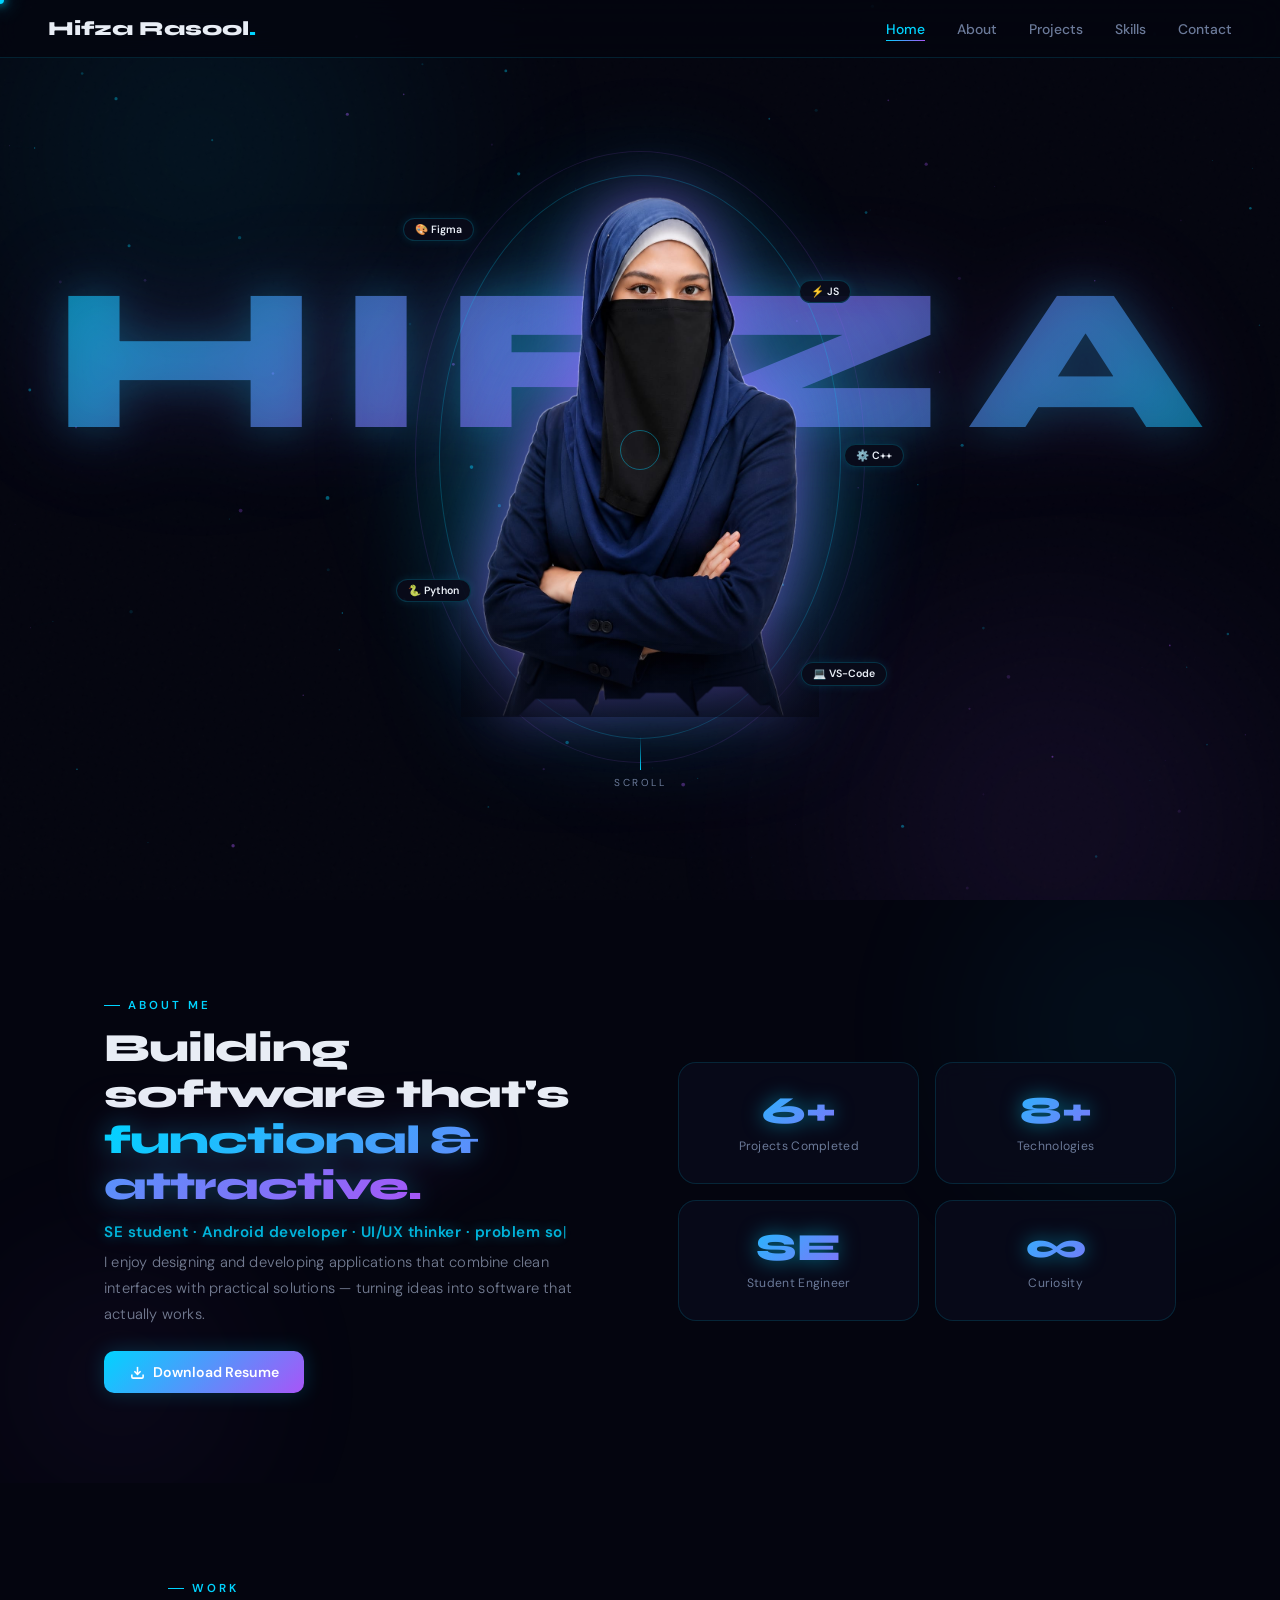
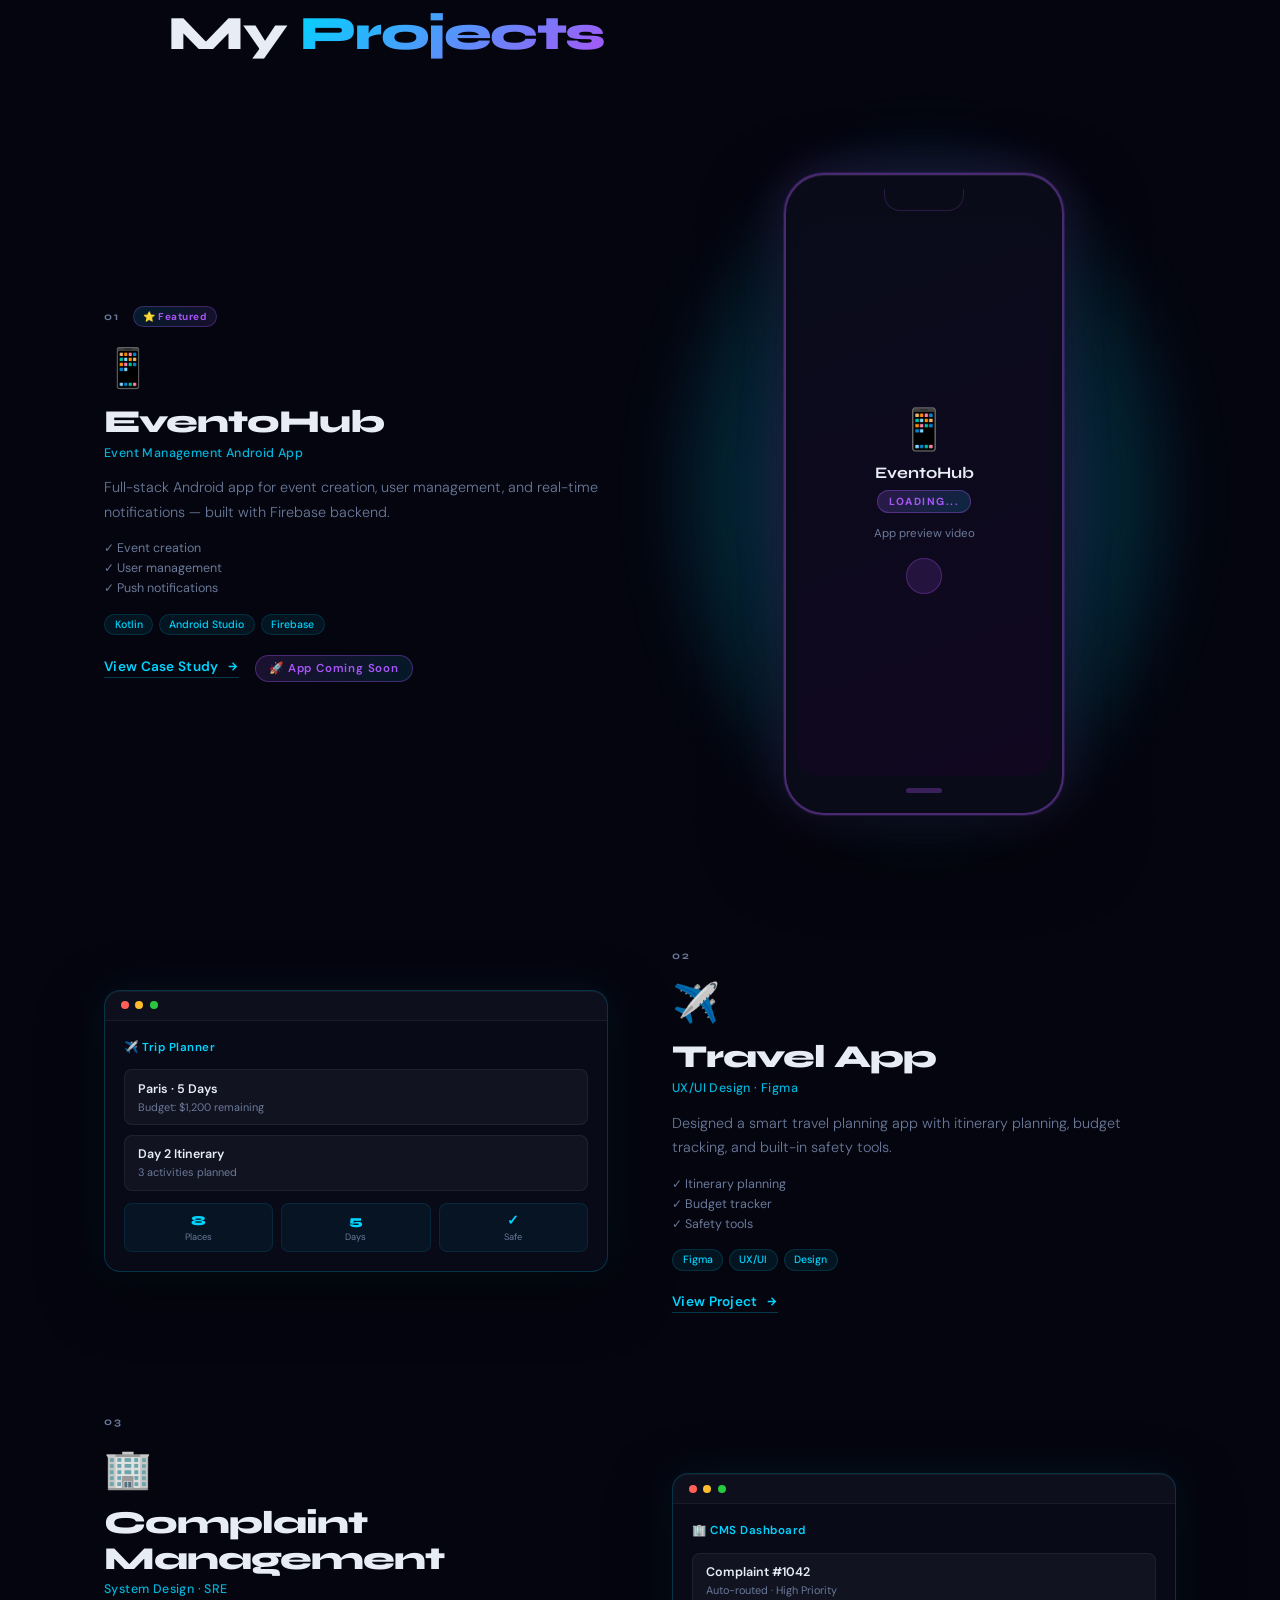
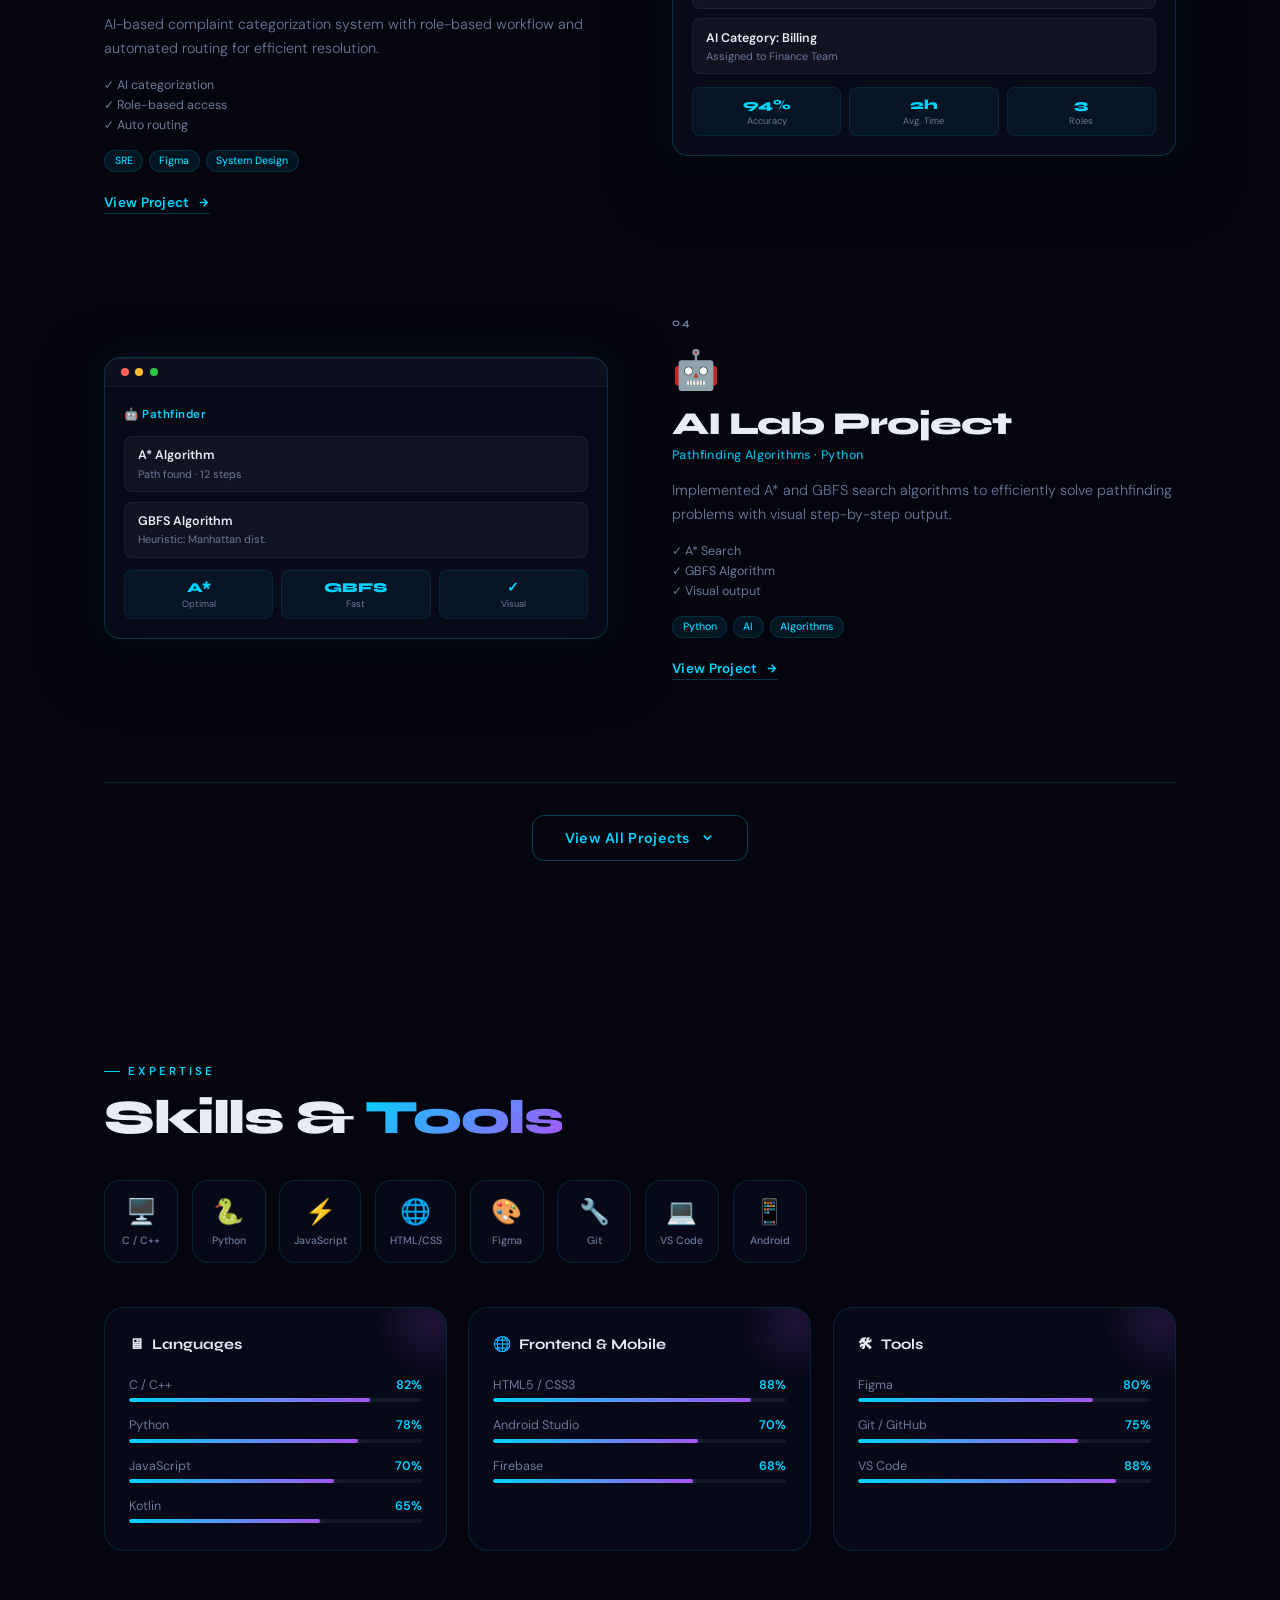
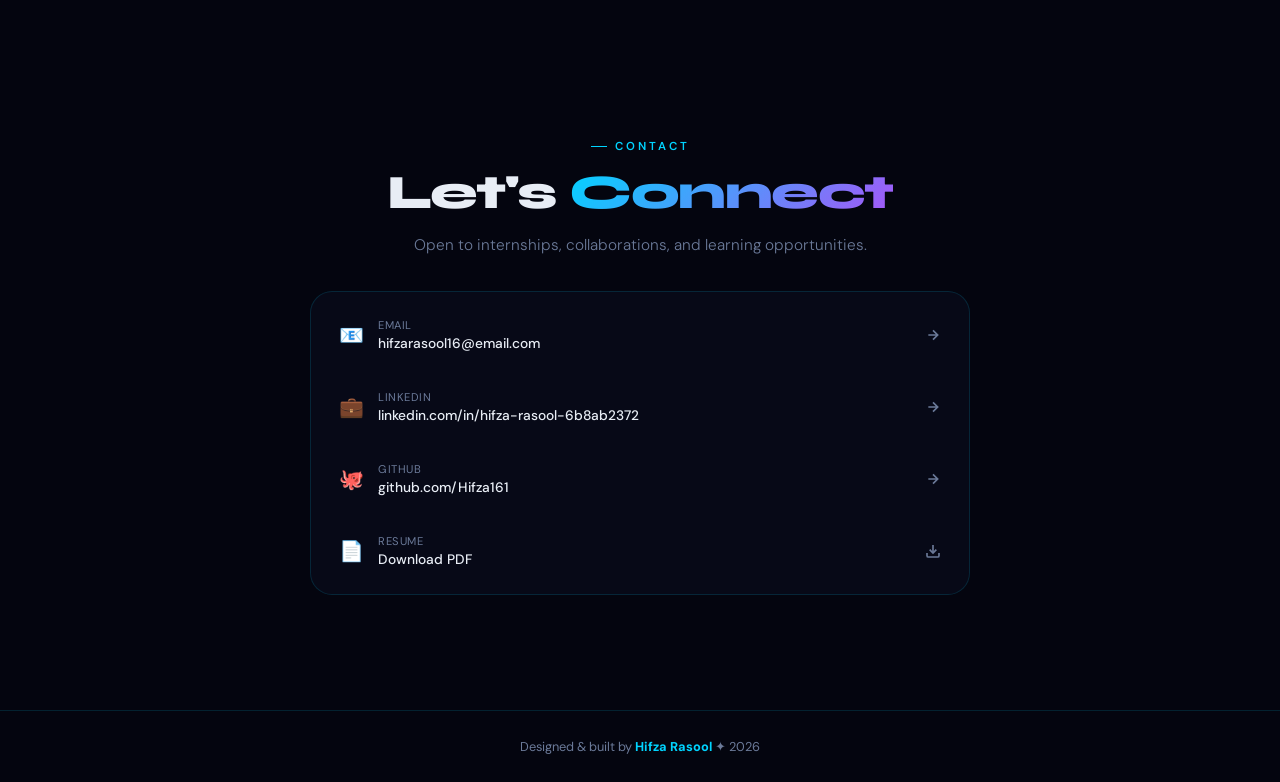
==== commit 4fc99241: "app project added" ====
--- a/index.html
+++ b/index.html
@@ -98,124 +98,299 @@
   </div>
 </section>
 
-<!-- PROJECTS -->
+<!-- PROJECTS — Alternating layout -->
 <section id="projects">
   <div class="section-inner">
     <div class="projects-header reveal">
       <div class="section-label">Work</div>
       <h2 class="section-title">My <span class="gradient-text">Projects</span></h2>
-      <p class="projects-subtitle">Swipe or tap arrows to explore</p>
-    </div>
-  </div>
-
-  <div class="scroll-track-wrapper">
-    <button class="scroll-arrow arrow-left" id="arrowLeft" aria-label="Scroll left">
-      <svg width="18" height="18" viewBox="0 0 24 24" fill="none" stroke="currentColor" stroke-width="2.5"><path d="M19 12H5M12 19l-7-7 7-7"/></svg>
-    </button>
-    <div class="projects-scroll-track" id="projectsTrack">
-
-      <!-- FEATURED: EventoHub -->
-      <a href="project-eventohub.html" class="project-card project-featured reveal">
-        <div class="card-neon-border"></div>
-        <div class="card-inner-glow"></div>
-        <div class="project-badge">⭐ Featured</div>
-        <div class="project-number">01</div>
-        <div class="project-icon">📱</div>
-        <div class="project-title">EventoHub</div>
-        <p class="project-tagline">Event Management Android App</p>
-        <p class="project-desc">Full-stack Android app for event creation, user management, and real-time notifications — built with Firebase backend.</p>
-        <div class="project-features">
-          <span class="feature-item">✓ Event creation</span>
-          <span class="feature-item">✓ User management</span>
-          <span class="feature-item">✓ Notifications</span>
-        </div>
-        <div class="project-tags">
-          <span class="tag">Kotlin</span>
-          <span class="tag">Android Studio</span>
-          <span class="tag">Firebase</span>
-        </div>
-        <div class="project-link">View Case Study <svg width="13" height="13" viewBox="0 0 24 24" fill="none" stroke="currentColor" stroke-width="2.5"><path d="M5 12h14M12 5l7 7-7 7"/></svg></div>
-      </a>
-
-      <a href="project-travel.html" class="project-card reveal">
-        <div class="card-neon-border"></div><div class="card-inner-glow"></div>
-        <div class="project-number">02</div>
-        <div class="project-icon">✈️</div>
-        <div class="project-title">Travel App</div>
-        <p class="project-tagline">UX/UI Design · Figma</p>
-        <p class="project-desc">Designed a smart travel planning app with itinerary planning, budget tracking, and safety tools.</p>
-        <div class="project-features">
-          <span class="feature-item">✓ Itinerary planning</span>
-          <span class="feature-item">✓ Budget tracker</span>
-        </div>
-        <div class="project-tags"><span class="tag">Figma</span><span class="tag">UX/UI</span></div>
-        <div class="project-link">View Project <svg width="13" height="13" viewBox="0 0 24 24" fill="none" stroke="currentColor" stroke-width="2.5"><path d="M5 12h14M12 5l7 7-7 7"/></svg></div>
-      </a>
-
-      <a href="complaint-management-project.html" class="project-card reveal">
-        <div class="card-neon-border"></div><div class="card-inner-glow"></div>
-        <div class="project-number">03</div>
-        <div class="project-icon">🏢</div>
-        <div class="project-title">Complaint Management</div>
-        <p class="project-tagline">System Design · SRE</p>
-        <p class="project-desc">AI-based complaint categorization with role-based workflow and automated routing.</p>
-        <div class="project-features">
-          <span class="feature-item">✓ AI categorization</span>
-          <span class="feature-item">✓ Role-based access</span>
-        </div>
-        <div class="project-tags"><span class="tag">SRE</span><span class="tag">Figma</span></div>
-        <div class="project-link">View Project <svg width="13" height="13" viewBox="0 0 24 24" fill="none" stroke="currentColor" stroke-width="2.5"><path d="M5 12h14M12 5l7 7-7 7"/></svg></div>
-      </a>
-
-      <a href="project-ai.html" class="project-card reveal">
-        <div class="card-neon-border"></div><div class="card-inner-glow"></div>
-        <div class="project-number">04</div>
-        <div class="project-icon">🤖</div>
-        <div class="project-title">AI Lab Project</div>
-        <p class="project-tagline">Pathfinding Algorithms · Python</p>
-        <p class="project-desc">Implemented A* and GBFS search algorithms to solve pathfinding problems efficiently.</p>
-        <div class="project-features">
-          <span class="feature-item">✓ A* Search</span>
-          <span class="feature-item">✓ GBFS Algorithm</span>
-        </div>
-        <div class="project-tags"><span class="tag">Python</span><span class="tag">AI</span></div>
-        <div class="project-link">View Project <svg width="13" height="13" viewBox="0 0 24 24" fill="none" stroke="currentColor" stroke-width="2.5"><path d="M5 12h14M12 5l7 7-7 7"/></svg></div>
-      </a>
-
-      <a href="project-calculator.html" class="project-card reveal">
-        <div class="card-neon-border"></div><div class="card-inner-glow"></div>
-        <div class="project-number">05</div>
-        <div class="project-icon">⚙️</div>
-        <div class="project-title">Neon Calculator</div>
-        <p class="project-tagline">Web App · JavaScript</p>
-        <p class="project-desc">Interactive calculator with light/dark neon modes and smooth animations.</p>
-        <div class="project-features">
-          <span class="feature-item">✓ Light/Dark mode</span>
-          <span class="feature-item">✓ Neon animations</span>
-        </div>
-        <div class="project-tags"><span class="tag">HTML5</span><span class="tag">CSS3</span><span class="tag">JS</span></div>
-        <div class="project-link">View Project <svg width="13" height="13" viewBox="0 0 24 24" fill="none" stroke="currentColor" stroke-width="2.5"><path d="M5 12h14M12 5l7 7-7 7"/></svg></div>
-      </a>
-
-      <a href="tic-tac-toe.html" class="project-card reveal">
-        <div class="card-neon-border"></div><div class="card-inner-glow"></div>
-        <div class="project-number">06</div>
-        <div class="project-icon">🎮</div>
-        <div class="project-title">Tic Tac Toe</div>
-        <p class="project-tagline">Browser Game · JavaScript</p>
-        <p class="project-desc">Modern browser game with winner detection and smooth interactive animations.</p>
-        <div class="project-features">
-          <span class="feature-item">✓ Win detection</span>
-          <span class="feature-item">✓ Score tracking</span>
-        </div>
-        <div class="project-tags"><span class="tag">HTML</span><span class="tag">CSS</span><span class="tag">JS</span></div>
-        <div class="project-link">View Project <svg width="13" height="13" viewBox="0 0 24 24" fill="none" stroke="currentColor" stroke-width="2.5"><path d="M5 12h14M12 5l7 7-7 7"/></svg></div>
-      </a>
-
-    </div>
-    <button class="scroll-arrow arrow-right" id="arrowRight" aria-label="Scroll right">
-      <svg width="18" height="18" viewBox="0 0 24 24" fill="none" stroke="currentColor" stroke-width="2.5"><path d="M5 12h14M12 5l7 7-7 7"/></svg>
-    </button>
+    </div>
+
+    <div class="projects-alt-list">
+
+      <!-- 01 — image right -->
+      <div class="proj-row reveal">
+        <div class="proj-info">
+          <div class="proj-meta-top">
+            <span class="proj-num">01</span>
+            <span class="proj-badge-feat">⭐ Featured</span>
+          </div>
+          <div class="proj-icon-lg">📱</div>
+          <h3 class="proj-title">EventoHub</h3>
+          <p class="proj-sub">Event Management Android App</p>
+          <p class="proj-desc">Full-stack Android app for event creation, user management, and real-time notifications — built with Firebase backend.</p>
+          <div class="proj-feats">
+            <span>✓ Event creation</span>
+            <span>✓ User management</span>
+            <span>✓ Push notifications</span>
+          </div>
+          <div class="proj-tags-row">
+            <span class="tag">Kotlin</span><span class="tag">Android Studio</span><span class="tag">Firebase</span>
+          </div>
+          <div class="proj-cta-group">
+  <a href="project-eventohub.html" class="proj-cta">View Case Study <svg width="13" height="13" viewBox="0 0 24 24" fill="none" stroke="currentColor" stroke-width="2.5"><path d="M5 12h14M12 5l7 7-7 7"/></svg></a>
+  <span class="badge-coming-soon">🚀 App Coming Soon</span>
+</div>
+        </div>
+        <div class="proj-visual proj-visual-glow">
+          <div class="proj-video-wrap">
+            <div class="video-phone-frame">
+              <div class="video-phone-notch"></div>
+              <div class="video-phone-screen">
+                <!-- ↓ Replace this src with your actual video file path e.g. videos/eventohub-demo.mp4 -->
+                <!-- Fallback placeholder (hidden once video loads) -->
+                <div class="video-placeholder" id="videoPlaceholder">
+                  <div class="vp-icon">📱</div>
+                  <div class="vp-title">EventoHub</div>
+                  <div class="vp-badge">Loading...</div>
+                  <div class="vp-sub">App preview video</div>
+                  <div class="vp-pulse"></div>
+                </div>
+                <video
+                  id="eventoVideo"
+                  class="eventohub-video"
+                  autoplay
+                  muted
+                  loop
+                  playsinline
+                  style="display:none;"
+                >
+                  <source src="videos/eventohub-demo.mp4" type="video/mp4">
+                </video>
+              </div>
+              <div class="video-phone-home"></div>
+            </div>
+            <div class="video-glow-ring"></div>
+          </div>
+        </div>
+      </div>
+
+      <!-- 02 — image left -->
+      <div class="proj-row proj-row-rev reveal">
+        <div class="proj-info">
+          <div class="proj-meta-top"><span class="proj-num">02</span></div>
+          <div class="proj-icon-lg">✈️</div>
+          <h3 class="proj-title">Travel App</h3>
+          <p class="proj-sub">UX/UI Design · Figma</p>
+          <p class="proj-desc">Designed a smart travel planning app with itinerary planning, budget tracking, and built-in safety tools.</p>
+          <div class="proj-feats">
+            <span>✓ Itinerary planning</span>
+            <span>✓ Budget tracker</span>
+            <span>✓ Safety tools</span>
+          </div>
+          <div class="proj-tags-row">
+            <span class="tag">Figma</span><span class="tag">UX/UI</span><span class="tag">Design</span>
+          </div>
+          <a href="project-travel.html" class="proj-cta">View Project <svg width="13" height="13" viewBox="0 0 24 24" fill="none" stroke="currentColor" stroke-width="2.5"><path d="M5 12h14M12 5l7 7-7 7"/></svg></a>
+        </div>
+        <div class="proj-visual">
+          <div class="proj-mockup">
+            <div class="mockup-screen">
+              <div class="mockup-topbar"><span></span><span></span><span></span></div>
+              <div class="mockup-body">
+                <div class="mock-label">✈️ Trip Planner</div>
+                <div class="mock-card"><div class="mock-title">Paris · 5 Days</div><div class="mock-detail">Budget: $1,200 remaining</div></div>
+                <div class="mock-card"><div class="mock-title">Day 2 Itinerary</div><div class="mock-detail">3 activities planned</div></div>
+                <div class="mock-stat-row"><div class="mock-stat"><div class="mock-stat-n">8</div><div class="mock-stat-l">Places</div></div><div class="mock-stat"><div class="mock-stat-n">5</div><div class="mock-stat-l">Days</div></div><div class="mock-stat"><div class="mock-stat-n">✓</div><div class="mock-stat-l">Safe</div></div></div>
+              </div>
+            </div>
+          </div>
+        </div>
+      </div>
+
+      <!-- 03 — image right -->
+      <div class="proj-row reveal">
+        <div class="proj-info">
+          <div class="proj-meta-top"><span class="proj-num">03</span></div>
+          <div class="proj-icon-lg">🏢</div>
+          <h3 class="proj-title">Complaint Management</h3>
+          <p class="proj-sub">System Design · SRE</p>
+          <p class="proj-desc">AI-based complaint categorization system with role-based workflow and automated routing for efficient resolution.</p>
+          <div class="proj-feats">
+            <span>✓ AI categorization</span>
+            <span>✓ Role-based access</span>
+            <span>✓ Auto routing</span>
+          </div>
+          <div class="proj-tags-row">
+            <span class="tag">SRE</span><span class="tag">Figma</span><span class="tag">System Design</span>
+          </div>
+          <a href="complaint-management-project.html" class="proj-cta">View Project <svg width="13" height="13" viewBox="0 0 24 24" fill="none" stroke="currentColor" stroke-width="2.5"><path d="M5 12h14M12 5l7 7-7 7"/></svg></a>
+        </div>
+        <div class="proj-visual">
+          <div class="proj-mockup">
+            <div class="mockup-screen">
+              <div class="mockup-topbar"><span></span><span></span><span></span></div>
+              <div class="mockup-body">
+                <div class="mock-label">🏢 CMS Dashboard</div>
+                <div class="mock-card"><div class="mock-title">Complaint #1042</div><div class="mock-detail">Auto-routed · High Priority</div></div>
+                <div class="mock-card"><div class="mock-title">AI Category: Billing</div><div class="mock-detail">Assigned to Finance Team</div></div>
+                <div class="mock-stat-row"><div class="mock-stat"><div class="mock-stat-n">94%</div><div class="mock-stat-l">Accuracy</div></div><div class="mock-stat"><div class="mock-stat-n">2h</div><div class="mock-stat-l">Avg. Time</div></div><div class="mock-stat"><div class="mock-stat-n">3</div><div class="mock-stat-l">Roles</div></div></div>
+              </div>
+            </div>
+          </div>
+        </div>
+      </div>
+
+      <!-- 04 — image left -->
+      <div class="proj-row proj-row-rev reveal">
+        <div class="proj-info">
+          <div class="proj-meta-top"><span class="proj-num">04</span></div>
+          <div class="proj-icon-lg">🤖</div>
+          <h3 class="proj-title">AI Lab Project</h3>
+          <p class="proj-sub">Pathfinding Algorithms · Python</p>
+          <p class="proj-desc">Implemented A* and GBFS search algorithms to efficiently solve pathfinding problems with visual step-by-step output.</p>
+          <div class="proj-feats">
+            <span>✓ A* Search</span>
+            <span>✓ GBFS Algorithm</span>
+            <span>✓ Visual output</span>
+          </div>
+          <div class="proj-tags-row">
+            <span class="tag">Python</span><span class="tag">AI</span><span class="tag">Algorithms</span>
+          </div>
+          <a href="project-ai.html" class="proj-cta">View Project <svg width="13" height="13" viewBox="0 0 24 24" fill="none" stroke="currentColor" stroke-width="2.5"><path d="M5 12h14M12 5l7 7-7 7"/></svg></a>
+        </div>
+        <div class="proj-visual">
+          <div class="proj-mockup">
+            <div class="mockup-screen">
+              <div class="mockup-topbar"><span></span><span></span><span></span></div>
+              <div class="mockup-body">
+                <div class="mock-label">🤖 Pathfinder</div>
+                <div class="mock-card"><div class="mock-title">A* Algorithm</div><div class="mock-detail">Path found · 12 steps</div></div>
+                <div class="mock-card"><div class="mock-title">GBFS Algorithm</div><div class="mock-detail">Heuristic: Manhattan dist.</div></div>
+                <div class="mock-stat-row"><div class="mock-stat"><div class="mock-stat-n">A*</div><div class="mock-stat-l">Optimal</div></div><div class="mock-stat"><div class="mock-stat-n">GBFS</div><div class="mock-stat-l">Fast</div></div><div class="mock-stat"><div class="mock-stat-n">✓</div><div class="mock-stat-l">Visual</div></div></div>
+              </div>
+            </div>
+          </div>
+        </div>
+      </div>
+
+      <!-- VIEW ALL BUTTON -->
+      <div class="view-all-wrap">
+        <button class="btn-view-all" id="btnViewAll" onclick="toggleMoreProjects()">
+          <span id="btnViewAllText">View All Projects</span>
+          <svg id="btnViewAllIcon" width="15" height="15" viewBox="0 0 24 24" fill="none" stroke="currentColor" stroke-width="2.5"><path d="M6 9l6 6 6-6"/></svg>
+        </button>
+      </div>
+
+      <!-- HIDDEN: more projects (shown on click) -->
+      <div class="more-projects-wrap" id="moreProjects">
+
+        <!-- 05 — image right -->
+        <div class="proj-row reveal-more">
+          <div class="proj-info">
+            <div class="proj-meta-top"><span class="proj-num">05</span></div>
+            <div class="proj-icon-lg">⚙️</div>
+            <h3 class="proj-title">Neon Calculator</h3>
+            <p class="proj-sub">Web App · JavaScript</p>
+            <p class="proj-desc">Interactive calculator with light and dark neon modes, smooth button animations, and full keyboard support.</p>
+            <div class="proj-feats">
+              <span>✓ Light / Dark neon mode</span>
+              <span>✓ Smooth animations</span>
+              <span>✓ Keyboard support</span>
+            </div>
+            <div class="proj-tags-row"><span class="tag">HTML5</span><span class="tag">CSS3</span><span class="tag">JavaScript</span></div>
+            <a href="project-calculator.html" class="proj-cta">View Project <svg width="13" height="13" viewBox="0 0 24 24" fill="none" stroke="currentColor" stroke-width="2.5"><path d="M5 12h14M12 5l7 7-7 7"/></svg></a>
+          </div>
+          <div class="proj-visual">
+            <div class="proj-mockup">
+              <div class="mockup-screen">
+                <div class="mockup-topbar"><span></span><span></span><span></span></div>
+                <div class="mockup-body">
+                  <div class="mock-label">⚙️ Neon Calculator</div>
+                  <div class="mock-card"><div class="mock-title">Expression: 24 × 7</div><div class="mock-detail">Result: 168</div></div>
+                  <div class="mock-card"><div class="mock-title">Theme: Dark Neon</div><div class="mock-detail">Cyan + Purple glow active</div></div>
+                  <div class="mock-stat-row">
+                    <div class="mock-stat"><div class="mock-stat-n">2</div><div class="mock-stat-l">Themes</div></div>
+                    <div class="mock-stat"><div class="mock-stat-n">JS</div><div class="mock-stat-l">Pure</div></div>
+                    <div class="mock-stat"><div class="mock-stat-n">⌨</div><div class="mock-stat-l">Keys</div></div>
+                  </div>
+                </div>
+              </div>
+            </div>
+          </div>
+        </div>
+
+        <!-- 06 — image left -->
+        <div class="proj-row proj-row-rev reveal-more">
+          <div class="proj-info">
+            <div class="proj-meta-top"><span class="proj-num">06</span></div>
+            <div class="proj-icon-lg">🎮</div>
+            <h3 class="proj-title">Tic Tac Toe</h3>
+            <p class="proj-sub">Browser Game · JavaScript</p>
+            <p class="proj-desc">Modern browser-based Tic Tac Toe with winner detection, score tracking, and smooth animations.</p>
+            <div class="proj-feats">
+              <span>✓ Winner detection</span>
+              <span>✓ Score tracking</span>
+              <span>✓ Smooth animations</span>
+            </div>
+            <div class="proj-tags-row"><span class="tag">HTML</span><span class="tag">CSS</span><span class="tag">JavaScript</span></div>
+            <a href="tic-tac-toe.html" class="proj-cta">View Project <svg width="13" height="13" viewBox="0 0 24 24" fill="none" stroke="currentColor" stroke-width="2.5"><path d="M5 12h14M12 5l7 7-7 7"/></svg></a>
+          </div>
+          <div class="proj-visual">
+            <div class="proj-mockup">
+              <div class="mockup-screen">
+                <div class="mockup-topbar"><span></span><span></span><span></span></div>
+                <div class="mockup-body">
+                  <div class="mock-label">🎮 Tic Tac Toe</div>
+                  <div class="mock-card"><div class="mock-title">Player X wins! 🎉</div><div class="mock-detail">Diagonal line detected</div></div>
+                  <div class="mock-card"><div class="mock-title">Score Board</div><div class="mock-detail">X: 3 wins · O: 2 wins</div></div>
+                  <div class="mock-stat-row">
+                    <div class="mock-stat"><div class="mock-stat-n">2P</div><div class="mock-stat-l">Players</div></div>
+                    <div class="mock-stat"><div class="mock-stat-n">✓</div><div class="mock-stat-l">Detect</div></div>
+                    <div class="mock-stat"><div class="mock-stat-n">∞</div><div class="mock-stat-l">Replay</div></div>
+                  </div>
+                </div>
+              </div>
+            </div>
+          </div>
+        </div>
+
+        <!-- 07 — image right -->
+        <div class="proj-row reveal-more">
+          <div class="proj-info">
+            <div class="proj-meta-top"><span class="proj-num">07</span></div>
+            <div class="proj-icon-lg">🪨</div>
+            <h3 class="proj-title">Stone Paper Scissors</h3>
+            <p class="proj-sub">Browser Game · JavaScript</p>
+            <p class="proj-desc">Fun interactive browser game against the computer with live score tracking and animated results.</p>
+            <div class="proj-feats">
+              <span>✓ vs Computer AI</span>
+              <span>✓ Live score tracking</span>
+              <span>✓ Animated results</span>
+            </div>
+            <div class="proj-tags-row"><span class="tag">HTML</span><span class="tag">CSS</span><span class="tag">JavaScript</span></div>
+            <a href="stone-paper-scissors.html" class="proj-cta">View Project <svg width="13" height="13" viewBox="0 0 24 24" fill="none" stroke="currentColor" stroke-width="2.5"><path d="M5 12h14M12 5l7 7-7 7"/></svg></a>
+          </div>
+          <div class="proj-visual">
+            <div class="proj-mockup">
+              <div class="mockup-screen">
+                <div class="mockup-topbar"><span></span><span></span><span></span></div>
+                <div class="mockup-body">
+                  <div class="mock-label">🪨 Stone Paper Scissors</div>
+                  <div class="mock-card"><div class="mock-title">You chose: ✂️ Scissors</div><div class="mock-detail">CPU chose: 🪨 Stone · You lose!</div></div>
+                  <div class="mock-card"><div class="mock-title">Score</div><div class="mock-detail">You: 4 · CPU: 3 · Ties: 1</div></div>
+                  <div class="mock-stat-row">
+                    <div class="mock-stat"><div class="mock-stat-n">3</div><div class="mock-stat-l">Choices</div></div>
+                    <div class="mock-stat"><div class="mock-stat-n">AI</div><div class="mock-stat-l">vs CPU</div></div>
+                    <div class="mock-stat"><div class="mock-stat-n">∞</div><div class="mock-stat-l">Rounds</div></div>
+                  </div>
+                </div>
+              </div>
+            </div>
+          </div>
+        </div>
+
+        <!-- Collapse button -->
+        <div class="view-all-wrap">
+          <button class="btn-view-all btn-collapse" onclick="toggleMoreProjects()">
+            Show Less
+            <svg width="15" height="15" viewBox="0 0 24 24" fill="none" stroke="currentColor" stroke-width="2.5"><path d="M18 15l-6-6-6 6"/></svg>
+          </button>
+        </div>
+
+      </div>
+
+    </div>
   </div>
 </section>
 
--- a/style.css
+++ b/style.css
@@ -307,7 +307,10 @@
 @media(hover:none){
   .project-card:active{border-color:rgba(0,212,255,.4);box-shadow:0 0 30px rgba(0,212,255,.12);}
 }
-.card-neon-border{position:absolute;inset:0;border-radius:20px;background:var(--gradient);-webkit-mask:linear-gradient(#fff 0 0) content-box,linear-gradient(#fff 0 0);-webkit-mask-composite:xor;mask-composite:exclude;padding:1px;opacity:0;transition:opacity .4s;pointer-events:none;}
+.card-neon-border{position:absolute;inset:0;border-radius:20px;background:var(--gradient);-webkit-mask:linear-gradient(#fff 0 0) content-box,linear-gradient(#fff 0 0);
+mask:linear-gradient(#fff 0 0) content-box,linear-gradient(#fff 0 0);
+-webkit-mask-composite:xor;
+mask-composite:exclude;padding:1px;opacity:0;transition:opacity .4s;pointer-events:none;}
 .card-inner-glow{position:absolute;inset:0;border-radius:20px;background:radial-gradient(circle at 50% 0%,rgba(0,212,255,.07),transparent 65%);opacity:0;transition:opacity .4s;pointer-events:none;}
 .project-number{font-family:'Syne',sans-serif;font-size:.68rem;font-weight:700;color:var(--muted);letter-spacing:2px;margin-bottom:.8rem;}
 .project-icon{font-size:2rem;margin-bottom:.8rem;}
@@ -710,3 +713,457 @@
   .preview-img { width: 100%; height: 180px; }
   .cta-row { flex-direction: column; }
 }
+
+
+/* ════════════════════════════════════════════
+   NAV — hide hamburger completely on mobile
+════════════════════════════════════════════ */
+@media(max-width:768px){
+  .hamburger{ display:none !important; }
+  .nav-links{
+    display:none !important;  /* completely hidden on mobile — no nav needed */
+  }
+  /* show nav logo only */
+  nav{ justify-content:flex-start; }
+}
+
+/* ════════════════════════════════════════════
+   FLOATING BADGES — fixed positions, all visible
+════════════════════════════════════════════ */
+/* override ALL previous badge rules cleanly */
+.float-badge{
+  position:absolute; z-index:10;
+  background:rgba(9,11,26,.92);
+  border:1px solid rgba(0,212,255,.2);
+  border-radius:100px;
+  color:var(--text); font-weight:600;
+  backdrop-filter:blur(10px);
+  box-shadow:0 0 10px rgba(0,212,255,.12);
+  animation:float-badge-anim 4s ease-in-out infinite alternate;
+  white-space:nowrap;
+  font-size:.66rem; padding:.26rem .68rem;
+}
+/* DESKTOP badge positions */
+.badge-figma { top:4%;    left:-58px;  animation-delay:0s;   display:flex; }
+.badge-python{ bottom:22%;left:-65px;  animation-delay:.7s;  display:flex; }
+.badge-js    { top:16%;   right:-32px; animation-delay:1.2s; display:flex; }
+.badge-cpp   { bottom:48%;right:-85px; animation-delay:1.6s; display:flex; }
+.badge-vs    { bottom:6%; right:-68px; animation-delay:2s;   display:flex; }
+
+/* MOBILE badge positions — all 4 tucked close, no overflow */
+@media(max-width:768px){
+  .hero-img-side{ overflow:visible !important; }
+  .float-badge{ font-size:.58rem; padding:.2rem .5rem; }
+  .badge-figma { display:flex; top:2%;    left:-36px;   animation-delay:0s; }
+  .badge-python{ display:flex; bottom:24%;left:-38px;   animation-delay:.5s; }
+  .badge-js    { display:flex; top:12%;   right:-22px;  animation-delay:1s; }
+  .badge-cpp   { display:flex; bottom:4%; right:-16px;  animation-delay:1.4s; }
+  .badge-vs    { display:none; }
+}
+@media(max-width:400px){
+  .badge-python{ display:none; }
+  .badge-figma { left:-28px; }
+  .badge-js    { right:-16px; }
+}
+
+/* ════════════════════════════════════════════
+   PROJECTS — ALTERNATING LAYOUT
+════════════════════════════════════════════ */
+.projects-alt-list{
+  display:flex; flex-direction:column;
+  gap:clamp(4rem,8vw,7rem);
+  margin-top:3rem;
+}
+
+/* Each alternating row */
+.proj-row{
+  display:grid;
+  grid-template-columns:1fr 1fr;
+  gap:clamp(2rem,5vw,5rem);
+  align-items:center;
+}
+.proj-row-rev{ direction:rtl; }
+.proj-row-rev > *{ direction:ltr; }
+
+.proj-meta-top{
+  display:flex; align-items:center; gap:.8rem;
+  margin-bottom:1rem;
+}
+.proj-num{
+  font-family:'Syne',sans-serif;
+  font-size:.68rem; font-weight:700;
+  color:var(--muted); letter-spacing:2px;
+}
+.proj-badge-feat{
+  background:linear-gradient(135deg,rgba(0,212,255,.12),rgba(168,85,247,.12));
+  border:1px solid rgba(168,85,247,.3);
+  color:var(--purple); font-size:.62rem; font-weight:700;
+  padding:.18rem .6rem; border-radius:100px;
+  letter-spacing:.5px;
+}
+.proj-icon-lg{ font-size:2.4rem; margin-bottom:.7rem; }
+.proj-title{
+  font-family:'Syne',sans-serif;
+  font-size:clamp(1.4rem,3vw,2rem);
+  font-weight:800; line-height:1.1;
+  letter-spacing:-1px; margin-bottom:.35rem;
+}
+.proj-sub{
+  font-size:.78rem; color:var(--cyan);
+  font-weight:500; letter-spacing:.4px;
+  margin-bottom:.9rem; opacity:.85;
+}
+.proj-desc{
+  color:var(--muted); font-size:.9rem;
+  line-height:1.7; font-weight:300;
+  margin-bottom:1rem;
+}
+.proj-feats{
+  display:flex; flex-direction:column;
+  gap:.25rem; margin-bottom:1.1rem;
+}
+.proj-feats span{
+  font-size:.78rem; color:var(--muted); font-weight:400;
+}
+.proj-tags-row{
+  display:flex; flex-wrap:wrap;
+  gap:.35rem; margin-bottom:1.2rem;
+}
+.proj-cta{
+  display:inline-flex; align-items:center; gap:.45rem;
+  color:var(--cyan); font-size:.85rem; font-weight:600;
+  letter-spacing:.3px;
+  border-bottom:1px solid rgba(0,212,255,.25);
+  padding-bottom:2px;
+  transition:gap .2s, border-color .2s;
+}
+.proj-cta:hover{ gap:.7rem; border-color:var(--cyan); }
+
+/* Visual / Mockup side */
+.proj-visual{
+  position:relative;
+}
+.proj-visual-glow::before{
+  content:'';
+  position:absolute; inset:-30px;
+  background:radial-gradient(ellipse at center,rgba(168,85,247,.2),rgba(0,212,255,.1),transparent 70%);
+  border-radius:50%; filter:blur(30px);
+  z-index:0; pointer-events:none;
+}
+.proj-mockup{
+  position:relative; z-index:1;
+  animation:proj-float 5s ease-in-out infinite alternate;
+}
+@keyframes proj-float{
+  from{ transform:translateY(0); }
+  to  { transform:translateY(-12px); }
+}
+.mockup-screen{
+  background:rgba(9,11,26,.95);
+  border:1px solid rgba(0,212,255,.2);
+  border-radius:16px; overflow:hidden;
+  box-shadow:0 20px 60px rgba(0,0,0,.5),
+             0 0 40px rgba(0,212,255,.08),
+             inset 0 1px 0 rgba(255,255,255,.05);
+  transition:box-shadow .4s, transform .4s;
+}
+.proj-row:hover .mockup-screen{
+  box-shadow:0 24px 70px rgba(0,0,0,.6),
+             0 0 60px rgba(0,212,255,.15),
+             inset 0 1px 0 rgba(255,255,255,.08);
+  transform:scale(1.02);
+}
+.mockup-topbar{
+  display:flex; align-items:center; gap:.4rem;
+  padding:.65rem 1rem;
+  border-bottom:1px solid rgba(255,255,255,.05);
+  background:rgba(255,255,255,.02);
+}
+.mockup-topbar span{
+  width:8px; height:8px; border-radius:50%;
+}
+.mockup-topbar span:nth-child(1){ background:#ff5f57; }
+.mockup-topbar span:nth-child(2){ background:#febc2e; }
+.mockup-topbar span:nth-child(3){ background:#28c840; }
+.mockup-body{ padding:1.2rem; }
+.mock-label{
+  font-size:.72rem; font-weight:600;
+  color:var(--cyan); margin-bottom:.9rem;
+  letter-spacing:.5px;
+}
+.mock-card{
+  background:rgba(255,255,255,.04);
+  border:1px solid rgba(255,255,255,.06);
+  border-radius:8px; padding:.65rem .8rem;
+  margin-bottom:.6rem;
+}
+.mock-title{ font-size:.78rem; font-weight:600; color:var(--text); margin-bottom:.2rem; }
+.mock-detail{ font-size:.68rem; color:var(--muted); }
+.mock-stat-row{
+  display:flex; gap:.5rem; margin-top:.8rem;
+}
+.mock-stat{
+  flex:1; background:rgba(0,212,255,.05);
+  border:1px solid rgba(0,212,255,.1);
+  border-radius:8px; padding:.5rem .4rem;
+  text-align:center;
+}
+.mock-stat-n{ font-family:'Syne',sans-serif; font-size:.85rem; font-weight:800; color:var(--cyan); }
+.mock-stat-l{ font-size:.58rem; color:var(--muted); margin-top:.1rem; }
+
+/* Small cards row at bottom */
+.proj-small-row{
+  display:grid;
+  grid-template-columns:repeat(3,1fr);
+  gap:1.2rem;
+  padding-top:1rem;
+  border-top:1px solid var(--border);
+}
+.proj-small-card{
+  background:rgba(9,11,26,.88);
+  border:1px solid var(--border);
+  border-radius:18px; padding:1.4rem 1.3rem;
+  color:var(--text);
+  transition:border-color .3s, box-shadow .3s, transform .3s;
+  position:relative; overflow:hidden;
+}
+.proj-small-card:hover{
+  border-color:rgba(0,212,255,.4);
+  box-shadow:0 12px 35px rgba(0,212,255,.12);
+  transform:translateY(-5px);
+}
+.proj-small-num{ font-size:.65rem; color:var(--muted); letter-spacing:2px; margin-bottom:.5rem; font-family:'Syne',sans-serif; font-weight:700; }
+.proj-small-icon{ font-size:1.6rem; margin-bottom:.6rem; }
+.proj-small-card h4{ font-family:'Syne',sans-serif; font-size:.95rem; font-weight:700; margin-bottom:.4rem; }
+.proj-small-card p{ color:var(--muted); font-size:.78rem; line-height:1.55; margin-bottom:.9rem; font-weight:300; }
+.proj-cta-sm{
+  display:inline-flex; align-items:center; gap:.3rem;
+  color:var(--cyan); font-size:.75rem; font-weight:600;
+  transition:gap .2s;
+}
+.proj-small-card:hover .proj-cta-sm{ gap:.55rem; }
+
+/* PROJECTS MOBILE */
+@media(max-width:900px){
+  .proj-row,.proj-row-rev{
+    grid-template-columns:1fr;
+    direction:ltr;
+    gap:2rem;
+  }
+  .proj-visual{ order:-1; } /* mockup on top on mobile */
+  .proj-small-row{ grid-template-columns:1fr 1fr; }
+}
+@media(max-width:600px){
+  .proj-small-row{ grid-template-columns:1fr; }
+  .proj-title{ font-size:1.3rem; }
+  .projects-alt-list{ gap:3.5rem; }
+  .mockup-body{ padding:.9rem; }
+}
+
+/* ════════════════════════════════════════════
+   EVENTOHUB VIDEO — Phone frame
+════════════════════════════════════════════ */
+.proj-video-wrap{
+  position:relative;
+  display:flex;
+  align-items:center;
+  justify-content:center;
+  padding:2rem;
+}
+.video-phone-frame{
+  position:relative;
+  width:clamp(200px,22vw,280px);
+  background:#0a0b18;
+  border-radius:40px;
+  border:2px solid rgba(168,85,247,.4);
+  box-shadow:
+    0 0 0 1px rgba(168,85,247,.15),
+    0 30px 80px rgba(0,0,0,.6),
+    0 0 50px rgba(168,85,247,.2),
+    inset 0 1px 0 rgba(255,255,255,.06);
+  padding:14px 10px 20px;
+}
+.video-phone-notch{
+  width:80px;height:22px;
+  background:#0a0b18;
+  border-radius:0 0 16px 16px;
+  margin:0 auto 10px;
+  border:1.5px solid rgba(168,85,247,.2);
+  border-top:none;
+}
+.video-phone-screen{
+  width:100%;
+  aspect-ratio:9/19.5;
+  background:#050610;
+  border-radius:24px;
+  overflow:hidden;
+  position:relative;
+}
+.eventohub-video{
+  width:100%;
+  height:100%;
+  object-fit:contain;
+  object-position:top center;
+  display:block;
+  background:#050610;
+}
+.video-phone-home{
+  width:36px;height:5px;
+  background:rgba(168,85,247,.3);
+  border-radius:3px;
+  margin:12px auto 0;
+}
+
+.proj-cta-group {
+  display: flex;
+  align-items: center;
+  gap: 1rem;
+  flex-wrap: wrap;
+}
+.badge-coming-soon {
+  display: inline-flex;
+  align-items: center;
+  gap: .35rem;
+  background: linear-gradient(135deg, rgba(168,85,247,.15), rgba(0,212,255,.1));
+  border: 1px solid rgba(168,85,247,.35);
+  color: var(--purple);
+  font-size: .72rem;
+  font-weight: 600;
+  letter-spacing: .8px;
+  padding: .32rem .85rem;
+  border-radius: 100px;
+  animation: coming-soon-pulse 2.5s ease-in-out infinite;
+}
+@keyframes coming-soon-pulse {
+  0%, 100% { box-shadow: 0 0 0 0 rgba(168,85,247,.3); border-color: rgba(168,85,247,.35); }
+  50%       { box-shadow: 0 0 12px rgba(168,85,247,.4); border-color: rgba(168,85,247,.6); }
+}
+
+/* Glowing ring behind phone */
+.video-glow-ring{
+  position:absolute;
+  inset:-20px;
+  background:radial-gradient(ellipse at center,
+    rgba(168,85,247,.22) 0%,
+    rgba(0,212,255,.1) 50%,
+    transparent 72%);
+  border-radius:50%;
+  filter:blur(25px);
+  z-index:-1;
+  pointer-events:none;
+  animation:aura-pulse 4s ease-in-out infinite alternate;
+}
+
+/* Video placeholder (shown when no video file yet) */
+.video-placeholder{
+  position:absolute;inset:0;
+  display:flex;flex-direction:column;
+  align-items:center;justify-content:center;
+  gap:.5rem;
+  background:linear-gradient(160deg,#090b1a 0%,#110820 100%);
+  text-align:center;
+  padding:1rem;
+}
+.vp-icon{ font-size:2.5rem; }
+.vp-title{
+  font-family:'Syne',sans-serif;
+  font-size:1rem;font-weight:700;
+  color:var(--text);
+}
+.vp-badge{
+  background:linear-gradient(135deg,rgba(168,85,247,.2),rgba(0,212,255,.15));
+  border:1px solid rgba(168,85,247,.35);
+  color:var(--purple);
+  font-size:.65rem;font-weight:700;
+  letter-spacing:1.5px;text-transform:uppercase;
+  padding:.25rem .7rem;border-radius:100px;
+}
+.vp-sub{
+  color:var(--muted);font-size:.72rem;
+  line-height:1.5;margin-top:.2rem;
+}
+.vp-pulse{
+  width:36px;height:36px;border-radius:50%;
+  background:rgba(168,85,247,.15);
+  border:1px solid rgba(168,85,247,.3);
+  margin-top:.5rem;
+  animation:vp-pulse-anim 2s ease-in-out infinite;
+}
+@keyframes vp-pulse-anim{
+  0%,100%{transform:scale(1);box-shadow:0 0 0 0 rgba(168,85,247,.3);}
+  50%{transform:scale(1.1);box-shadow:0 0 0 8px rgba(168,85,247,0);}
+}
+
+/* video shown/hidden via JS only */
+.eventohub-video{ display:none; }
+
+/* ════════════════════════════════════════════
+   VIEW ALL / MORE PROJECTS
+════════════════════════════════════════════ */
+.view-all-wrap{
+  display:flex;
+  justify-content:center;
+  padding:2rem 0 1rem;
+  border-top:1px solid var(--border);
+}
+.btn-view-all{
+  display:inline-flex;align-items:center;gap:.6rem;
+  background:transparent;
+  border:1px solid rgba(0,212,255,.3);
+  color:var(--cyan);
+  font-family:'DM Sans',sans-serif;
+  font-size:.9rem;font-weight:600;
+  padding:.8rem 2rem;border-radius:12px;
+  cursor:pointer;
+  transition:background .25s,border-color .25s,box-shadow .25s,transform .2s;
+  letter-spacing:.3px;
+}
+.btn-view-all:hover{
+  background:rgba(0,212,255,.07);
+  border-color:var(--cyan);
+  box-shadow:0 0 20px rgba(0,212,255,.2);
+  transform:translateY(-2px);
+}
+.btn-view-all svg{
+  transition:transform .3s;
+}
+.btn-view-all.open svg{
+  transform:rotate(180deg);
+}
+.btn-collapse{
+  border-color:rgba(168,85,247,.3);
+  color:var(--purple);
+}
+.btn-collapse:hover{
+  background:rgba(168,85,247,.07);
+  border-color:var(--purple);
+  box-shadow:0 0 20px rgba(168,85,247,.2);
+}
+
+/* hidden more-projects section */
+.more-projects-wrap{
+  display:none;
+  flex-direction:column;
+  gap:clamp(4rem,8vw,7rem);
+  overflow:hidden;
+}
+.more-projects-wrap.open{
+  display:flex;
+  animation:expand-in .5s cubic-bezier(.16,1,.3,1) both;
+}
+@keyframes expand-in{
+  from{opacity:0;transform:translateY(20px);}
+  to  {opacity:1;transform:translateY(0);}
+}
+
+/* reveal-more items animate in when shown */
+.reveal-more{
+  opacity:0;transform:translateY(28px);
+  transition:opacity .6s ease,transform .6s ease;
+}
+.reveal-more.visible{opacity:1;transform:translateY(0);}
+
+/* phone frame mobile */
+@media(max-width:768px){
+  .video-phone-frame{width:clamp(160px,52vw,220px);}
+}
